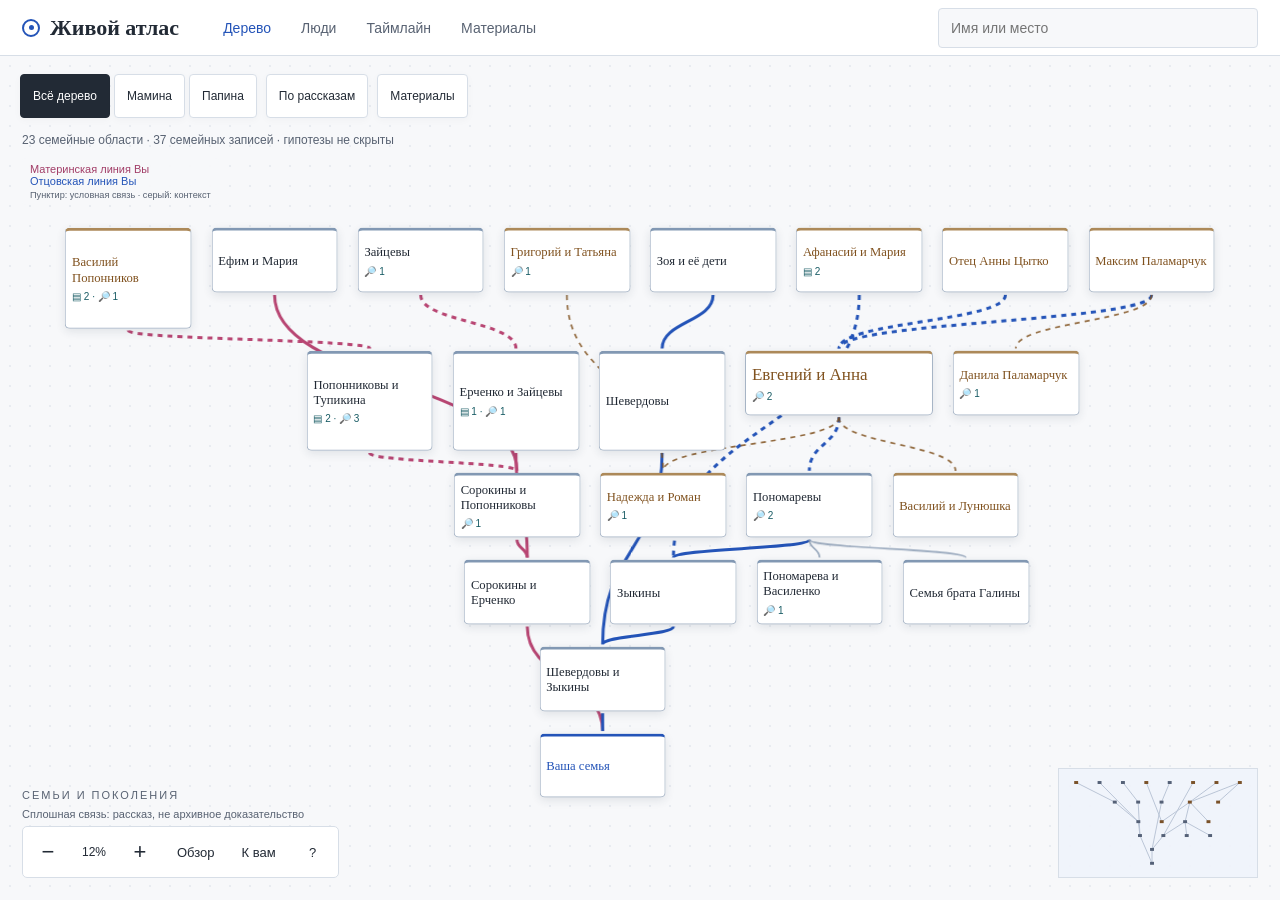
==== index.html @ 57015d60 "Add structured dossiers, source badges, resize controls and birth timeline" ====
<!doctype html>
<html lang="ru"><head><meta charset="utf-8"><meta name="viewport" content="width=device-width,initial-scale=1"><meta name="referrer" content="no-referrer"><meta http-equiv="Content-Security-Policy" content="default-src 'none'; script-src 'unsafe-inline'; style-src 'unsafe-inline'; img-src data:; connect-src 'none'; font-src 'none'; base-uri 'none'; form-action 'none'"><title>Живой атлас · Семьи и поколения</title><style>:root{--paper:#f7f8fa;--ink:#222a35;--muted:#586272;--line:#d7dee7;--focus:#2454b8;--petrol:#185b64;--ochre:#80521f;font-family:'Avenir Next','Segoe UI',Arial,sans-serif;color:var(--ink);background:var(--paper)}*{box-sizing:border-box}html,body{margin:0;height:100%;overflow:hidden}button,input{font:inherit}button{cursor:pointer;color:inherit;background:white;border:1px solid var(--line);border-radius:4px;min-height:44px;padding:8px 14px}button:hover{background:#eef2f8;border-color:#aab7c9}button:focus-visible,input:focus-visible{outline:3px solid var(--focus);outline-offset:2px}button[aria-pressed=true]{background:var(--ink);color:white;border-color:var(--ink)}[hidden]{display:none!important}.masthead{height:56px;display:flex;align-items:center;padding:0 22px;gap:30px;border-bottom:1px solid var(--line);background:white;position:relative;z-index:20}.brand{font:600 22px Georgia,serif;border:0;padding:0;display:flex;align-items:center;gap:10px;white-space:nowrap}.brand i{display:block;width:18px;height:18px;border:2px solid var(--focus);border-radius:50%;position:relative}.brand i:after{content:'';position:absolute;width:5px;height:5px;background:var(--focus);border-radius:50%;left:4.5px;top:4.5px}nav{display:flex;gap:2px}nav button{border:0;background:none;color:var(--muted);font-size:14px}nav button:first-child{color:var(--focus)}.search-wrap{margin-left:auto;position:relative;width:min(320px,35vw)}input{width:100%;height:40px;border:1px solid var(--line);border-radius:4px;background:var(--paper);padding:8px 12px;font-size:14px}#results{position:absolute;top:46px;right:0;width:420px;max-height:65vh;overflow:auto;background:white;border:1px solid var(--line);box-shadow:0 8px 25px #222a3520;padding:6px}#results button{display:block;width:100%;text-align:left;border:0;border-bottom:1px solid var(--line);border-radius:0}#results small{display:block;color:var(--muted);margin-top:5px}#workspace{position:relative;height:calc(100% - 56px);overflow:hidden}#map{position:absolute;inset:0;overflow:hidden;touch-action:none;background:radial-gradient(circle,#d7dee780 .7px,transparent .9px);background-size:20px 20px;outline-offset:-3px;transition:right .0s}#workspace.has-drawer #map{right:var(--drawer-width,450px)}#world{position:absolute;transform-origin:0 0;left:0;top:0;width:1px;height:1px;will-change:transform}#connections{position:absolute;overflow:visible;width:1px;height:1px}.family-path{fill:none;stroke:#adb9c9;stroke-width:2;vector-effect:non-scaling-stroke}.family-path.conditional{stroke:var(--ochre);stroke-dasharray:5 6;opacity:.7}.person-path{fill:none;stroke:#92a3b8;stroke-width:1.5;vector-effect:non-scaling-stroke}.person-path.conditional{stroke:var(--ochre);stroke-dasharray:5 5}.person-path.selected{stroke:var(--focus);stroke-width:2.5}.continuation{fill:none;stroke:#aab8c9;stroke-width:1;stroke-dasharray:2 6;vector-effect:non-scaling-stroke}.territory{position:absolute;border-top:1px solid #cbd5e1}.territory.hypothesis{border-color:#b49771}.family-heading{position:absolute;top:-48px;left:0;border:0;background:transparent;font-size:16px;color:var(--muted);padding:0;text-align:left}.person{position:absolute;width:240px;min-height:150px;background:white;border:1px solid #bbc7d6;border-radius:4px;padding:13px 15px;text-align:left;display:flex;flex-direction:column;justify-content:flex-start;gap:7px;box-shadow:0 2px 2px #222a3503;overflow-wrap:normal;word-break:normal}.person strong{font:21px/1.22 Georgia,'Times New Roman',serif;font-weight:400;display:block}.person .dates{font-size:13px}.person .place{font-size:12px;color:var(--muted);line-height:1.35}.person .marks{font-size:11px;line-height:1.3;margin-top:auto}.person.selected{border:2px solid var(--focus);background:#f4f7ff}.person .historical,.historical{color:var(--petrol)}.possible{color:var(--ochre)}.peer-note{position:absolute;font-size:12px;color:var(--muted);width:240px}.overview #territories{visibility:hidden}.overview .person-path,.overview .continuation{visibility:hidden}.detail .family-path{visibility:hidden}#labels{position:absolute;inset:0;pointer-events:none}.overview-label{position:absolute;transform:translate(-50%,-50%);pointer-events:auto;text-align:left;background:#ffffff;border:1px solid #a5b3c5;border-top:3px solid #8298b3;border-radius:8px;padding:7px 8px;width:180px;min-height:54px;box-shadow:0 3px 10px #22334c1c}.overview-label strong{font:17px/1.15 Georgia,serif;display:block}.overview-label small{display:block;font-size:10px;color:var(--muted);margin-top:4px}.overview-label.hypothesis{border-top-color:#ac8959}.overview-label.hypothesis strong{color:var(--ochre)}.overview-label.home{border-top-color:var(--focus);color:var(--focus)}.detail #labels{display:none}.branchbar{position:absolute;left:20px;top:18px;display:flex;gap:4px;z-index:4;max-width:calc(100% - 32px)}.branchbar button{font-size:12px;padding:8px 12px;box-shadow:0 2px 8px #222a3508}.branchbar .provenance{margin-left:5px}#context-label{position:absolute;left:22px;top:77px;font-size:12px;color:var(--muted);pointer-events:none}.map-note{position:absolute;left:22px;bottom:80px;text-transform:uppercase;letter-spacing:2px;font-size:11px;pointer-events:none;color:var(--muted)}.map-note span{display:block;text-transform:none;letter-spacing:0;margin-top:7px;font-size:11px}.camera{position:absolute;bottom:22px;left:22px;display:flex;align-items:center;gap:3px;background:white;border:1px solid var(--line);border-radius:5px;padding:3px;z-index:5}.camera button{border:0;padding:8px 12px;min-width:44px;font-size:13px}.camera button:first-child,.camera button:nth-child(3){font-size:22px}.camera output{font-size:12px;font-variant-numeric:tabular-nums;min-width:42px;text-align:center}#legend{position:absolute;bottom:80px;left:22px;background:white;border:1px solid var(--line);width:min(420px,calc(100% - 44px));padding:22px;z-index:8;font-size:13px;line-height:1.6}#minimap{position:absolute;right:22px;bottom:22px;width:200px;height:110px;background:#ffffffde;border:1px solid var(--line);z-index:3}#workspace.has-drawer #minimap{right:calc(var(--drawer-width,450px) + 22px)}#drawer{position:absolute;right:0;top:0;bottom:0;width:var(--drawer-width,450px);background:white;border-left:1px solid var(--line);z-index:10;overflow:auto;overscroll-behavior:contain}.drawer-top{position:sticky;top:0;display:flex;align-items:center;gap:4px;background:white;border-bottom:1px solid var(--line);padding:8px 14px;z-index:2}.drawer-top span{font-size:11px;text-transform:uppercase;letter-spacing:1px;color:var(--muted);margin-right:auto}.drawer-top button{border:0;font-size:13px}.drawer-top button:last-child{font-size:25px;width:44px;padding:0}#dossier{padding:25px 28px 60px}#dossier h1{font:32px/1.14 Georgia,serif;font-weight:400;overflow-wrap:normal;margin:0 0 13px}#dossier .role{font-size:12px;text-transform:uppercase;letter-spacing:1px;color:var(--focus);margin-bottom:15px}#dossier .lifedates{font-size:17px;margin:12px 0 20px}#dossier p{font-size:14px;line-height:1.65;margin:9px 0}#dossier h2{font-size:12px;letter-spacing:1.3px;text-transform:uppercase;margin:29px 0 12px;color:var(--muted)}#dossier h3{font:21px/1.25 Georgia,serif;font-weight:400;margin:10px 0}#dossier section{border-top:1px solid var(--line);padding-top:1px;margin-top:20px}#dossier button{font-size:13px}#dossier .relation{display:block;text-align:left;width:100%;border:0;border-bottom:1px solid var(--line);padding:11px 0;border-radius:0}#dossier small{font-size:11px;line-height:1.5;color:var(--muted);display:block}#dossier .toolbar{display:flex;flex-wrap:wrap;gap:5px}.source{padding:12px 0;border-bottom:1px solid var(--line)}.source strong{font-size:14px;line-height:1.4}.source pre{white-space:pre-wrap;overflow-wrap:anywhere;font:12px/1.6 'Avenir Next','Segoe UI',sans-serif;max-height:240px;overflow:auto}.source-url{display:block;color:var(--petrol);font-size:11px;line-height:1.6;overflow-wrap:anywhere;margin:8px 0}.comparison{margin:15px 0;border:1px solid #c7b397;padding:15px;background:#fcfaf6}.comparison p{font-size:13px!important}.compare-columns{display:grid;grid-template-columns:1fr 1fr;gap:13px}.compare-columns>div+div{border-left:1px solid #d7c9b6;padding-left:13px}.compare-columns h3{font-size:17px!important}.document-thumb{display:block;width:100%;height:auto;margin:10px 0}.testimony-highlight .person:not(.has-testimony),.historical-highlight .person:not(.has-historical){opacity:.35}.testimony-highlight .overview-label:not(.has-testimony),.historical-highlight .overview-label:not(.has-historical){opacity:.35}dialog{width:min(1100px,96vw);max-height:95vh;border:1px solid var(--line);padding:0;color:var(--ink)}dialog::backdrop{background:#222a3580}dialog header{position:sticky;top:0;display:flex;align-items:center;justify-content:space-between;background:white;padding:10px 20px;border-bottom:1px solid var(--line)}#doc-content{padding:20px}#doc-content img{width:100%;height:auto}#doc-content p{line-height:1.6;font-size:13px}#doc-content a{color:var(--petrol);overflow-wrap:anywhere}@media(max-width:760px){.masthead{padding:0 12px;gap:8px}.brand{font-size:18px}.brand i{display:none}nav{display:none}.search-wrap{width:49%;max-width:none}#results{width:min(370px,calc(100vw - 24px))}.branchbar{top:10px;left:10px;gap:3px}.branchbar button{padding:7px 10px;font-size:11px}.branchbar .provenance{display:none}#context-label{left:13px;top:65px;max-width:90%;font-size:11px}.camera{left:10px;bottom:12px;gap:0;padding:2px}.camera button{padding:5px 8px;font-size:12px}.camera output{min-width:37px}.map-note{left:13px;bottom:76px;font-size:10px;letter-spacing:1px}.map-note span{display:none}#minimap{display:none}#drawer{width:100%;height:var(--drawer-height,55%);top:auto;bottom:0;border-left:0;border-top:1px solid var(--line);border-radius:12px 12px 0 0;box-shadow:0 -5px 25px #222a3515}#workspace.has-drawer #map{right:0;bottom:var(--drawer-height,55%)}#workspace.has-drawer .camera{bottom:calc(var(--drawer-height,55%) + 10px)}#workspace.has-drawer .map-note{display:none}#dossier{padding:18px 22px 45px}#dossier h1{font-size:28px}.drawer-top{padding:3px 12px}#legend{left:10px;bottom:72px}.overview-label{width:145px}.overview-label strong{font-size:14px}}.mother{color:#95506a}.father{color:#2454b8}.person-path.mother{stroke:#a85d79}.person-path.father{stroke:#2454b8}.person-path.parent{stroke:#526c87}.person-path{stroke-width:2.3}.person-path.incoming{stroke-width:4}.person-path.outgoing{stroke-width:4}.person-path.edge-active{stroke-width:5}.person.edge-endpoint:not(.selected){background:#edf2f7;border-color:#8e9fb5}.person.edge-endpoint{outline:0;box-shadow:none}.person.selected{outline:0}.person-select:focus-visible{outline:0}.person:has(.person-select:focus-visible){border:2px solid var(--focus)}.person.record-context{outline:0;border:2px dashed var(--ochre)}.edge-hit{fill:none;stroke:transparent;stroke-width:16;vector-effect:non-scaling-stroke;pointer-events:stroke;cursor:pointer}.overview .edge-hit{display:none}.family-path{stroke:#8b9db4;opacity:.85;stroke-width:1.5}.family-path.conditional{opacity:.85}#relationship-status{position:absolute;bottom:93px;left:22px;max-width:calc(100% - 44px);padding:9px 14px;background:#fff;border:1px solid #9eafc8;font-size:12px;line-height:1.5;z-index:4}.overview-label strong{font-size:16px}.territory{border-top:0}.family-heading{left:calc(50% - 252px)}.detail .continuation{stroke:#879fbc;stroke-width:1.5}.person.selected .marks:after{content:' · один ID во всех семьях';color:var(--focus)}@media(max-width:760px){#relationship-status{left:10px;bottom:80px;font-size:11px;max-width:calc(100% - 20px)}.overview-label strong{font-size:14px}}
.mobile-menu,.mobile-only{display:none}#world{--unit:1}.family-path{stroke-width:calc(var(--unit)*1.7px)}.family-path.conditional{stroke-dasharray:calc(var(--unit)*5px) calc(var(--unit)*5px)}.person-path{stroke-width:calc(var(--unit)*2.3px)}.person-path.conditional{stroke:#80521f;stroke-dasharray:calc(var(--unit)*6px) calc(var(--unit)*5px)}.person-path.incoming,.person-path.outgoing{stroke-width:calc(var(--unit)*4px)}.person-path.edge-active{stroke-width:calc(var(--unit)*5px)}.edge-hit{stroke-width:calc(var(--unit)*16px)}.edge-hit:focus-visible{outline:none}.continuation{stroke-width:calc(var(--unit)*1.2px);stroke-dasharray:calc(var(--unit)*2px) calc(var(--unit)*6px)}.overview-label{z-index:1}.family-heading{top:0}.detail .continuation{stroke-width:calc(var(--unit)*1.4px)}@media(max-width:760px){.mobile-menu{display:block;order:3;min-width:44px;padding:4px}.mobile-only{display:block}.search-wrap{width:auto;flex:1;min-width:0}.brand{flex-shrink:0}nav.mobile-open{display:flex;position:absolute;right:12px;top:52px;flex-direction:column;width:230px;background:white;border:1px solid var(--line);padding:8px;box-shadow:0 8px 20px #222a3520}nav.mobile-open button{text-align:left;min-height:44px}.family-heading{font-size:16px}.branchbar .provenance{display:none}}
.family-names{display:none}.family-level .family-names{display:block;margin-top:10px;font:16px/1.3 Georgia,serif}.family-level .family-names>span{display:block;margin:8px 0}.family-level .overview-label>small{display:none}
.person.record-context{outline:0;border:2px dashed var(--ochre)}
.person-path.outgoing{opacity:1}.person-path.edge-active{opacity:1}@media(max-width:760px){input{height:44px}}
@media(prefers-reduced-motion:reduce){*{scroll-behavior:auto!important}}

/* Orderly inspectors use the existing editorial type, not a second graph design. */
#dossier .profile-header .role{font-size:11px;line-height:1.5;letter-spacing:.7px;margin:0 0 10px;color:var(--muted)}
.profile-header{position:relative}.profile-header .reference-id{margin:8px 0 12px}
#dossier .profile-nav{display:flex;flex-wrap:wrap;gap:3px;position:sticky;top:61px;z-index:3;margin:0 -8px;padding:7px 8px;background:white;border-bottom:1px solid var(--line)}
#dossier .profile-nav button{min-height:36px;padding:6px 9px;font-size:11px;color:var(--muted);border:1px solid transparent}
#dossier .profile-nav button[aria-current=location]{color:var(--focus);background:#eef3fc;border-color:#c6d5ed}
#dossier [data-profile-section]{margin-top:20px;padding-top:0;outline-offset:4px}
#dossier [data-profile-section]>h2{margin:22px 0 13px;letter-spacing:.7px}
.key-facts{margin:0}.key-facts>div{display:grid;grid-template-columns:90px minmax(0,1fr);gap:10px;margin:12px 0;font-size:14px;line-height:1.5}.key-facts dt{color:var(--muted);font-size:12px;padding-top:2px}.key-facts dd{margin:0}
#dossier .section-provenance{font-size:11px;color:var(--muted)}
.life-facts{padding-left:19px;font-size:14px;line-height:1.65}.life-facts li{padding:0 0 9px 3px}
#dossier .qualification{font-size:12px;color:var(--muted)}
#dossier details{margin:10px 0;font-size:13px;line-height:1.5}#dossier summary{cursor:pointer;min-height:36px;padding:7px 0;color:var(--petrol)}
#dossier .reference-id{font-size:10px;letter-spacing:0;text-transform:none;color:var(--muted);font-weight:400}
#dossier span.reference-id{display:inline;font-size:10px}
#dossier .material-link{display:block;width:100%;text-align:left;border:1px solid var(--line);padding:11px 12px;margin:8px 0;line-height:1.5;min-height:44px}
.source strong{display:block;margin:4px 0}.source-scope{margin:5px 0}.original-text{white-space:pre-wrap;overflow-wrap:anywhere}#dossier .source-url{font-size:11px}.source pre{max-height:none}
@media(max-width:760px){#dossier .profile-nav{top:51px}#dossier .profile-nav button{min-height:44px}.key-facts>div{grid-template-columns:76px minmax(0,1fr);gap:8px}}

/* Source marks occupy a separate top-right row, never the name's text column. */
.sr-only{position:absolute!important;width:1px;height:1px;padding:0;margin:-1px;overflow:hidden;clip-path:inset(50%);white-space:nowrap;border:0}
.person{padding:0;display:block}
.person-select{position:relative;display:flex;flex-direction:column;gap:5px;width:100%;height:100%;text-align:left;padding:42px 13px 10px;border:0;background:transparent;border-radius:3px}
.person-select:hover{background:#f0f4fa}.person.selected .person-select:hover{background:#eef3ff}
.person strong{font-size:20px;line-height:1.19}.person .dates{font-size:12px}.person .place{font-size:11px;line-height:1.3}
.status-strip{display:flex;justify-content:flex-end;gap:2px;align-items:center}
.person>.status-strip{position:absolute;top:6px;right:7px;z-index:3}
.status-badge{display:inline-flex;align-items:center;justify-content:center;min-width:28px;min-height:28px;width:28px;height:28px;padding:0;border:1px solid #d7dee7;border-radius:4px;background:#f7f8fa;font:17px/1 'Avenir Next','Segoe UI Symbol',sans-serif;color:var(--muted)}
.status-badge.hypothesis,.status-badge.possible{color:var(--ochre);background:#fbf8f1}.status-badge.archive,.status-badge.scan{color:var(--petrol);background:#f0f7f7}
#dossier .profile-header{padding-top:42px}#dossier .profile-header>.status-strip{position:absolute;right:0;top:0}#dossier .status-badge{min-width:34px;min-height:34px;width:34px;height:34px;font-size:19px}
.family-findings{display:inline-block;font-size:10px;line-height:1.3;color:var(--petrol);margin-top:4px;font-family:'Avenir Next','Segoe UI',sans-serif}
.overview-label.summary-names .family-findings{position:absolute;right:8px;top:5px;margin:0;background:white;border:1px solid var(--line);border-radius:3px;padding:3px}
.overview-label.summary-names>strong{padding-right:56px}
.historical-highlight .person.has-possible-materials{opacity:1}.historical-highlight .overview-label.has-possible-materials{opacity:1}
@media(max-width:760px){#dossier .status-badge{min-width:44px;min-height:44px;width:44px;height:44px}#dossier .profile-header{padding-top:52px}}

/* Resizer stays outside the scrolling dossier and inside the viewport. */
#drawer-resizer{position:absolute;right:calc(var(--drawer-width,450px) - 8px);top:0;bottom:0;width:16px;z-index:12;cursor:col-resize;touch-action:none;user-select:none}
#drawer-resizer:after{content:'';position:absolute;left:6px;top:calc(50% - 28px);width:3px;height:56px;border-radius:3px;background:#9aaabd}
#drawer-resizer:hover:after,#drawer-resizer:focus-visible:after{background:var(--focus)}#drawer-resizer:focus-visible{outline:2px solid var(--focus);outline-offset:-3px}
.resizing-inspector{user-select:none}.resizing-inspector #drawer-resizer:after{background:var(--focus)}
#legend{max-height:calc(100% - 105px);overflow:auto}
@media(max-width:760px){#drawer-resizer{left:0;right:0;top:auto;bottom:calc(var(--drawer-height,55%) - 20px);height:20px;width:100%;cursor:row-resize}#drawer-resizer:after{left:calc(50% - 23px);top:6px;width:46px;height:4px}.drawer-top{padding-top:18px}#dossier .profile-nav{top:66px}}

/* Family containers occupy only their world footprint at every scale. */
.overview-label,.family-level .overview-label,.compact-overview .overview-label{min-width:0;min-height:0;max-width:none;padding:6px;overflow:hidden;border-radius:5px}
.overview-label strong{font-size:var(--summary-font);line-height:1.15}
.overview-label>small{display:none}
.overview-label .family-names{display:none}
.overview-label.summary-names .family-names{display:block;font:14px/1.3 'Avenir Next',sans-serif;margin-top:10px}
.overview-label.summary-mark{padding:0;border-radius:4px;border-width:1px;background:#dbe4ee;box-shadow:none}
.overview-label.summary-mark>*{display:none!important}
.overview-label.summary-mark.hypothesis{background:#e8dbc9}
.overview-label.summary-mark.home{background:#bed0f0}
.territory{border:1px solid #a5b3c5;border-radius:12px;background:#ffffffed;box-shadow:0 3px 10px #22334c14}
.territory.hypothesis{border:2px dashed #b49771}
.family-heading{left:18px;top:10px;font-size:20px;z-index:2;max-width:calc(100% - 36px)}
.person{z-index:2}
#connections{z-index:1;pointer-events:none}
#connections .edge-hit{pointer-events:stroke}
.detail .family-path{visibility:visible;opacity:.4}

#lineage-legend{position:absolute;left:22px;top:102px;z-index:3;pointer-events:none;background:#f7f8faee;font-size:11px;max-width:calc(100% - 44px);padding:5px 8px;border-radius:4px}#lineage-legend span{display:block}#lineage-legend small{display:block;color:var(--muted);margin-top:3px}.lineage-maternal{color:#a23e68}.lineage-paternal{color:#2454b8}.family-path.lineage-maternal{stroke:#b84673;opacity:1;stroke-width:calc(var(--unit)*3px)}.family-path.lineage-paternal{stroke:#2454b8;opacity:1;stroke-width:calc(var(--unit)*3px)}@media(max-width:760px){#lineage-legend{top:90px;left:12px;font-size:10px;max-width:calc(100% - 24px)}}

.family-names .member-row{display:block;margin:6px 0}.family-names .member-grid{display:flex;justify-content:space-around;gap:8px}.family-names .member-grid>[data-member]{flex:1;min-width:0;font-size:13px;line-height:1.25}.family-names .member-row>small{font:10px 'Avenir Next',sans-serif;color:var(--muted);margin-bottom:5px}.family-names .member-grid small{font-size:10px}.peer-note{z-index:2}.summary-names .family-names .member-row{margin:8px 0}

.overview-label strong{overflow-wrap:normal;word-break:normal;hyphens:none;font-size:var(--summary-font);line-height:1.2}.overview-label.summary-names strong{font-size:17px;line-height:1.2}

/* Self-contained Explore page. All rules are scoped to the owned mount.
   Host may set --timeline-header-height to its actual masthead height. */
#timeline-page {
  --tl-ink:#24323a; --tl-muted:#58656c; --tl-border:#d6dedf;
  --tl-accent:#185b64; --tl-warm:#80521f; --tl-paper:#f7f8fa;
  position:relative; isolation:isolate; display:flex; flex-direction:column;
  width:100%; height:calc(100% - var(--timeline-header-height,56px)); min-height:0;
  overflow:hidden; color:var(--tl-ink); background:var(--tl-paper);
  font:14px/1.5 'Avenir Next','Segoe UI',Arial,sans-serif;
}
#timeline-page[hidden] { display:none !important }
#timeline-page *,#timeline-page *::before,#timeline-page *::after { box-sizing:border-box }
#timeline-page button,#timeline-page input,#timeline-page summary { font:inherit }
#timeline-page button,#timeline-page input,#timeline-page summary { min-height:44px }
#timeline-page button { color:inherit; border:1px solid var(--tl-border); border-radius:5px; background:white; padding:9px 13px; cursor:pointer }
#timeline-page button:hover { border-color:#8ba4a7; background:#edf3f4 }
#timeline-page button:focus-visible,#timeline-page input:focus-visible,#timeline-page summary:focus-visible,
#timeline-page [tabindex]:focus-visible { outline:3px solid #2454b8; outline-offset:3px }
#timeline-page h1:focus:not(:focus-visible),#timeline-page section[tabindex]:focus:not(:focus-visible) { outline:none }
#timeline-page .tl-header { flex:none; padding:20px clamp(18px,3.5vw,52px) 16px; background:white; border-bottom:1px solid var(--tl-border) }
#timeline-page .tl-heading-row { display:flex; align-items:flex-end; gap:24px; justify-content:space-between; max-width:1320px; margin:auto }
#timeline-page .tl-topline { display:flex; align-items:center; gap:18px }
#timeline-page .tl-topline button { font-size:13px; padding:8px 14px }
#timeline-page .tl-topline p { margin:0; color:var(--tl-accent); font-size:11px; letter-spacing:1.4px; text-transform:uppercase }
#timeline-page h1 { margin:14px 0 8px; font:normal 36px/1.15 Georgia,'Times New Roman',serif; letter-spacing:-.5px }
#timeline-page .tl-intro { color:var(--tl-muted); margin:0; font-size:13px }
#timeline-page #tl-result-count { font-size:13px; color:var(--tl-muted); margin:0 0 3px; text-align:right; flex-shrink:0 }
#timeline-page .tl-legend { display:flex; flex-wrap:wrap; align-items:center; gap:10px 23px; margin:16px auto 0; max-width:1320px; color:var(--tl-muted); font-size:11px }
#timeline-page .tl-legend>span { display:inline-flex; align-items:center; gap:8px }
#timeline-page .tl-legend>span::before { content:''; width:9px; height:9px; border:2px solid var(--tl-accent); border-radius:50%; background:var(--tl-accent) }
#timeline-page .tl-legend .tl-key-approximate::before { background:white; border-style:dashed; border-color:var(--tl-warm) }
#timeline-page .tl-legend .tl-key-range::before { width:21px; height:8px; border-radius:2px; border-color:var(--tl-warm); background:#f8efdf }
#timeline-page .tl-body { flex:1; min-height:0; display:grid; grid-template-columns:154px minmax(0,1fr); width:100%; max-width:1416px; margin:auto; padding:0 clamp(18px,3.5vw,52px); gap:30px }
#timeline-page .tl-index { display:flex; flex-direction:column; gap:4px; overflow:auto; padding:24px 4px 30px 0; min-width:0; align-items:stretch }
#timeline-page .tl-index p { font-size:10px; text-transform:uppercase; letter-spacing:1px; color:var(--tl-muted); margin:0 0 8px 12px }
#timeline-page .tl-index button { width:100%; display:flex; align-items:center; justify-content:space-between; gap:8px; border-color:transparent; background:none; text-align:left; font-size:14px; padding:9px 12px }
#timeline-page .tl-index button small { font-size:11px; color:var(--tl-muted); font-variant-numeric:tabular-nums }
#timeline-page .tl-index button:hover { background:#e7eff0 }
#timeline-page .tl-index .tl-unknown-jump { border-top-color:var(--tl-border); border-radius:0; margin-top:8px }
#timeline-page .tl-scroll { min-height:0; min-width:0; overflow:auto; overscroll-behavior:contain; padding:22px 12px 70px 5px; scrollbar-gutter:stable }
#timeline-page .tl-axis-note { margin:0 0 27px; max-width:850px; font-size:11px; color:var(--tl-muted); line-height:1.65 }
#timeline-page .tl-decade { margin:0 0 36px; outline-offset:5px }
#timeline-page .tl-decade>h2 { font:normal 28px/1.2 Georgia,serif; display:flex; align-items:baseline; gap:18px; margin:0 0 22px; border-bottom:1px solid var(--tl-border); padding-bottom:12px }
#timeline-page .tl-decade>h2>span { font:11px/1.5 'Avenir Next','Segoe UI',Arial,sans-serif; color:var(--tl-muted) }
#timeline-page .tl-year-row { display:grid; grid-template-columns:78px minmax(0,1fr); gap:23px; position:relative }
#timeline-page .tl-year-row::before { content:''; position:absolute; left:85px; top:0; bottom:0; width:1px; background:#b8c9cb }
#timeline-page .tl-year-row>h3 { font:500 16px/1.35 'Avenir Next','Segoe UI',Arial,sans-serif; color:var(--tl-accent); position:relative; margin:22px 0 0; text-align:right; padding-right:5px; font-variant-numeric:tabular-nums }
#timeline-page .tl-year-row>h3::after { content:''; position:absolute; top:6px; left:86px; width:7px; height:7px; border:2px solid var(--tl-accent); border-radius:50%; background:var(--tl-paper); transform:translateX(-50%) }
#timeline-page .tl-year-row>h3>small { display:block; margin:7px -3px 0 0; font-size:9px; font-weight:400; color:var(--tl-muted); line-height:1.4 }
#timeline-page .tl-stack { min-width:0; display:flex; flex-direction:column; gap:10px; padding:0 0 20px }
#timeline-page .tl-event { min-width:0; border:1px solid var(--tl-border); border-radius:6px; background:white; padding:17px 19px 0; box-shadow:0 2px 3px #23343c04 }
#timeline-page .tl-event-main { display:grid; grid-template-columns:minmax(0,1fr) minmax(150px,27%); gap:20px; align-items:start }
#timeline-page .tl-identity { min-width:0 }
#timeline-page .tl-identity-kind { display:block; font-size:10px; color:var(--tl-muted); letter-spacing:.25px }
#timeline-page .tl-person { display:block; width:100%; text-align:left; padding:6px 0; margin:0; border:0; background:none; font:normal 21px/1.25 Georgia,serif; border-radius:2px; overflow-wrap:break-word; hyphens:none }
#timeline-page .tl-person:hover { background:none; color:var(--tl-accent); text-decoration:underline; text-underline-offset:4px }
#timeline-page .tl-role { margin:3px 0 10px; font-size:12px; color:var(--tl-muted) }
#timeline-page .tl-birth { padding-top:1px; min-width:0 }
#timeline-page .tl-date-kind { display:flex; align-items:center; gap:6px; font-size:10px; color:var(--tl-accent); margin:0 0 6px }
#timeline-page .tl-date-kind::before { content:''; width:7px; height:7px; border-radius:50%; background:var(--tl-accent); border:1.5px solid var(--tl-accent); flex:none }
#timeline-page .tl-birth-raw { display:block; font-size:14px; line-height:1.6; font-variant-numeric:tabular-nums }
#timeline-page [data-tl-certainty=approximate] .tl-date-kind,#timeline-page [data-tl-certainty=range] .tl-date-kind,#timeline-page [data-tl-certainty=decade] .tl-date-kind { color:var(--tl-warm) }
#timeline-page [data-tl-certainty=approximate] .tl-date-kind::before { border:1.5px dashed var(--tl-warm); background:white; width:9px; height:9px }
#timeline-page [data-tl-certainty=range] .tl-date-kind::before,#timeline-page [data-tl-certainty=decade] .tl-date-kind::before { border:1px solid var(--tl-warm); border-radius:1px; background:#f8efdf; width:17px }
#timeline-page [data-tl-certainty=unknown] .tl-date-kind { color:var(--tl-muted) }
#timeline-page [data-tl-certainty=unknown] .tl-date-kind::before { background:transparent; border-color:#99a6aa }
#timeline-page .tl-place { margin:4px 0 13px; font-size:12px; line-height:1.6; overflow-wrap:break-word }
#timeline-page .tl-place>span { display:block; font-size:10px; color:var(--tl-muted); margin-bottom:2px }
#timeline-page .tl-provenance { border-top:1px solid #e5eaeb; margin:0; font-size:11px }
#timeline-page summary { cursor:pointer }
#timeline-page .tl-provenance>summary { padding:12px 0; color:var(--tl-accent); min-height:44px; line-height:20px; overflow-wrap:break-word }
#timeline-page .tl-provenance>summary>span { float:right; color:var(--tl-muted); margin-left:12px }
#timeline-page .tl-source-content { padding:0 0 13px; color:var(--tl-muted) }
#timeline-page .tl-source-content p { margin:2px 0 10px }
#timeline-page .tl-source-content ul { list-style:none; padding:0; margin:0 }
#timeline-page .tl-source-content li { margin:10px 0; overflow-wrap:anywhere }
#timeline-page .tl-source-content strong { font-weight:500; color:var(--tl-ink) }
#timeline-page .tl-source-content small { display:block; margin-top:3px; font-size:10px }
#timeline-page .tl-source-missing { font-size:11px; color:var(--tl-muted); margin:10px 0 13px }
#timeline-page .tl-candidate-note { color:var(--tl-warm); font-size:11px; margin:0 0 13px; line-height:1.6 }
#timeline-page [data-tl-kind=record] .tl-identity-kind { color:var(--tl-warm) }
#timeline-page .tl-unknown { margin-top:40px; padding-top:24px; border-top:1px solid var(--tl-border) }
#timeline-page.tl-only-unknown .tl-axis-note { display:none }
#timeline-page.tl-only-unknown .tl-unknown { margin-top:0; padding-top:0; border-top:0 }
#timeline-page .tl-unknown>h2 { font:normal 27px/1.25 Georgia,serif; margin:0 0 12px }
#timeline-page .tl-unknown>h2>span { font:13px 'Avenir Next','Segoe UI',Arial,sans-serif; color:var(--tl-muted); margin-left:9px }
#timeline-page .tl-unknown>p { font-size:12px; line-height:1.65; color:var(--tl-muted); max-width:670px; margin:0 0 12px }
#timeline-page #tl-unknown-list>summary { font-size:13px; color:var(--tl-accent); padding:11px 0 }
#timeline-page .tl-unknown-stack { display:flex; flex-direction:column; gap:12px; padding-top:14px }
@media(max-width:1000px) {
  #timeline-page .tl-event-main { grid-template-columns:minmax(0,1fr) minmax(140px,31%); gap:14px }
  #timeline-page .tl-body { grid-template-columns:122px minmax(0,1fr); gap:16px }
}
@media(max-width:760px) {
  #timeline-page .tl-header { padding:12px 16px }
  #timeline-page .tl-heading-row { display:block }
  #timeline-page .tl-topline { gap:12px }
  #timeline-page .tl-topline p { font-size:9px; letter-spacing:1px }
  #timeline-page .tl-topline button { font-size:12px; padding:8px 11px }
  #timeline-page h1 { font-size:29px; margin:10px 0 7px }
  #timeline-page .tl-intro { font-size:11px; max-width:370px }
  #timeline-page #tl-result-count { text-align:left; font-size:11px; margin-top:9px }
  #timeline-page .tl-legend { margin-top:10px; gap:6px 13px; font-size:9px }
  #timeline-page .tl-body { display:flex; flex-direction:column; gap:0; padding:0; min-height:0 }
  #timeline-page .tl-index { flex:none; display:flex; flex-direction:row; align-items:center; gap:4px; width:100%; padding:8px 14px; overflow-x:auto; border-bottom:1px solid var(--tl-border); scrollbar-width:thin; background:#f1f5f5 }
  #timeline-page .tl-index p { display:none }
  #timeline-page .tl-index button { flex:none; width:auto; gap:8px; padding:8px 10px; font-size:12px; white-space:nowrap }
  #timeline-page .tl-index .tl-unknown-jump { margin:0 0 0 4px; border-top:0; border-left:1px solid var(--tl-border) }
  #timeline-page .tl-scroll { flex:1; width:100%; padding:16px 16px 45px; scrollbar-gutter:auto }
  #timeline-page .tl-axis-note { font-size:10px; margin-bottom:21px; line-height:1.6 }
  #timeline-page .tl-decade { margin-bottom:27px }
  #timeline-page .tl-decade>h2 { font-size:24px; gap:12px; padding-bottom:10px; margin-bottom:16px }
  #timeline-page .tl-decade>h2>span { font-size:10px }
  #timeline-page .tl-year-row { display:block; padding-left:16px }
  #timeline-page .tl-year-row::before { left:2px }
  #timeline-page .tl-year-row>h3 { margin:0; padding:0 0 10px; text-align:left; font-size:14px }
  #timeline-page .tl-year-row>h3::after { left:-14px; top:5px }
  #timeline-page .tl-year-row>h3>small { display:inline; margin-left:9px; font-size:9px }
  #timeline-page .tl-stack { gap:9px; padding-bottom:18px }
  #timeline-page .tl-event { padding:13px 13px 0 }
  #timeline-page .tl-event-main { display:block }
  #timeline-page .tl-person { font-size:21px; line-height:1.25 }
  #timeline-page .tl-role { font-size:11px; margin:1px 0 8px }
  #timeline-page .tl-birth { border-top:1px solid #edf0f0; padding-top:9px; margin:5px 0 12px }
  #timeline-page .tl-date-kind { font-size:10px; margin-bottom:3px }
  #timeline-page .tl-birth-raw { font-size:13px; line-height:1.5 }
  #timeline-page .tl-place { font-size:11px; margin-bottom:10px }
  #timeline-page .tl-provenance>summary { font-size:10px; min-height:44px }
  #timeline-page .tl-provenance>summary>span { margin-left:5px }
  #timeline-page .tl-unknown>h2 { font-size:24px }
}
#timeline-page .tl-filters { display:flex; flex:none; justify-content:space-between; align-items:center; gap:20px; width:100%; max-width:1416px; margin:auto; padding:14px clamp(18px,3.5vw,52px); border-bottom:1px solid var(--tl-border) }
#timeline-page .tl-branch-filter { display:flex; flex-wrap:wrap; gap:4px }
#timeline-page .tl-branch-filter button { font-size:12px; min-width:68px }
#timeline-page .tl-branch-filter button[aria-pressed=true] { background:var(--tl-accent); color:white; border-color:var(--tl-accent) }
#timeline-page .tl-search-label { display:flex; align-items:center; gap:12px; font-size:11px; color:var(--tl-muted) }
#timeline-page .tl-search-label input { width:260px; max-width:100%; height:44px; border:1px solid var(--tl-border); border-radius:5px; background:white; color:var(--tl-ink); padding:10px 12px; font-size:13px }
#timeline-page .tl-records-row { display:flex; flex:none; align-items:center; gap:20px; width:100%; max-width:1416px; margin:0 auto; padding:0 clamp(18px,3.5vw,52px) 4px }
#timeline-page .tl-records-label { display:flex; align-items:center; gap:9px; min-height:44px; min-width:44px; cursor:pointer; font-size:12px; white-space:nowrap }
#timeline-page .tl-records-label input { flex:none; width:18px; height:44px; min-height:44px; padding:0; margin:0; accent-color:var(--tl-accent); cursor:pointer }
#timeline-page .tl-records-label:has(input:focus-visible) { outline:3px solid #2454b8; outline-offset:3px }
#timeline-page .tl-records-row>p { color:var(--tl-muted); font-size:10px; line-height:1.5; margin:0; max-width:680px }
#timeline-page #tl-empty { padding:30px 0 10px }
#timeline-page #tl-empty h2 { font:normal 27px Georgia,serif; margin:0 0 10px }
#timeline-page #tl-empty p { color:var(--tl-muted); font-size:13px }
@media(max-width:760px) {
  #timeline-page .tl-filters { padding:10px 16px; flex-direction:column; align-items:stretch; gap:8px }
  #timeline-page .tl-records-row { display:block; padding:0 16px 8px }
  #timeline-page .tl-records-label { font-size:11px }
  #timeline-page .tl-records-row>p { font-size:9px; line-height:1.5; margin-top:-1px }
  #timeline-page .tl-branch-filter { flex-wrap:nowrap; gap:4px }
  #timeline-page .tl-branch-filter button { flex:1; padding:8px 10px; font-size:11px; min-width:0 }
  #timeline-page .tl-search-label { display:block }
  #timeline-page .tl-search-label>span { display:none }
  #timeline-page .tl-search-label input { width:100%; font-size:14px }
}
@media(max-height:600px) {
  /* Landscape / enlarged text: scroll the owned page, not a 20px-high inner list. */
  #timeline-page { display:block; overflow-y:auto; overflow-x:hidden }
  #timeline-page .tl-body { min-height:320px; align-items:start }
  #timeline-page .tl-scroll { overflow:visible; height:auto; min-height:250px }
  #timeline-page>#drawer { position:fixed; top:var(--timeline-header-height,56px); bottom:0; height:calc(100% - var(--timeline-header-height,56px)) }
}
@media(prefers-reduced-motion:reduce) {
  #timeline-page * { scroll-behavior:auto !important; animation:none !important; transition:none !important }
}
</style></head><body>
<header class="masthead"><button class="brand" data-action="all" aria-label="Живой атлас, всё дерево"><i></i>Живой атлас</button><nav aria-label="Разделы"><button data-action="all">Дерево</button><button data-action="people">Люди</button><button data-action="materials">Материалы</button><button class="mobile-only" data-action="testimony">По рассказам</button><button class="mobile-only" data-action="historical">Исторические записи</button></nav><button class="mobile-menu" data-action="menu" aria-label="Разделы и основания" aria-expanded="false">☰</button><div class="search-wrap"><input id="search" type="search" aria-label="Найти имя или место" placeholder="Имя или место" autocomplete="off"><div id="results" hidden aria-label="Результаты поиска"></div></div></header>
<main id="workspace"><section id="map" tabindex="0" aria-label="Карта родства, перетаскивание и масштабирование"><div id="world"><svg id="connections" aria-label="Связи поколений"></svg><div id="territories"></div></div><div id="labels"></div><div id="relationship-status" aria-live="polite" hidden></div></section>
<div class="branchbar" aria-label="Ветви"><button data-action="all" aria-pressed="true">Всё дерево</button><button data-branch="maternal">Мамина</button><button data-branch="paternal">Папина</button><button class="provenance" data-action="testimony" aria-pressed="false">По рассказам</button><button class="provenance" data-action="historical" aria-pressed="false">Материалы</button></div>
<div id="lineage-legend" aria-live="polite"></div><div id="context-label" aria-live="polite"></div><div class="map-note">Семьи и поколения <span>Сплошная связь: рассказ, не архивное доказательство</span></div>
<div class="camera"><button data-action="minus" aria-label="Уменьшить">−</button><output id="zoom">100%</output><button data-action="plus" aria-label="Увеличить">+</button><button data-action="fit">Обзор</button><button data-action="home">К вам</button><button data-action="legend" aria-label="Как читать карту">?</button></div>
<div id="legend" hidden><b>Как читать карту</b><p>Сплошная линия: связь по рассказам, не архивное доказательство. Охристый пунктир: гипотеза или связь из контекста. На близком масштабе линии родительства берутся из реестра и отдельно помеченного уточнения пользователя о составе семей. Неопределённая роль родителя не угадывается по фамилии.</p><p>Одни и те же люди встречаются в нескольких семейных областях. Это один идентификатор, не новые родственники. Национальность и материалы найденной записи не переносятся на семью.</p><p><b>Значки записи</b>: ? родственная гипотеза; 🗣 свидетельство вашей семьи; ¶ семейная публикация другого исследователя; ▤ исторический источник или индекс этой записи; ▧ цифровая копия документа, не фотография; 🔎 возможное совпадение с отдельной записью; ♂ / ♀ только явно названная роль или пол в источнике. Значок открывает соответствующий раздел досье. Материалы кандидата не становятся документами родственника. Числа у семьи считают записи её участников, не независимые доказательства.</p><p>Колесо и +/−: масштаб. Перетаскивание: перемещение. Два пальца: масштаб. Стрелки: сдвиг. 0: обзор. Home: к вам. Esc: закрыть досье.</p></div>
<svg id="minimap" viewBox="0 0 200 110" role="img" aria-label="Миникарта всего графа"></svg>
<div id="drawer-resizer" hidden role="separator" aria-controls="drawer" aria-orientation="vertical" aria-label="Изменить ширину досье" aria-valuemin="340" aria-valuemax="780" aria-valuenow="450" tabindex="0" title="Перетащите край; стрелки изменяют размер, Home минимум, End максимум"></div><aside id="drawer" hidden aria-label="Досье"><header class="drawer-top"><span id="drawer-kind"></span><button data-action="locate">В дереве</button><button data-action="close" aria-label="Закрыть досье">×</button></header><div id="dossier"></div></aside>
</main><dialog id="document"><header><strong id="doc-title"></strong><button data-action="close-document" aria-label="Закрыть документ">×</button></header><div id="doc-content"></div></dialog>
<script id="atlas-data" type="application/json">{"version":2,"updated_at":"2026-10-28T13:34:00.652617+00:00","default_family":"F-home","people":[{"id":"P-0001","name":"Вы","birth":"","death":"","dates":"","place":"","note":"","role":"Вы","kind":"family","living_status":"living","source_ids":["A-USER-INITIAL"],"nationality":null,"origin_story":null,"variants":"","record_matches":[]},{"id":"P-0002","name":"Сорокина Елена Владимировна","birth":"1980","death":"","dates":"1980","place":"Прокопьевск, Кемеровская область","note":"","role":"Мама","kind":"family","living_status":"unknown","source_ids":["A-USER-INITIAL"],"nationality":null,"origin_story":null,"variants":"","record_matches":[]},{"id":"P-0003","name":"Шевердов Андрей Владимирович","birth":"1979","death":"","dates":"1979","place":"Железногорск, Красноярский край","note":"","role":"Папа","kind":"family","living_status":"unknown","source_ids":["A-USER-INITIAL"],"nationality":null,"origin_story":null,"variants":"","record_matches":[]},{"id":"P-0004","name":"Ерченко Людмила Александровна","birth":"1957","death":"","dates":"1957","place":"Прокопьевск? (раннее сообщение)","note":"Уточнение прежней оценки около 1960; Ерченко вероятно девичья, но прямо не обозначена","role":"Бабушка по маме","kind":"family","living_status":"unknown","source_ids":["A-0008","A-0030"],"nationality":null,"origin_story":null,"variants":"","record_matches":[]},{"id":"P-0005","name":"Сорокин Владимир Алексеевич","birth":"1959","death":"","dates":"1959","place":"Прокопьевск? (раннее сообщение)","note":"Уточнение прежней оценки около 1960","role":"Дедушка по маме","kind":"family","living_status":"unknown","source_ids":["A-0008","A-0030"],"nationality":null,"origin_story":null,"variants":"","record_matches":[]},{"id":"P-0006","name":"Зыкина Ольга Николаевна","birth":"1960–1970-е? (общая оценка с братом и сестрой)","death":"","dates":"1960–1970-е?","place":"","note":"","role":"Бабушка по папе","kind":"family","living_status":"unknown","source_ids":["A-USER-INITIAL"],"nationality":null,"origin_story":null,"variants":"","record_matches":[]},{"id":"P-0007","name":"Шевердов Владимир Владимирович","birth":"около 1960","death":"","dates":"около 1960","place":"Ачинск или окрестности? Красноярский край","note":"Дед пользователя, НЕ Владимир Никонорович","role":"Дедушка по папе","kind":"family","living_status":"unknown","source_ids":["A-0007"],"nationality":null,"origin_story":null,"variants":"","record_matches":[]},{"id":"P-0008","name":"Ерченко Александр Федорович","birth":"1926","death":"2015","dates":"1926–2015","place":"Черниговская область, Остерский район, село Сорокошицы","note":"Новое уточнение семьи заменяет прежнюю оценку около 1930. Место сообщено без указания, относится ли оно к рождению или проживанию. В исходном сообщении: «село сорокошицы». Архивный кандидат 1926 не слит с этим человеком","role":"Отец Людмилы","kind":"family","living_status":"deceased-reported","source_ids":["A-0008","A-0030"],"nationality":null,"origin_story":null,"variants":"","record_matches":["C-0012"]},{"id":"P-0009","name":"Зайцева Антонина Емельяновна","birth":"1930","death":"1993","dates":"1930–1993","place":"","note":"Имя и даты уточнены новым сообщением семьи. Архивного документа пока нет","role":"Мать Людмилы","kind":"family","living_status":"deceased-reported","source_ids":["A-0008","A-0030"],"nationality":null,"origin_story":null,"variants":"","record_matches":[]},{"id":"P-0010","name":"Зайцева Аграфена Семеновна","birth":"13.06.1908","death":"13.01.1991","dates":"13.06.1908–13.01.1991","place":"","note":"Бабушка Людмилы; предполагаемая мать Антонины, связь отдельно как гипотеза","role":"Бабушка Людмилы","kind":"family","living_status":"deceased-reported","source_ids":["A-0008","A-0030"],"nationality":null,"origin_story":null,"variants":"","record_matches":[]},{"id":"P-0011","name":"Зайцев Емельян Аверьянович","birth":"23.08.1909","death":"04.01.1979","dates":"23.08.1909–04.01.1979","place":"Новосибирская область, село Татарка","note":"Дедушка Людмилы. Место Татарка сообщено без роли места. Кандидат из военного донесения связан с Кузьминкой, поэтому географическая связка ещё требует проверки. Пропажа без вести 1943 не подменяет семейную дату смерти 1979","role":"Дедушка Людмилы","kind":"family","living_status":"deceased-reported","source_ids":["A-0008","A-0030"],"nationality":null,"origin_story":null,"variants":"","record_matches":["C-0011"]},{"id":"P-0012","name":"Сорокин Алексей Ефимович","birth":"17.08.1934","death":"2007","dates":"17.08.1934–2007","place":"Игарка","note":"В сообщении дата «17.08.34 - 2007», краткий год раскрыт как 1934 по семейному контексту. Роль Игарки (рождение/проживание) не уточнена. Родители названы Ефимом Ивановичем и Марией","role":"Отец Владимира Сорокина","kind":"family","living_status":"deceased-reported","source_ids":["A-0008","A-0030"],"nationality":null,"origin_story":null,"variants":"","record_matches":[]},{"id":"P-0013","name":"Попонникова Зинаида Александровна","birth":"20.08.1937","death":"2018","dates":"20.08.1937–2018","place":"Прокопьевск","note":"В сообщении «20.08.37-2018», краткий год раскрыт как 1937. Совпали ФИО,1937 и Прокопьевск с ранее найденным индексом, но точная дата, брак и родители в нём не указаны. Архивная запись C-0002 сохранена отдельно","role":"Мать Владимира Сорокина","kind":"family","living_status":"deceased-reported","source_ids":["A-0008","A-0030"],"nationality":null,"origin_story":null,"variants":"Попонникова Зинаида Александровна","record_matches":["C-0002"]},{"id":"P-0014","name":"Зыкина Галина","birth":"около 1941","death":"","dates":"около 1941","place":"Железногорск? рождение и проживание не различены","note":"Степановна и Пономарева — исследовательская реконструкция из родителей/сестры, не документальное чтение","role":"Мать Ольги","kind":"family","living_status":"unknown","source_ids":["A-0007"],"nationality":null,"origin_story":null,"variants":"Галина Степановна Пономарева (гипотеза)","record_matches":[]},{"id":"P-0015","name":"Зыкин Николай Афанасьевич","birth":"10.12.1932 (все даты по словам пользователя примерные)","death":"","dates":"около 10.12.1932","place":"деревня Зыкино под Кировом, район не установлен","note":"","role":"Отец Ольги","kind":"family","living_status":"unknown","source_ids":["A-0007"],"nationality":null,"origin_story":null,"variants":"","record_matches":[]},{"id":"P-0016","name":"Степан Пономарев","birth":"","death":"умер в тюрьме по последнему рассказу, ранее рассказ о расстреле","dates":"","place":"тюрьма под Омском или Томском?; Железногорск из раннего рассказа требует уточнения","note":"Отец Галины; арест около 1942; 10 лет без переписки?; реабилитация 1961 или 1962; отчество НЕ установлено","role":"Отец Галины","kind":"family","living_status":"deceased-reported","source_ids":["A-0007"],"nationality":null,"origin_story":null,"variants":"Степан Пономарёв (поисковый вариант)","record_matches":["C-0001","H-P-DP08"]},{"id":"P-0017","name":"Агафья Николаевна Пономарева","birth":"","death":"","dates":"","place":"«большой улуй, деревня, кажется под ачинском»","note":"Мать Галины; девичья неизвестна; зажиточность/раскулачивание её родителей по рассказу","role":"Мать Галины","kind":"family","living_status":"unknown","source_ids":["A-0007"],"nationality":null,"origin_story":null,"variants":"","record_matches":["H-P-DP09"]},{"id":"P-0018","name":"Полина Степановна Пономарева","birth":"около 1923","death":"","dates":"около 1923","place":"Ладожское озеро (служба по рассказу); Бронницы (после войны)","note":"Сестра Галины; уход на фронт около 1941, перевозка грузов, предложение фронта вместо тюрьмы — семейный рассказ","role":"Сестра Галины","kind":"family","living_status":"unknown","source_ids":["A-0007"],"nationality":null,"origin_story":null,"variants":"Полина Степановна Василенко (возможная брачная фамилия)","record_matches":["C-0010","C-0003"]},{"id":"P-0019","name":"Василий Василенко","birth":"","death":"","dates":"","place":"с Украины; точное место неизвестно","note":"Муж Полины; отчество неизвестно","role":"Родственник по рассказу","kind":"family","living_status":"unknown","source_ids":["A-0007"],"nationality":null,"origin_story":null,"variants":"","record_matches":[]},{"id":"P-0020","name":"Степан (брат Галины)","birth":"","death":"","dates":"","place":"Базаиха","note":"Не отец Галины; заключение по рассказу, причина неизвестна; фамилия и отчество прямо не названы","role":"Брат Галины","kind":"family","living_status":"unknown","source_ids":["A-0007"],"nationality":null,"origin_story":null,"variants":"","record_matches":[]},{"id":"P-0021","name":"Саша (сын брата Галины Степана)","birth":"","death":"","dates":"","place":"","note":"Не смешивать с сыном Полины; живой статус неизвестен, не разыскивать","role":"Родственник по рассказу","kind":"family","living_status":"unknown","source_ids":["A-0007"],"nationality":null,"origin_story":null,"variants":"","record_matches":[]},{"id":"P-0022","name":"Наташа (дочь брата Галины Степана)","birth":"","death":"","dates":"","place":"","note":"Живой статус неизвестен, не разыскивать","role":"Родственник по рассказу","kind":"family","living_status":"unknown","source_ids":["A-0007"],"nationality":null,"origin_story":null,"variants":"","record_matches":[]},{"id":"P-0023","name":"Саша (сын Полины и Василия)","birth":"","death":"","dates":"","place":"","note":"Отдельный человек; характер связи сохранён только в частном свидетельстве A-0007; личный розыск не выполняется","role":"Родственник по рассказу","kind":"family","living_status":"unknown","source_ids":["A-0007"],"nationality":null,"origin_story":null,"variants":"","record_matches":[]},{"id":"P-0024","name":"Шевердов Владимир Никонорович","birth":"","death":"около 1999 по общей фразе о родителях дедушки","dates":"ум. около 1999","place":"«с запада» относительно Красноярска, точное место неизвестно","note":"Отец дедушки Владимира Владимировича, НЕ дед; армия, болезнь, связь с поездами по рассказу","role":"Отец Владимира Шевердова","kind":"family","living_status":"deceased-reported","source_ids":["A-0007"],"nationality":null,"origin_story":null,"variants":"Шевердов Владимир Никанорович (только поисковый вариант)","record_matches":[]},{"id":"P-0025","name":"Лидия Михайловна","birth":"","death":"около 1999 по общей фразе о родителях дедушки","dates":"ум. около 1999","place":"«старо-черное, рядом с чернореченском»","note":"Жена Владимира Никоноровича; девичья фамилия неизвестна","role":"Мать Владимира Шевердова","kind":"family","living_status":"deceased-reported","source_ids":["A-0007"],"nationality":null,"origin_story":null,"variants":"","record_matches":[]},{"id":"P-0026","name":"Зоя (мать Лидии Михайловны)","birth":"","death":"","dates":"","place":"","note":"Фамилия и отчество неизвестны","role":"Мать Лидии","kind":"family","living_status":"unknown","source_ids":["A-0007"],"nationality":null,"origin_story":null,"variants":"","record_matches":[]},{"id":"P-0027","name":"Мария (дочь Зои)","birth":"","death":"","dates":"","place":"Красноярский край","note":"","role":"Родственник по рассказу","kind":"family","living_status":"unknown","source_ids":["A-0007"],"nationality":null,"origin_story":null,"variants":"","record_matches":[]},{"id":"P-0028","name":"Костя (сын Зои)","birth":"","death":"","dates":"","place":"Красноярский край","note":"","role":"Родственник по рассказу","kind":"family","living_status":"unknown","source_ids":["A-0007"],"nationality":null,"origin_story":null,"variants":"Константин (предполагаемая полная форма)","record_matches":[]},{"id":"P-0029","name":"Виктор (сын Зои)","birth":"","death":"","dates":"","place":"Красноярский край","note":"","role":"Родственник по рассказу","kind":"family","living_status":"unknown","source_ids":["A-0007"],"nationality":null,"origin_story":null,"variants":"","record_matches":[]},{"id":"P-0030","name":"Неизвестный брат Владимира Никоноровича","birth":"","death":"","dates":"","place":"Назарово","note":"Работал актёром по рассказу, имя и театр неизвестны","role":"Родственник по рассказу","kind":"family","living_status":"unknown","source_ids":["A-0007"],"nationality":null,"origin_story":null,"variants":"","record_matches":[]},{"id":"P-0031","name":"Елена Николавна (сестра Ольги)","birth":"1960–1970-е? (общая оценка)","death":"","dates":"1960–1970-е?","place":"","note":"Сохраняется исходное написание Николавна","role":"Родственник по рассказу","kind":"family","living_status":"unknown","source_ids":["A-USER-INITIAL"],"nationality":null,"origin_story":null,"variants":"Елена Николаевна (вероятный вариант)","record_matches":[]},{"id":"P-0032","name":"Сергей Николаевич (брат Ольги)","birth":"1960–1970-е? (общая оценка)","death":"","dates":"1960–1970-е?","place":"","note":"","role":"Родственник по рассказу","kind":"family","living_status":"unknown","source_ids":["A-USER-INITIAL"],"nationality":null,"origin_story":null,"variants":"","record_matches":[]},{"id":"C-0001","name":"Пономарев Степан Евгеньевич","birth":"1896","death":"","dates":"1896","place":"Большой Улуй (рождение); Красноярск (проживание)","note":"Кандидат на P-0016, НЕ объединён","role":"Запись для проверки","kind":"record","living_status":"unknown","source_ids":["A-0009","A-0010","A-0011"],"nationality":{"value":"русский","basis":"index","label":"Открытый список, по красноярской базе","url":"https://ru.openlist.wiki/Пономарев_Степан_Евгеньевич_%281896%29","quote":"Национальность: русский","local_path":"findings/verified/stepan-openlist.txt","note":"Относится к архивному Степану1896, не автоматически к семейному Степану","source_sha256":"e49aa3883354759485789e11b8f3c2df8642b04a932e815a2a09c8126517499d"},"origin_story":null,"variants":"","record_matches":[]},{"id":"C-0002","name":"Попонникова Зинаида Александровна","birth":"1937","death":"","dates":"1937","place":"Прокопьевск","note":"Семья уточнила Зинаиду:20.08.1937–2018, Прокопьевск. В индексе 1937 и Прокопьевск совпали, но точной даты, родителей или брака нет. Запись сохранена отдельно","role":"Запись для проверки","kind":"record","living_status":"unknown","source_ids":["A-0012"],"nationality":null,"origin_story":null,"variants":"","record_matches":[]},{"id":"C-0003","name":"Пономарева Полина Степановна","birth":"1918","death":"","dates":"1918","place":"Быковский РВК Сталинградской обл. (призыв)","note":"Одноимённая военнослужащая, родство не установлено; расходятся год и служба","role":"Запись для проверки","kind":"record","living_status":"unknown","source_ids":["A-0017","A-0018"],"nationality":{"value":"русская","basis":"document","label":"Наградной лист Полины Пономаревой1918, графа5","url":"https://podvignaroda.ru/?#id=38742287\u0026tab=navDetailManAward","quote":"Национальность Русская","local_path":"findings/polina/scans/podvig-38742287-award.jpg","note":"Не переносится на Полину Василенко1922 или семейную Полину","source_sha256":"1298635d9ae350af5569ec8135601d79d5d6c59c31d6e0f1c17e17e3e0c37aa7"},"origin_story":null,"variants":"","record_matches":[]},{"id":"C-0004","name":"Попонников Александр Васильевич","birth":"1911","death":"","dates":"1911","place":"Стерлитамакский р-н Башкирской АССР; Прокопьевск","note":"Семья назвала Александра Васильевича Попонникова 1911–1995, Стерлитамак/Башкирия, дедушкой Владимира. В индексе совпали имя,1911 и район, но родственная связка не указана","role":"Запись для проверки","kind":"record","living_status":"unknown","source_ids":["A-0013"],"nationality":null,"origin_story":null,"variants":"","record_matches":[]},{"id":"C-0005","name":"Попонникова Анастасия Яковлевна","birth":"1912","death":"","dates":"1912","place":"Стерлитамакский р-н Башкирской АССР; Прокопьевск","note":"Кандидат: Анастасия Яковлевна Попонникова 1912. Семья теперь сообщает Анастасию Тупикину 1911–1960, без отчества. Год отличается, девичья фамилия и брак в индексе не названы","role":"Запись для проверки","kind":"record","living_status":"unknown","source_ids":["A-0014"],"nationality":null,"origin_story":null,"variants":"","record_matches":[]},{"id":"C-0006","name":"Попонникова Надежда Александровна","birth":"1939","death":"","dates":"1939","place":"Прокопьевск","note":"Возможная семейная группа C-0002, общая дата снятия с учёта, не доказательство","role":"Запись для проверки","kind":"record","living_status":"unknown","source_ids":["A-0015"],"nationality":null,"origin_story":null,"variants":"","record_matches":[]},{"id":"C-0007","name":"Попонников Владимир Александрович","birth":"1942","death":"","dates":"1942","place":"Прокопьевск","note":"Возможная семейная группа C-0002, общая дата снятия с учёта, не доказательство","role":"Запись для проверки","kind":"record","living_status":"unknown","source_ids":["A-0016"],"nationality":null,"origin_story":null,"variants":"","record_matches":[]},{"id":"C-0008","name":"Пономарев (Паламарчук) Евгений Максимович","birth":"1870","death":"","dates":"1870","place":"Осиевка; Большой Улуй; Беловка; Красноярск по форуму","note":"Отец C-0001 по форумному свидетельству, не предок пользователя без установления C-0001=P-0016","role":"Запись для проверки","kind":"record","living_status":"unknown","source_ids":["A-0011"],"nationality":null,"origin_story":null,"variants":"","record_matches":[]},{"id":"C-0009","name":"Анна Казимировна Цытко","birth":"1875","death":"","dates":"1875","place":"Большой Улуй по форуму","note":"Мать C-0001 по форумному свидетельству, не предок пользователя без установления связи","role":"Запись для проверки","kind":"record","living_status":"unknown","source_ids":["A-0011"],"nationality":null,"origin_story":{"value":null,"origin_story":"Польское происхождение: семейная версия, не подтверждено документом","basis":"family-story","label":"Семейная публикация на ВГД","url":"https://forum.vgd.ru/1311/96695/","quote":"Происхождением -- предположительно -- из поляков; дочь ссыльного поляка","local_path":"findings/verified/stepan-vgd.txt","note":"Не присвоена национальность «полька»; это отдельная версия о происхождении","source_sha256":"9e3af6a537d62f639cfde3bb430c562be364c1c46342aed56a9d183ea3dfcdd9"},"variants":"","record_matches":[]},{"id":"C-0010","name":"Василенко Полина Степановна","birth":"1922","death":"","dates":"1922","place":"Красноярский край, г. Ачинск (рождение)","note":"Кандидат на P-0018; запись 1519031030. Девичья фамилия, родители, муж, Бронницы и Ладога не названы; не объединена с C-0003","role":"Запись для проверки","kind":"record","living_status":"unknown","source_ids":["A-0021","A-0027"],"nationality":null,"origin_story":null,"variants":"","record_matches":[]},{"id":"C-0011","name":"Зайцев Емельян Аверьянович","birth":"1909","death":"Не установлена; в донесении пропал без вести 16.08.1943","dates":"1909","place":"Новосибирская обл., Венгеровский р-н","note":"Кандидат по ФИО и 1909. В источниках Кузьминка/Венгеровский район, в новом рассказе семьи Татарка Новосибирской области. Роль семейного места не уточнена. Послевоенное возвращение и связи с Аграфеной/Антониной не доказаны","role":"Запись для проверки","kind":"record","living_status":"unknown","source_ids":["A-0022","A-0023"],"nationality":null,"origin_story":null,"variants":"","record_matches":[]},{"id":"C-0012","name":"Ерченко Александр Федорович","birth":"1926","death":"","dates":"1926","place":"Украинская ССР, Черниговская обл., Остерский р-н, с. Соропошичи (как в карточке)","note":"Теперь семья сообщает 1926–2015 и село Сорокошицы Остерского района. Год и район совпали, написание села в карточке «Соропошичи» отличается. Совпадение стало содержательнее, но запись по-прежнему не связана документом с Антониной и Людмилой","role":"Запись для проверки","kind":"record","living_status":"unknown","source_ids":["A-0024"],"nationality":null,"origin_story":null,"variants":"","record_matches":[]},{"id":"P-0033","name":"Шевердова Екатерина Андреевна","birth":"2009","death":"","dates":"2009","place":"","note":"Сестра пользователя. Имя исправлено пользователем на Екатерина. Первоначальное написание сохранено в names_as_written как история свидетельства. Общие родители отдельно не сообщены, родительство не добавлено автоматически","role":"Ваша сестра","kind":"family","living_status":"living","source_ids":["A-0031"],"nationality":null,"origin_story":null,"variants":"Екатерина Шевердова","record_matches":[]},{"id":"P-0034","name":"Ефим Иванович","birth":"","death":"","dates":"","place":"","note":"По рассказу семьи дошёл до Берлина. Фамилия не сообщена прямо, «Сорокин» допустим лишь как поисковая гипотеза. Военная служба пока не проверена документами","role":"Отец Алексея Сорокина","kind":"family","living_status":"unknown","source_ids":["A-0030"],"nationality":null,"origin_story":null,"variants":"","record_matches":[]},{"id":"P-0035","name":"Мария","birth":"1915","death":"1986","dates":"1915–1986","place":"","note":"Сообщено «Мария 1915-86». Фамилия, отчество и место не названы. Краткий год 86 раскрыт как 1986","role":"Мать Алексея Сорокина","kind":"family","living_status":"deceased-reported","source_ids":["A-0030"],"nationality":null,"origin_story":null,"variants":"","record_matches":[]},{"id":"P-0036","name":"Попонников Александр Васильевич","birth":"1911","death":"1995","dates":"1911–1995","place":"Стерлитамак, Башкирия","note":"Дедушка Владимира Сорокина. Отцовство по отношению к Зинаиде восстановлено из контекста нового сообщения. Роль указанного места не уточнена. C-0004 остаётся отдельной архивной записью","role":"Дедушка Владимира Сорокина","kind":"family","living_status":"deceased-reported","source_ids":["A-0030"],"nationality":null,"origin_story":null,"variants":"","record_matches":["C-0004"]},{"id":"P-0037","name":"Анастасия Тупикина","birth":"1911","death":"1960","dates":"1911–1960","place":"Башкирия","note":"Бабушка Владимира Сорокина. Материнство по отношению к Зинаиде восстановлено из контекста. Сообщено «Анастасия тупикина 1911-60». Отчество не названо. Не заменять её Анастасией Яковлевной 1912 из индекса","role":"Бабушка Владимира Сорокина","kind":"family","living_status":"deceased-reported","source_ids":["A-0030"],"nationality":null,"origin_story":null,"variants":"","record_matches":["C-0005"]},{"id":"H-P-DP01","name":"Паламарчук Максим","birth":"","death":"","dates":"","place":"","note":"отец Евгения по рассказу, регент церкви с. Осиевка","role":"Семья из публикации ВГД","kind":"record","living_status":"unknown","source_ids":["HS-P-Q-family"],"nationality":null,"origin_story":null,"variants":"","record_matches":[]},{"id":"H-P-DP04","name":"Отец Анны Цытко: Максим / Казимир","birth":"","death":"","dates":"","place":"","note":"имя не разрешено; двойное имя Максим-Казимир является предположением автора, не установленным фактом","role":"Семья из публикации ВГД","kind":"record","living_status":"unknown","source_ids":["HS-P-Q-family","HS-P-Q-marriage"],"nationality":null,"origin_story":null,"variants":"","record_matches":["H-P-DR05"]},{"id":"H-P-DP05","name":"Паламарчук Данила Максимович","birth":"","death":"","dates":"","place":"","note":"родной брат Евгения по рассказу","role":"Семья из публикации ВГД","kind":"record","living_status":"unknown","source_ids":["HS-P-Q-family"],"nationality":null,"origin_story":null,"variants":"","record_matches":[]},{"id":"H-P-DP06","name":"Пономарев Василий Евгеньевич","birth":"1893","death":"","dates":"1893","place":"","note":"1893\n1914 на Первой мировой войне, только семейное воспоминание","role":"Семья из публикации ВГД","kind":"record","living_status":"unknown","source_ids":["HS-P-Q-family"],"nationality":null,"origin_story":null,"variants":"","record_matches":[]},{"id":"H-P-DP07","name":"Лунюшка","birth":"","death":"","dates":"","place":"","note":"жена Пономарев Василий Евгеньевич; официальное имя и фамилия неизвестны","role":"Семья из публикации ВГД","kind":"record","living_status":"unknown","source_ids":["HS-P-Q-family"],"nationality":null,"origin_story":null,"variants":"","record_matches":[]},{"id":"H-P-DP08","name":"Пономарев Степан Евгеньевич","birth":"1896","death":"","dates":"1896","place":"","note":"форумное лицо; весьма вероятное совпадение с C-0001, но не автоматическое слияние с P-0016\n1896","role":"Семья из публикации ВГД","kind":"record","living_status":"unknown","source_ids":["HS-P-Q-family"],"nationality":null,"origin_story":null,"variants":"","record_matches":[]},{"id":"H-P-DP09","name":"Аганя","birth":"","death":"","dates":"","place":"","note":"жена Пономарев Степан Евгеньевич; возможное соответствие Агафье Николаевне из рассказа пользователя не доказано","role":"Семья из публикации ВГД","kind":"record","living_status":"unknown","source_ids":["HS-P-Q-family"],"nationality":null,"origin_story":null,"variants":"","record_matches":[]},{"id":"H-P-DP10","name":"Варвара Евгеньевна Пономарева (Самсонова)","birth":"1903","death":"","dates":"1903","place":"","note":"1903","role":"Семья из публикации ВГД","kind":"record","living_status":"unknown","source_ids":["HS-P-Q-family"],"nationality":null,"origin_story":null,"variants":"","record_matches":[]},{"id":"H-P-DP11","name":"Валентина Евгеньевна Пономарева (Русанова)","birth":"1905","death":"","dates":"1905","place":"","note":"1905","role":"Семья из публикации ВГД","kind":"record","living_status":"unknown","source_ids":["HS-P-Q-family"],"nationality":null,"origin_story":null,"variants":"","record_matches":[]},{"id":"H-P-DP12","name":"Пономарев Василий Евгеньевич","birth":"1917","death":"","dates":"1917","place":"","note":"участник ВОВ по рассказу\n1917","role":"Семья из публикации ВГД","kind":"record","living_status":"unknown","source_ids":["HS-P-Q-family"],"nationality":null,"origin_story":null,"variants":"","record_matches":["H-P-DR01"]},{"id":"H-P-DP13","name":"Надежда Евгеньевна Пономарева (Григорьева)","birth":"1910","death":"","dates":"1910","place":"","note":"1910","role":"Семья из публикации ВГД","kind":"record","living_status":"unknown","source_ids":["HS-P-Q-family"],"nationality":null,"origin_story":null,"variants":"","record_matches":[]},{"id":"H-P-DP14","name":"Григорьев Роман Григорьевич","birth":"","death":"","dates":"","place":"","note":"муж Надежда Евгеньевна Пономарева (Григорьева); учитель Троицкой школы Козульского района","role":"Семья из публикации ВГД","kind":"record","living_status":"unknown","source_ids":["HS-P-Q-family"],"nationality":null,"origin_story":null,"variants":"","record_matches":["H-P-DP19","H-P-DR02"]},{"id":"H-P-DP15","name":"Омельян","birth":"","death":"","dates":"","place":"","note":"ребенок Данилы; фамилия и отчество по форме источника не дописаны","role":"Семья из публикации ВГД","kind":"record","living_status":"unknown","source_ids":["HS-P-Q-family"],"nationality":null,"origin_story":null,"variants":"","record_matches":["H-P-DR03","H-P-DR04"]},{"id":"H-P-DP16","name":"Лукаш","birth":"","death":"","dates":"","place":"","note":"ребенок Данилы; фамилия и отчество по форме источника не дописаны","role":"Семья из публикации ВГД","kind":"record","living_status":"unknown","source_ids":["HS-P-Q-family"],"nationality":null,"origin_story":null,"variants":"","record_matches":[]},{"id":"H-P-DP17","name":"Елена","birth":"","death":"","dates":"","place":"","note":"ребенок Данилы; фамилия и отчество по форме источника не дописаны","role":"Семья из публикации ВГД","kind":"record","living_status":"unknown","source_ids":["HS-P-Q-family"],"nationality":null,"origin_story":null,"variants":"","record_matches":[]},{"id":"H-P-DP18","name":"Анна","birth":"","death":"","dates":"","place":"","note":"ребенок Данилы; фамилия и отчество по форме источника не дописаны","role":"Семья из публикации ВГД","kind":"record","living_status":"unknown","source_ids":["HS-P-Q-family"],"nationality":null,"origin_story":null,"variants":"","record_matches":[]},{"id":"H-P-DP19","name":"Колбасов Роман Григорьевич","birth":"1908","death":"","dates":"1908","place":"д. Первые Сильяш Октябрьского района","note":"учитель Троицкой школы; предполагаемый переезд 1927–28 в Беловку\nсильная гипотеза тождества с Григорьев Роман Григорьевич, основана на сообщениях одного автора\n1908, д. Первые Сильяш Октябрьского района","role":"Семья из публикации ВГД","kind":"record","living_status":"unknown","source_ids":["HS-P-Q-kolbasov","HS-P-Q-kolbasov-parents"],"nationality":null,"origin_story":null,"variants":"","record_matches":[]},{"id":"H-P-DP20","name":"Григорий Колбасов","birth":"","death":"","dates":"","place":"","note":"отец Колбасов Роман Григорьевич по рассказу","role":"Семья из публикации ВГД","kind":"record","living_status":"unknown","source_ids":["HS-P-Q-kolbasov","HS-P-Q-kolbasov-parents"],"nationality":null,"origin_story":null,"variants":"","record_matches":[]},{"id":"H-P-DP21","name":"Татьяна","birth":"","death":"","dates":"","place":"","note":"мать Колбасов Роман Григорьевич по рассказу; девичья фамилия и отчество не названы","role":"Семья из публикации ВГД","kind":"record","living_status":"unknown","source_ids":["HS-P-Q-kolbasov","HS-P-Q-kolbasov-parents"],"nationality":null,"origin_story":null,"variants":"","record_matches":[]},{"id":"H-P-DP22","name":"Колбасов Илья Григорьевич","birth":"","death":"","dates":"","place":"","note":"родной брат Колбасов Роман Григорьевич по рассказу; жил в Чувашии; запись о награждении автор видела в ГИА","role":"Семья из публикации ВГД","kind":"record","living_status":"unknown","source_ids":["HS-P-Q-kolbasov"],"nationality":null,"origin_story":null,"variants":"","record_matches":[]},{"id":"H-P-DR01","name":"Пономарев Василий Евгеньевич","birth":"1917","death":"","dates":"1917","place":"Красноярский край, Ачинский р-н, с. Большой Улуй","note":"историческое лицо подтверждено наградными документами; вероятное тождество Пономарев Василий Евгеньевич\n1917, Красноярский край, Ачинский р-н, с. Большой Улуй","role":"Запись в источнике","kind":"record","living_status":"unknown","source_ids":["HS-P-Q-card-40291430","HS-P-Q-card-1268922586"],"nationality":{"value":"русский","basis":"document","label":"Наградной лист Василия Пономарева1917, графа5","url":"https://podvignaroda.ru/?#id=40291430\u0026tab=navDetailManAward","quote":"Национальность: русский","local_path":"findings/deep-ponomarev/scans/vasily-award.jpg","note":"Прочитано по изображению наградного листа, не выведено из места рождения","source_sha256":"9e76d85ea359de7b2d9c771c10239143d3077384a3ae67e29e4362880e000732"},"origin_story":null,"variants":"","record_matches":[]},{"id":"H-P-DR02","name":"Григорьев Роман Григорьевич","birth":"1908","death":"","dates":"1908","place":"Ачинский р-н, дер. Беловка","note":"репрессированный, сильное совпадение с Колбасов Роман Григорьевич/Григорьев Роман Григорьевич; судебное дело не получено\n1908, ЧАССР, Октябрьский р-н, дер. Первые Сильяш\nАчинский р-н, дер. Беловка","role":"Запись в источнике","kind":"record","living_status":"unknown","source_ids":["HS-P-Q-roman-repression"],"nationality":{"value":"чуваш","basis":"index","label":"Открытый список, архив и Книга памяти Чувашии","url":"https://ru.openlist.wiki/Григорьев_Роман_Григорьевич_%281908%29","quote":"Национальность: чуваш","local_path":"findings/verified/deep-roman-index.txt","note":"Не переносится на Романа Колбасова до проверки тождества и не наследуется другими узлами","source_sha256":"d14d7014cda6c08d74ecf166a0b0f9686f024e6b37c4ae8061d68739a20ab32a"},"origin_story":null,"variants":"","record_matches":[]},{"id":"H-P-DR03","name":"Паламарчук Емельян Данилович","birth":"1905","death":"","dates":"1905","place":"","note":"кандидат на Омельяна Омельян слабее: Джулинский РВК, но Осиевка и родители не названы\n1905","role":"Запись в источнике","kind":"record","living_status":"unknown","source_ids":["HS-P-Q-card-41679027","HS-P-Q-card-1277442026"],"nationality":{"value":"украинец","basis":"document","label":"Наградной документ Емельяна Паламарчука1905, пункт11","url":"https://podvignaroda.ru/?#id=41679027\u0026tab=navDetailManAward","quote":"1905 года рождения, украинец, беспартийный","local_path":"findings/deep-ponomarev/scans/emelyan-award.jpg","note":"Относится к наградной записи, не автоматически к Омельяну из семейного рассказа","source_sha256":"61092ef5c5d52582276e44d6d2373f37f46de3900f2074c4322a506fe639cfaa"},"origin_story":null,"variants":"","record_matches":[]},{"id":"H-P-DR04","name":"Паламарчук Емельян Данилович","birth":"1905","death":"","dates":"1905","place":"с. Красноселка Джулинского р-на","note":"запись ОБД 1132777; возможное тождество Паламарчук Емельян Данилович, но не доказано; пропал без вести 19.08.1941 не равно погиб\n1905, с. Красноселка Джулинского р-на","role":"Запись в источнике","kind":"record","living_status":"unknown","source_ids":["HS-P-Q-emelyan-loss"],"nationality":null,"origin_story":null,"variants":"","record_matches":[]},{"id":"H-P-DR05","name":"Цитко Казимир","birth":"","death":"","dates":"","place":"","note":"оптант из дела 159, пункт 47; тождество с отцом Анны не установлено","role":"Запись в источнике","kind":"record","living_status":"unknown","source_ids":["HS-P-Q-optants","HS-P-Q-optants-query"],"nationality":null,"origin_story":null,"variants":"","record_matches":[]},{"id":"H-Q-DP-P02","name":"Попонников Василий Иванович","birth":"1875","death":"","dates":"1875","place":"Башкирская АССР, Стерлитамакский р-н; Кемеровская обл., Прокопьевск","note":"Дата рождения: 1875 г.\nПол: мужчина\nМесто проживания: Башкирская АССР, Стерлитамакский р-н\nОсуждение: 1931 г.\nПриговор: раскулачивание\nМесто отбывания: Кемеровская обл., Прокопьевск\nКомментарий к аресту: снят с учета 15.06.1950\nИсточники данных: МВД Республики Башкирия\nРодственные роли в карточке не указаны","role":"Гипотеза семейной группы","kind":"record","living_status":"unknown","source_ids":["HS-Q-DP-P02"],"nationality":null,"origin_story":null,"variants":"","record_matches":[]},{"id":"H-Q-DP-P04","name":"Попонников Владимир Васильевич","birth":"1921","death":"","dates":"1921","place":"Башкирская АССР, Стерлитамакский р-н; Кемеровская обл., Прокопьевск","note":"Дата рождения: 1921 г.\nПол: мужчина\nМесто проживания: Башкирская АССР, Стерлитамакский р-н\nОсуждение: 1931 г.\nПриговор: раскулачивание\nМесто отбывания: Кемеровская обл., Прокопьевск\nИсточники данных: МВД Республики Башкирия\nРодственные роли в карточке не указаны","role":"Гипотеза семейной группы","kind":"record","living_status":"unknown","source_ids":["HS-Q-DP-P04"],"nationality":null,"origin_story":null,"variants":"","record_matches":[]},{"id":"H-Q-DP-P07","name":"Попонникова Анна Васильевна","birth":"1925","death":"","dates":"1925","place":"Башкирская АССР, Стерлитамакский р-н; Кемеровская обл., Прокопьевск","note":"Дата рождения: 1925 г.\nПол: женщина\nМесто проживания: Башкирская АССР, Стерлитамакский р-н\nОсуждение: 1931 г.\nПриговор: раскулачивание\nМесто отбывания: Кемеровская обл., Прокопьевск\nКомментарий к аресту: снята с учета 17.06.1942\nИсточники данных: МВД Республики Башкирия\nРодственные роли в карточке не указаны","role":"Гипотеза семейной группы","kind":"record","living_status":"unknown","source_ids":["HS-Q-DP-P07"],"nationality":null,"origin_story":null,"variants":"","record_matches":[]},{"id":"H-Q-DP-P08","name":"Попонникова Евдокия Васильевна","birth":"1915","death":"","dates":"1915","place":"Башкирская АССР, Стерлитамакский р-н; Кемеровская обл., Прокопьевск","note":"Дата рождения: 1915 г.\nПол: женщина\nМесто проживания: Башкирская АССР, Стерлитамакский р-н\nОсуждение: 1931 г.\nПриговор: раскулачивание\nМесто отбывания: Кемеровская обл., Прокопьевск\nИсточники данных: МВД Республики Башкирия\nРодственные роли в карточке не указаны","role":"Гипотеза семейной группы","kind":"record","living_status":"unknown","source_ids":["HS-Q-DP-P08"],"nationality":null,"origin_story":null,"variants":"","record_matches":[]},{"id":"H-Q-DP-P09","name":"Попонникова Елена Игнатьевна","birth":"1875","death":"","dates":"1875","place":"Башкирская АССР, Стерлитамакский р-н; Кемеровская обл., Прокопьевск","note":"Дата рождения: 1875 г.\nПол: женщина\nМесто проживания: Башкирская АССР, Стерлитамакский р-н\nОсуждение: 1931 г.\nПриговор: раскулачивание\nМесто отбывания: Кемеровская обл., Прокопьевск\nИсточники данных: МВД Республики Башкирия\nРодственные роли в карточке не указаны","role":"Гипотеза семейной группы","kind":"record","living_status":"unknown","source_ids":["HS-Q-DP-P09"],"nationality":null,"origin_story":null,"variants":"","record_matches":[]},{"id":"H-Q-DP-P11","name":"Попонникова Мария Васильевна","birth":"1924","death":"","dates":"1924","place":"Башкирская АССР, Стерлитамакский р-н; Кемеровская обл., Прокопьевск","note":"Дата рождения: 1924 г.\nПол: женщина\nМесто проживания: Башкирская АССР, Стерлитамакский р-н\nОсуждение: 1931 г.\nПриговор: раскулачивание\nМесто отбывания: Кемеровская обл., Прокопьевск\nКомментарий к аресту: снята с учета 31.10.1940\nИсточники данных: МВД Республики Башкирия\nРодственные роли в карточке не указаны","role":"Гипотеза семейной группы","kind":"record","living_status":"unknown","source_ids":["HS-Q-DP-P11"],"nationality":null,"origin_story":null,"variants":"","record_matches":[]},{"id":"H-Z-AFANAS","name":"Зыкин Афанасий Алексеевич","birth":"1910","death":"","dates":"1910","place":"Кировская обл., д. Зыкины","note":"Возможный отец Николая 1932, но сын не назван. Шепелевский с/с в донесении, Блиновский в Книге памяти","role":"Возможный отец Николая","kind":"record","living_status":"unknown","source_ids":["HS-Z-AFANAS"],"nationality":null,"origin_story":null,"variants":"","record_matches":[]},{"id":"H-Z-MARIA","name":"Зыкина Мария Михайловна","birth":"","death":"","dates":"","place":"д. Зыкины","note":"Жена Афанасия прямо названа в одном документе. Материнство в отношении Николая не установлено","role":"Жена в донесении","kind":"record","living_status":"unknown","source_ids":["HS-Z-AFANAS"],"nationality":null,"origin_story":null,"variants":"","record_matches":[]},{"id":"H-M-PETR","name":"Ерченко Петр Федорович","birth":"1919","death":"","dates":"1919","place":"с. Сорокошочи, Остерский район","note":"Возможный брат или иной родственник архивного Александра 1926. Общие родители не названы","role":"Возможная боковая ветвь","kind":"record","living_status":"unknown","source_ids":["HS-M-PETR"],"nationality":{"value":"украинец","basis":"document","label":"Наградной лист Петра Ерченко1919, графа5","url":"https://podvignaroda.ru/?#id=39688932\u0026tab=navDetailManAward","quote":"Национальность: украинец","local_path":"findings/deep-maternal/scans/podvig-39688945.jpg","note":"Национальность Петра не переносится на возможного родственника Александра","source_sha256":"9e45e184253c9aaf8e6ae1b2d5fb25ba3822981383f9b1dbcc5e51a3f967de56"},"origin_story":null,"variants":"","record_matches":[]},{"id":"H-M-AVER-EM","name":"Зайцев Аверьян","birth":"","death":"","dates":"","place":"Венгеровский район","note":"Отец Емельяна прямо назван в донесении, его отчество не указано","role":"Отец в документе Емельяна","kind":"record","living_status":"unknown","source_ids":["A-0023"],"nationality":null,"origin_story":null,"variants":"","record_matches":[]},{"id":"H-M-AVER-TIM","name":"Зайцев Аверьян Кузьмич","birth":"","death":"","dates":"","place":"Венгеровский район","note":"Отец Тимофея 1919, не отождествлён с отцом Емельяна","role":"Отец в документе Тимофея","kind":"record","living_status":"unknown","source_ids":["HS-M-TIM19"],"nationality":null,"origin_story":null,"variants":"","record_matches":[]},{"id":"H-M-TIM19","name":"Зайцев Тимофей Аверьянович","birth":"1919","death":"","dates":"1919","place":"Венгеровский район","note":"304сд, пропал без вести 24.08.1942, отдельная запись","role":"Слабая боковая гипотеза","kind":"record","living_status":"unknown","source_ids":["HS-M-TIM19"],"nationality":null,"origin_story":null,"variants":"","record_matches":[]},{"id":"H-M-TIM24","name":"Зайцев Тимофей Аверьянович","birth":"10.06.1924","death":"","dates":"10.06.1924","place":"Б.-Сюган","note":"Не объединён с Тимофеем 1919 из-за расхождений дат","role":"Отдельный одноимённый кандидат","kind":"record","living_status":"unknown","source_ids":["HS-M-TIM24"],"nationality":null,"origin_story":null,"variants":"","record_matches":[]},{"id":"H-M-NIK","name":"Зайцев Николай Аверьянович","birth":"1926","death":"","dates":"1926","place":"Б.-Сюган","note":"Возможное родство по редкому отчеству и району, не установленный брат Емельяна","role":"Слабая боковая гипотеза","kind":"record","living_status":"unknown","source_ids":["HS-M-NIK"],"nationality":null,"origin_story":null,"variants":"","record_matches":[]}],"families":[{"id":"F-home","title":"Ваша семья","caption":"Елена и Андрей, вы и сестра","parents":["P-0002","P-0003"],"children":["P-0001","P-0033"],"peers":[],"branch":"home","status":"family","note":"По новому прямому уточнению пользователя Екатерина является дочерью Елены и Андрея. Основание: USER-RULE-FAMILY-PARENTS; не архивный акт","source_ids":["A-USER-INITIAL","A-0031","USER-RULE-FAMILY-PARENTS"],"related":[],"link_note":"","ancestors":[{"family_id":"F-maternal","through_person_id":"P-0002","status":"family","note":"По семейному рассказу"},{"family_id":"F-paternal","through_person_id":"P-0003","status":"family","note":"По семейному рассказу"}],"descendants":[]},{"id":"F-maternal","title":"Сорокины и Ерченко","caption":"Людмила и Владимир · семья мамы","parents":["P-0004","P-0005"],"children":["P-0002"],"peers":[],"branch":"maternal","status":"family","note":"","source_ids":["A-0008","A-0030"],"related":[],"link_note":"","ancestors":[{"family_id":"F-erchenko","through_person_id":"P-0004","status":"family","note":"По семейному рассказу"},{"family_id":"F-sorokin","through_person_id":"P-0005","status":"family","note":"По семейному рассказу"}],"descendants":[{"family_id":"F-home","through_person_id":"P-0002"}]},{"id":"F-paternal","title":"Шевердовы и Зыкины","caption":"Ольга и Владимир · семья папы","parents":["P-0006","P-0007"],"children":["P-0003"],"peers":[],"branch":"paternal","status":"family","note":"","source_ids":["A-0007"],"related":[],"link_note":"","ancestors":[{"family_id":"F-zykin","through_person_id":"P-0006","status":"family","note":"По семейному рассказу"},{"family_id":"F-sheverdov","through_person_id":"P-0007","status":"family","note":"По семейному рассказу"}],"descendants":[{"family_id":"F-home","through_person_id":"P-0003"}]},{"id":"F-erchenko","title":"Ерченко и Зайцевы","caption":"Александр и Антонина · родители Людмилы","parents":["P-0008","P-0009"],"children":["P-0004"],"peers":[],"branch":"maternal","status":"family","note":"Александр: 1926–2015, село Сорокошицы Остерского района. Антонина: 1930–1993. Это новое уточнение семьи, не архивный акт","source_ids":["A-0030"],"related":[{"person_id":"H-M-PETR","label":"Возможный родственник Александра","status":"hypothesis","note":"Пётр Федорович1919, тот же район и близкое написание села, но общие родители не установлены"}],"link_note":"","ancestors":[{"family_id":"F-zaitsev","through_person_id":"P-0009","status":"family","note":"Прямо названы дедушкой и бабушкой Людмилы. Их родительство по отношению к Антонине следует из контекста, отдельно не подтверждалось"}],"descendants":[{"family_id":"F-maternal","through_person_id":"P-0004"}]},{"id":"F-sorokin","title":"Сорокины и Попонниковы","caption":"Алексей и Зинаида · родители Владимира","parents":["P-0012","P-0013"],"children":["P-0005"],"peers":[],"branch":"maternal","status":"family","note":"","source_ids":["A-0030"],"related":[],"link_note":"","ancestors":[{"family_id":"F-efim-maria","through_person_id":"P-0012","status":"family","note":"По семейному рассказу"},{"family_id":"F-poponnikov","through_person_id":"P-0013","status":"family","note":"Они прямо названы дедушкой и бабушкой Владимира. Родительство по отношению к Зинаиде восстановлено из контекста"}],"descendants":[{"family_id":"F-maternal","through_person_id":"P-0005"}]},{"id":"F-zaitsev","title":"Зайцевы","caption":"Емельян и Аграфена · старшее поколение Людмилы","parents":["P-0011","P-0010"],"children":["P-0009"],"peers":[],"branch":"maternal","status":"family","note":"Для Емельяна семья указала Татарку Новосибирской области. У военного кандидата другая география, его запись остаётся отдельной","source_ids":["A-0008","A-0030"],"related":[],"link_note":"Прямо названы дедушкой и бабушкой Людмилы. Их родительство по отношению к Антонине следует из контекста, отдельно не подтверждалось","ancestors":[],"descendants":[{"family_id":"F-erchenko","through_person_id":"P-0009"}]},{"id":"F-efim-maria","title":"Ефим и Мария","caption":"Родители Алексея Сорокина","parents":["P-0034","P-0035"],"children":["P-0012"],"peers":[],"branch":"maternal","status":"family","note":"По рассказу, Ефим Иванович дошёл до Берлина. Фамилия Ефима и фамилия/отчество Марии прямо не названы. Военные документы пока не установлены","source_ids":["A-0030"],"related":[],"link_note":"","ancestors":[],"descendants":[{"family_id":"F-sorokin","through_person_id":"P-0012"}]},{"id":"F-poponnikov","title":"Попонниковы и Тупикина","caption":"Александр и Анастасия · старшее поколение Владимира","parents":["P-0036","P-0037"],"children":["P-0013"],"peers":[],"branch":"maternal","status":"family","note":"Анастасия Тупикина1911–1960 не объединена с Анастасией Яковлевной Попонниковой1912 из индекса","source_ids":["A-0030"],"related":[{"person_id":"C-0006","label":"Возможная сестра Зинаиды","status":"hypothesis","note":"Надежда Александровна1939, роли в исходной карточке не названы"},{"person_id":"C-0007","label":"Возможный брат Зинаиды","status":"hypothesis","note":"Владимир Александрович1942, роли в исходной карточке не названы"}],"link_note":"Они прямо названы дедушкой и бабушкой Владимира. Родительство по отношению к Зинаиде восстановлено из контекста","ancestors":[{"family_id":"F-hyp-poponnikov","through_person_id":"P-0036","status":"hypothesis","note":"Требуются посемейные списки, включая проверку тождества архивного Александра1911"}],"descendants":[{"family_id":"F-sorokin","through_person_id":"P-0013"}]},{"id":"F-zykin","title":"Зыкины","caption":"Галина и Николай · родители Ольги","parents":["P-0014","P-0015"],"children":["P-0006","P-0031","P-0032"],"peers":[],"branch":"paternal","status":"family","note":"","source_ids":["A-0007"],"related":[],"link_note":"","ancestors":[{"family_id":"F-ponomarev","through_person_id":"P-0014","status":"family","note":"По семейному рассказу"},{"family_id":"F-hyp-zykin","through_person_id":"P-0015","status":"hypothesis","note":"Предположение об отцовстве и материнстве, не найденный состав семьи"}],"descendants":[{"family_id":"F-paternal","through_person_id":"P-0006"}]},{"id":"F-ponomarev","title":"Пономаревы","caption":"Степан и Агафья · родители Галины","parents":["P-0016","P-0017"],"children":["P-0014","P-0018","P-0020"],"peers":[],"branch":"paternal","status":"family","note":"Степан-отец и Степан-брат Галины — разные люди. Архивный Степан Евгеньевич1896 остаётся кандидатом, не установленным тождеством","source_ids":["A-0007"],"related":[],"link_note":"","ancestors":[{"family_id":"F-hyp-ponomarev","through_person_id":"P-0016","status":"hypothesis","note":"Возможные родители Степана, только если сопоставление с форумной семьёй подтвердится"}],"descendants":[{"family_id":"F-zykin","through_person_id":"P-0014"},{"family_id":"F-polina","through_person_id":"P-0018"},{"family_id":"F-stepan-younger","through_person_id":"P-0020"}]},{"id":"F-sheverdov","title":"Шевердовы","caption":"Владимир Никонорович и Лидия","parents":["P-0024","P-0025"],"children":["P-0007"],"peers":[],"branch":"paternal","status":"family","note":"","source_ids":["A-0007"],"related":[{"person_id":"P-0030","label":"Брат Владимира Никоноровича","status":"family","note":"По рассказу работал актёром в Назарово, имя неизвестно"}],"link_note":"","ancestors":[{"family_id":"F-zoya","through_person_id":"P-0025","status":"family","note":"По семейному рассказу"}],"descendants":[{"family_id":"F-paternal","through_person_id":"P-0007"}]},{"id":"F-zoya","title":"Зоя и её дети","caption":"Семья Лидии Михайловны","parents":["P-0026"],"children":["P-0025","P-0027","P-0028","P-0029"],"peers":[],"branch":"paternal","status":"family","note":"","source_ids":["A-0007"],"related":[],"link_note":"","ancestors":[],"descendants":[{"family_id":"F-sheverdov","through_person_id":"P-0025"}]},{"id":"F-polina","title":"Пономарева и Василенко","caption":"Полина и Василий","parents":["P-0018","P-0019"],"children":["P-0023"],"peers":[],"branch":"paternal","status":"family","note":"Связь Полины с военными записями и служба на Ладоге пока не доказаны","source_ids":["A-0007"],"related":[],"link_note":"Тип семейной связи с Сашей см. в рассказе; биологическое родство не утверждается","ancestors":[{"family_id":"F-ponomarev","through_person_id":"P-0018","status":"family","note":"По семейному рассказу"}],"descendants":[]},{"id":"F-stepan-younger","title":"Семья брата Галины","caption":"Степан, Саша и Наташа","parents":["P-0020"],"children":["P-0021","P-0022"],"peers":[],"branch":"paternal","status":"family","note":"","source_ids":["A-0007"],"related":[],"link_note":"","ancestors":[{"family_id":"F-ponomarev","through_person_id":"P-0020","status":"family","note":"По семейному рассказу"}],"descendants":[]},{"id":"F-hyp-ponomarev","title":"Евгений и Анна","caption":"Возможное старшее поколение Пономаревых","parents":["C-0008","C-0009"],"children":["H-P-DP06","P-0016","H-P-DP10","H-P-DP11","H-P-DP13","H-P-DP12"],"peers":[],"branch":"paternal","status":"hypothesis","note":"Семья описана другим исследователем на ВГД. Связь с вами зависит от тождества Степана из рассказа и найденных записей. Два Василия1893 и1917 сохранены отдельно","source_ids":["A-0011","HS-P-Q-family"],"related":[],"link_note":"Возможные родители Степана, только если сопоставление с форумной семьёй подтвердится","ancestors":[{"family_id":"F-hyp-maxim","through_person_id":"C-0008","status":"hypothesis","note":"Предполагаемая связь, не установленное родство"},{"family_id":"F-hyp-cytko","through_person_id":"C-0009","status":"hypothesis","note":"Предполагаемая связь, не установленное родство"}],"descendants":[{"family_id":"F-ponomarev","through_person_id":"P-0016"},{"family_id":"F-hyp-roman","through_person_id":"H-P-DP13"},{"family_id":"F-hyp-vasily1893","through_person_id":"H-P-DP06"}]},{"id":"F-hyp-maxim","title":"Максим Паламарчук","caption":"Предполагаемое старшее поколение в Осиевке","parents":["H-P-DP01"],"children":["C-0008","H-P-DP05"],"peers":[],"branch":"paternal","status":"hypothesis","note":"Регент церкви в Осиевке по чужому семейному исследованию. Для Данилы отцовство дополнительно выводится из братства и отчества","source_ids":["HS-P-Q-family"],"related":[],"link_note":"","ancestors":[],"descendants":[{"family_id":"F-hyp-ponomarev","through_person_id":"C-0008"},{"family_id":"F-hyp-danila","through_person_id":"H-P-DP05"}]},{"id":"F-hyp-cytko","title":"Отец Анны Цытко","caption":"Имя в источниках расходится","parents":["H-P-DP04"],"children":["C-0009"],"peers":[],"branch":"paternal","status":"hypothesis","note":"Максим / Казимир — не установленное двойное имя. Польское происхождение остаётся семейной версией, не установленной национальностью","source_ids":["HS-P-Q-family","HS-P-Q-marriage"],"related":[],"link_note":"","ancestors":[],"descendants":[{"family_id":"F-hyp-ponomarev","through_person_id":"C-0009"}]},{"id":"F-hyp-danila","title":"Данила Паламарчук","caption":"Боковая ветвь из семейной публикации","parents":["H-P-DP05"],"children":["H-P-DP15","H-P-DP16","H-P-DP17","H-P-DP18"],"peers":[],"branch":"paternal","status":"hypothesis","note":"","source_ids":["HS-P-Q-family"],"related":[],"link_note":"","ancestors":[{"family_id":"F-hyp-maxim","through_person_id":"H-P-DP05","status":"hypothesis","note":"Предполагаемая связь, не установленное родство"}],"descendants":[]},{"id":"F-hyp-roman","title":"Надежда и Роман","caption":"Возможная боковая ветвь Пономаревых","parents":["H-P-DP13","H-P-DP14"],"children":[],"peers":[],"branch":"paternal","status":"hypothesis","note":"Роман Григорьев / Колбасов: тождество записей не доказано. Национальность в репрессивной карточке относится только к той записи","source_ids":["HS-P-Q-family"],"related":[],"link_note":"","ancestors":[{"family_id":"F-hyp-ponomarev","through_person_id":"H-P-DP13","status":"hypothesis","note":"Возможные родители Степана, только если сопоставление с форумной семьёй подтвердится"},{"family_id":"F-hyp-roman-parents","through_person_id":"H-P-DP14","status":"hypothesis","note":"Связь с Романом из семьи Надежды зависит от гипотезы Григорьев / Колбасов"}],"descendants":[]},{"id":"F-hyp-roman-parents","title":"Григорий и Татьяна","caption":"Семья Романа Колбасова из публикации","parents":["H-P-DP20","H-P-DP21"],"children":["H-P-DP14","H-P-DP22"],"peers":[],"branch":"paternal","status":"hypothesis","note":"","source_ids":["HS-P-Q-kolbasov"],"related":[],"link_note":"Связь с Романом из семьи Надежды зависит от гипотезы Григорьев / Колбасов","ancestors":[],"descendants":[{"family_id":"F-hyp-roman","through_person_id":"H-P-DP14"}]},{"id":"F-hyp-vasily1893","title":"Василий и Лунюшка","caption":"Боковая семья Василия1893","parents":["H-P-DP06","H-P-DP07"],"children":[],"peers":[],"branch":"paternal","status":"hypothesis","note":"Гибель Василия в Первую мировую и имя супруги известны только из семейной публикации","source_ids":["HS-P-Q-family"],"related":[],"link_note":"","ancestors":[{"family_id":"F-hyp-ponomarev","through_person_id":"H-P-DP06","status":"hypothesis","note":"Возможные родители Степана, только если сопоставление с форумной семьёй подтвердится"}],"descendants":[]},{"id":"F-hyp-zykin","title":"Афанасий и Мария","caption":"Возможные родители Николая Зыкина","parents":["H-Z-AFANAS","H-Z-MARIA"],"children":["P-0015"],"peers":[],"branch":"paternal","status":"hypothesis","note":"Мария прямо названа женой Афанасия в донесении. Николай в документе не указан, точное Зыкино не установлено","source_ids":["HS-Z-AFANAS"],"related":[],"link_note":"Предположение об отцовстве и материнстве, не найденный состав семьи","ancestors":[],"descendants":[{"family_id":"F-zykin","through_person_id":"P-0015"}]},{"id":"F-hyp-poponnikov","title":"Василий Попонников","caption":"Возможный отец Александра","parents":["H-Q-DP-P02"],"children":["P-0036"],"peers":[],"branch":"maternal","status":"hypothesis","note":"Основание — отчество и общий маршрут высылки, а не посемейный документ. Елена Игнатьевна показана только как возможная супруга, не как установленная мать детей","source_ids":["HS-Q-DP-P02"],"related":[{"person_id":"H-Q-DP-P09","label":"Возможная супруга Василия","status":"hypothesis","note":"Брак и материнство не установлены"}],"link_note":"Требуются посемейные списки, включая проверку тождества архивного Александра1911","ancestors":[],"descendants":[{"family_id":"F-poponnikov","through_person_id":"P-0036"}]}],"sources":[{"id":"A-USER-INITIAL","title":"Первичные сообщения пользователя","url":null,"kind":"family-testimony","summary":"Первый и второй проход до уточнения имён","note":""},{"id":"A-0001","title":"История Железногорска","url":"https://www.admk26.ru/o_gorode/istoriya","kind":"index","summary":"","note":"Прочитано в предыдущем проходе, детали в research-state.md; родство не установлено"},{"id":"A-0002","title":"Поиск Зыкин","url":"https://ru.openlist.wiki/Special:OlSearch?olsearch-run=1\u0026olsearch-name-fulltext=Зыкин","kind":"index","summary":"","note":"Прочитано в предыдущем проходе, детали в research-state.md; родство не установлено"},{"id":"A-0003","title":"Зыкин Игнатий Андреевич (1889)","url":"https://ru.openlist.wiki/Зыкин_Игнатий_Андреевич_(1889)","kind":"index","summary":"","note":"Прочитано в предыдущем проходе, детали в research-state.md; родство не установлено"},{"id":"A-0004","title":"Поиск Шевердов","url":"https://ru.openlist.wiki/Special:OlSearch?olsearch-run=1\u0026olsearch-name-fulltext=Шевердов","kind":"index","summary":"","note":"Прочитано в предыдущем проходе, детали в research-state.md; родство не установлено"},{"id":"A-0005","title":"Шевердов Александр Яковлевич (1892)","url":"https://ru.openlist.wiki/Шевердов_Александр_Яковлевич_(1892)","kind":"index","summary":"","note":"Прочитано в предыдущем проходе, детали в research-state.md; родство не установлено"},{"id":"A-0006","title":"Шевердова Прасковья Андреевна (1897)","url":"https://ru.openlist.wiki/Шевердова_Прасковья_Андреевна_(1897)","kind":"index","summary":"","note":"Прочитано в предыдущем проходе, детали в research-state.md; родство не установлено"},{"id":"A-0007","title":"Отцовские ветви со слов пользователя","url":null,"kind":"family-testimony","summary":"","note":"Оригинальный текст сохранён дословно, приблизительные даты не превращены в точные"},{"id":"A-0008","title":"Материнские ветви со слов пользователя","url":null,"kind":"family-testimony","summary":"","note":"Оригинальный текст сохранён дословно, приблизительные даты не превращены в точные"},{"id":"A-0009","title":"Пономарев Степан Евгеньевич, 1896","url":"https://ru.openlist.wiki/Пономарев_Степан_Евгеньевич_(1896)","kind":"index","summary":"Большой Улуй; арест 31.10.1941; приговор 11.02.1942, 7 лет; реабилитация 09.07.1962","note":""},{"id":"A-0010","title":"Книга памяти Красноярского края, т.6, Пономарев","url":"https://bessmertnybarak.com/books/person/354844/","kind":"index","summary":"","note":"Не независима от A-0009, общий региональный источник"},{"id":"A-0011","title":"Семейное исследование Пономаревы / Паламарчук","url":"https://forum.vgd.ru/1311/96695/","kind":"family-forum","summary":"Степан 1896, жена Аганя, отец Евгений Максимович, мать Анна Казимировна Цытко","note":"Не первичный документ; Аганя не доказанное тождество Агафье; родственники пользователя не установлены"},{"id":"A-0012","title":"Попонникова Зинаида Александровна, 1937","url":"https://ru.openlist.wiki/Попонникова_Зинаида_Александровна_(1937)","kind":"index","summary":"Прокопьевск; спецпоселение; снята с учёта 15.06.1950","note":"Поле осуждение 1937 совпадает с годом рождения, не интерпретировать как уголовный приговор младенцу"},{"id":"A-0013","title":"Попонников Александр Васильевич","url":"https://ru.openlist.wiki/%D0%9F%D0%BE%D0%BF%D0%BE%D0%BD%D0%BD%D0%B8%D0%BA%D0%BE%D0%B2_%D0%90%D0%BB%D0%B5%D0%BA%D1%81%D0%B0%D0%BD%D0%B4%D1%80_%D0%92%D0%B0%D1%81%D0%B8%D0%BB%D1%8C%D0%B5%D0%B2%D0%B8%D1%87_(1911)","kind":"index","summary":"","note":"Общая дата снятия с учёта не доказывает родство"},{"id":"A-0014","title":"Попонникова Анастасия Яковлевна","url":"https://ru.openlist.wiki/%D0%9F%D0%BE%D0%BF%D0%BE%D0%BD%D0%BD%D0%B8%D0%BA%D0%BE%D0%B2%D0%B0_%D0%90%D0%BD%D0%B0%D1%81%D1%82%D0%B0%D1%81%D0%B8%D1%8F_%D0%AF%D0%BA%D0%BE%D0%B2%D0%BB%D0%B5%D0%B2%D0%BD%D0%B0_(1912)","kind":"index","summary":"","note":"Общая дата снятия с учёта не доказывает родство"},{"id":"A-0015","title":"Попонникова Надежда Александровна","url":"https://ru.openlist.wiki/%D0%9F%D0%BE%D0%BF%D0%BE%D0%BD%D0%BD%D0%B8%D0%BA%D0%BE%D0%B2%D0%B0_%D0%9D%D0%B0%D0%B4%D0%B5%D0%B6%D0%B4%D0%B0_%D0%90%D0%BB%D0%B5%D0%BA%D1%81%D0%B0%D0%BD%D0%B4%D1%80%D0%BE%D0%B2%D0%BD%D0%B0_(1939)","kind":"index","summary":"","note":"Общая дата снятия с учёта не доказывает родство"},{"id":"A-0016","title":"Попонников Владимир Александрович","url":"https://ru.openlist.wiki/%D0%9F%D0%BE%D0%BF%D0%BE%D0%BD%D0%BD%D0%B8%D0%BA%D0%BE%D0%B2_%D0%92%D0%BB%D0%B0%D0%B4%D0%B8%D0%BC%D0%B8%D1%80_%D0%90%D0%BB%D0%B5%D0%BA%D1%81%D0%B0%D0%BD%D0%B4%D1%80%D0%BE%D0%B2%D0%B8%D1%87_(1942)","kind":"index","summary":"","note":"Общая дата снятия с учёта не доказывает родство"},{"id":"A-0017","title":"Пономарева Полина Степановна, военная карточка","url":"https://podvignaroda.ru/?#id=38742287\u0026tab=navDetailManAward","kind":"index","summary":"","note":"Карточка сохранена до перезапуска, родитель проверил скан A-0018"},{"id":"A-0018","title":"Наградной лист Пономаревой Полины Степановны","url":null,"kind":"image-of-original","summary":"1918; декабрь 1942; Быковский РВК; начальник дивизионной бани 74 гв сд; лист от 08.05.1945","note":"Изображение просмотрено, сведения о родителях и Ладоге отсутствуют; не смешивать представление к медали с итоговой наградой"},{"id":"A-0019","title":"Зыкино, Родная Вятка","url":"https://rodnaya-vyatka.ru/places/60889","kind":"local-history-index","summary":"Верхошижемский район, один из возможных топонимов, тождество семейной деревне не доказано","note":""},{"id":"A-0020","title":"Чернореченская / Старая Черная","url":"https://putdor.ru/station/chernorechenskaya.html","kind":"local-history-article","summary":"Подходит по географии рассказа о Лидии, но происхождение Лидии этим не установлено","note":""},{"id":"A-0021","title":"Василенко Полина Степановна, юбилейная картотека","url":"https://podvignaroda.ru/?#id=1519031030\u0026tab=navDetailManUbil","kind":"index","summary":"1922; орден Отечественной войны II степени; наградной документ 73; запись 1519031030","note":"Скан первичного документа в открытой карточке не показан, родственные связи не указаны"},{"id":"A-0022","title":"ОБД Мемориал: Зайцев Емельян Аверьянович, 1909","url":"https://obd-memorial.ru/html/info.htm?id=54711119","kind":"index","summary":"1909, Венгеровский район, 166 сд, рядовой, пропал без вести 16.08.1943","note":""},{"id":"A-0023","title":"Донесение: строка 14, Зайцев Емельян Аверьянович","url":null,"kind":"image-of-original","summary":"Рядовой, стрелок, 1909; призван Венгеровским РВК; пропал без вести 16.08.43; отец Зайцев Аверьян","note":"Оригинал и фрагмент просмотрены родителем; часть адреса неразборчива; копия индекса A-0022 не независимое подтверждение"},{"id":"A-0024","title":"Подвиг народа: Ерченко Александр Федорович, 1926","url":"https://podvignaroda.ru/?#id=1511856362\u0026tab=navDetailManUbil","kind":"index","summary":"Орден Отечественной войны II степени; документ 86 от 06.04.1985; место рождения с. Соропошичи","note":"Родитель повторно прочитал браузерную карточку, написание топонима не исправлялось"},{"id":"A-0025","title":"Ачинский архив: метрические книги за 1891","url":"https://krasmun.krasarh.ru/archives/achin/case/305837359","kind":"archive-catalog","summary":"В деле есть Больше-Улуйская Николаевская церковь; 496 листов","note":"Карточка дела, не найденная запись о браке; сканы не получены"},{"id":"A-0026","title":"Ачинский архив: метрические книги за 1896","url":"https://krasmun.krasarh.ru/archives/achin/case/305874319","kind":"archive-catalog","summary":"В деле есть Большеулуйская церковь; 431 лист","note":"Карточка дела, не найденная запись о рождении; сканы не получены"},{"id":"A-0027","title":"Дорога памяти: Василенко Полина Степановна","url":"https://1418museum.ru/heroes/59344970/","kind":"index","summary":"1922, Ачинск, орден ОВ II степени; портрет отсутствует","note":"Независимость от наградного индекса не установлена, консервативно та же цепочка; no-photo.jpg не фотография"},{"id":"A-0028","title":"Архивная копия lists.memo.ru: Попонниковы","url":"https://web.archive.org/web/20241205142525/https://lists.memo.ru/d27/f148.htm","kind":"index","summary":"Снимок 05.12.2024; те же записи МВД Республики Башкирия; родственные роли отсутствуют","note":"Копия, не независимое подтверждение. Василий Иванович 1875 того же места/учета не объявлен родственником"},{"id":"A-0029","title":"Солдаты Победы города Бронницы, книга III, 2020","url":"https://www.bronnitsy.ru/www/files/soldaty-pobedy_dlya-sajta.pdf","kind":"regional-book","summary":"264 страницы, проверен текстовый слой: Василенко, Пономарева, Пономарёва, Полина не найдены","note":"Не визуальный просмотр всех иллюстраций; тома I и II не получены; отсутствие не доказывает отсутствия человека"},{"id":"A-0030","title":"Новое семейное уточнение материнских ветвей","url":null,"kind":"family-testimony","summary":"Прямое сообщение пользователя, сохранённое дословно","note":"Не архивная проверка. Роль мест не уточнена, сокращённые годы раскрыты с сохранением оригинала","text":"Новые сведения про родственников:\n\nБаба Люда:\nЕрченко Людмила Александровна. 1957\nПапа ее: Ерченко Александр Федорович 1926-2015 Черниговская область, остерский район, село сорокошицы. \nМама ее: Зайцева Антонина Емельяновна 1930-1993\nБабушка ее: Зайцева Аграфена Семеновна 13.06.1908-13.01.1991\nДедушка ее: Зайцев Емельян Аверьянович 23.08.1909-04.01.1979 новосибирская обл село татарка\n\nДеда Вова:\nСорокин Владимир Алексеевич 1959\nПапа его : Сорокин Алексей Ефимович 17.08.34 - 2007, Игарка \nМама его: попонникова Зинаида Александровна 20.08.37-2018 Прокопьевск \nПапа деды леши: Ефим Иванович дошел до Берлина\nМама деды леши Мария 1915-86\nБабушка деды Вовы: Анастасия тупикина 1911-60 башкирия \nДедушка деды Вовы : попонников Александр Васильевич 1911-1995 стерлитамак башкирия\n"},{"id":"A-0031","title":"Сообщение о сестре и семейной структуре сайта","url":null,"kind":"family-testimony","summary":"Прямое сообщение пользователя, сохранённое дословно","note":"Не архивная проверка. Роль мест не уточнена, сокращённые годы раскрыты с сохранением оригинала","text":"Я ещё у меня есть сестра Шевердова Екатирина Андреевна, 2009г рождения, добавь её тоже"},{"id":"HS-P-Q-family","title":"Пономаревы · family","url":"https://forum.vgd.ru/1311/96695/","kind":"family-forum","summary":"Пономарев (Паламарчук) Евгений Максимович\n1.  Дата и место рождения:  1870 г.,  село Осиевка Каменец-Подольской губернии.\n2.  Дата  и место смерти: около 1953 / 54 г., город Красноярск, похоронен в Красноярске на Николаевском кладбище.\n3. Известные вам места проживания: с. Осиевка Винницкая область;  с. Большой Улуй, с. Беловка, г. Красноярск Красноярский край\n4. Год и место бракосочетания: с. Большой Улуй Ачинского уезда Енисейской губернии, 1891г, в Свято-Никольском храме\n5. Сословие: из священнослужителей.  Отец -- Паламарчук Максим был регентом в церкви с. Осиевка.\n6. Дополнительные сведения, могущие помочь в поиске:\n(ФИО супруга / супруги, известные дети, вероисповедание, название ближайшей приходской церкви, любые семейные предания-легенды и т. д.)\nИзвестно имя и отчество супруги: -- Анна Казимировна Цытко. Происхождением -- предположительно -- из поляков;  дочь ссыльного поляка. Год её рождения 1875.\nДети:\n1)  Пономарев Василий Евгеньевич, 1893 г.р.. По семейным воспоминаниям погиб в Первую мировую войну в 1914 г. Жена: Лунюшка.\n2) Пономарев Степан Евгеньевич, 1896 г.р.,  в годы ВОВ работал на железной дороге г. Красноярск. Жена: Аганя. Был арестован, дальнейшая судьба  не известна..\n3)  Варвара Евгеньевна Пономарева ( в замужестве - Самсонова), 1903 г.р.\n4) Валентина Евгеньевна Пономарева (в замужестве - Русанова) , 1905 г.р.\n5) Надежда Евгеньевна Пономарева (в замужестве - Григорьева) , 1910 г.р. Муж: Григорьев Роман Григорьевич - учитель Троицкой школы  Козульского района.\n6) Пономарев Василий Евгеньевич, 1917 г.р. Участник ВОВ.\nРодной брат:\nПаламарчук Данила Максимович (дата рождения не известна)\nДети Данилы:\nОмельян, Лукаш, Елена, Анна.\nЕвгений Максимович  из Каменец-Подольской в Енисейскую губернию был сослан в 1890 году..  Настоящая фамилия Паламарчук, но все его дети, родившиеся в Енисейской губернии, уже имели другую фамилию -- Пономаревы. По какой причине изменилась фамилия нам не известно. Прибыв в ссылку в Ачинский уезд был в работниках у Боброва.\nВ Большой Улуй приезжал  на жительство  со своей семьей брат Данила из села Осиевка, но прожив полгода вернулся  на Малую Родину -- в родное село (вероятно в Сибири ему не понравилось?)).","note":"Источник не устанавливает родство всей группы с пользователем"},{"id":"HS-P-Q-marriage","title":"Пономаревы · marriage","url":"https://forum.vgd.ru/post/406/29488/p3195915.htm#pp3195915","kind":"family-forum","summary":"Добрый день!\nПрошу помощи!!! В метрической записи о бракосочетании моей бабушки написано:\nПоселенческая дочь села Березовка девица Цытко Анна Максимовна 16 лет . Запись от 22 сентября 1891г.\nЕнисейская губерния, Ачинский уезд , Большеулуйская волость.\nВ более поздних документах она значится как Анна Казимировна, в семье ее тоже все называли Анна Казимировна.\nЗначит ее отец Максим-Казимир Цытко был ссыльным. По семейной легенде ссыльный поляк.\nНикак не могу найти никаких сведений о нем. Откуда и когда был сослан в Сибирь.\nПодскажите в каких источниках можно найти информацию . Просмотрела практически все что есть в Красноярском архиве.\nВозможно что-то пропустила. Заранее благодарна.","note":"Источник не устанавливает родство всей группы с пользователем"},{"id":"HS-P-Q-extract","title":"Пономаревы · extract","url":"https://forum.vgd.ru/post/29/117644/p3650400.htm#pp3650400","kind":"family-forum","summary":"Добрый день!  В семье прабабушку всегда называли Анна Казимировна из польских ссыльных. Получила выписку из архива -Цытко Анна Максимовна. Что значит фамилия Цытко?","note":"Источник не устанавливает родство всей группы с пользователем"},{"id":"HS-P-Q-kolbasov","title":"Пономаревы · kolbasov","url":"https://forum.vgd.ru/post/1857/34457/p2900816.htm#pp2900816","kind":"family-forum","summary":"Здравствуйте, форумчане! Меня зовут Надежда. Ищу родственников своего деда Колбасов Роман Григорьевич 1908г.р. д. Первые Сильяш Октябрьского района.  В Чувашии проживал его родной брат Колбасов Илья Григорьевич. Запись о его награждении нашла в Гос.ист. архиве.\nПредполагаем, что в 1927-28г.г. мой дед Роман со своими родителями Григорием и Татьяной переселились в д. Беловка Ачинского района Красноярского края, где он работал учителем в Троицкой школе.\nБуду очень благодарна за любую информацию.","note":"Источник не устанавливает родство всей группы с пользователем"},{"id":"HS-P-Q-kolbasov-parents","title":"Пономаревы · kolbasov-parents","url":"https://forum.vgd.ru/post/1857/3205/p2900806.htm#pp2900806","kind":"family-forum","summary":"Здравствуйте! Подскажите пожалуйста есть ли электронный каталог у Государственного исторического архива Чувашии? Мой дед уроженец д. Первые Сильяш  Октябрьского района. Не могу найти этого населенного пункта. В метрических книгах какой церкви можно найти запись о его рождении?  Колбасов Роман Григорьевич 1908 г.р. Отец- Григорий Колбасов, мать -Татьяна.","note":"Источник не устанавливает родство всей группы с пользователем"},{"id":"HS-P-Q-roman-repression","title":"Пономаревы · roman-repression","url":"https://ru.openlist.wiki/Григорьев_Роман_Григорьевич_(1908)","kind":"index","summary":"Дата рождения:\n1908 г.\nМесто рождения:\nЧАССР, Октябрьский р-н, дер. Первые Сильяш\nПол:\nмужчина\nНациональность:\nчуваш\nПрофессия / место работы:\nкрасноармеец\nМесто проживания:\nАчинский р-н, дер. Беловка\nДата ареста:\n19 ноября 1941 г.\nОбвинение:\nВел антисоветскую агитацию.\nОсуждение:\n30 декабря 1942 г.\nОсудивший орган:\nОсобым совещанием при НКВД СССР\nСтатья:\n58 п.10 ч.2 УК РСФСР\nПриговор:\nЗаключить в ИТЛ сроком на 10 лет, считая с 19 ноября 1941 г.\nДата реабилитации:\n16 января 1962 г.\nРеабилитирующий орган:\nОпределением Военного трибунала Сибирского военного округа\nОснования реабилитации:\n\"Постановление Особого совещания при НКВД СССР в отношении Григорьева отменить и уголовное дело на неного дальнейшим производством прекратить на основании ст. 5 п.2 УПК РСФСР - за отсутствием в действиях Григорьева состава преступления.\"\nАрхивное дело:\nРГУ ГИА ЧР, Ф. 2669, оп.3, д.1187-1189\nИсточники данных:\nГос. Архив Чувашской Республики; Книга памяти Чувашской Республики","note":"Источник не устанавливает родство всей группы с пользователем"},{"id":"HS-P-Q-stepan-repression","title":"Пономаревы · stepan-repression","url":"https://ru.openlist.wiki/Пономарев_Степан_Евгеньевич_(1896)","kind":"index","summary":"Дата рождения:\n1896 г.\nМесто рождения:\nКрасноярский кр., Большеулуйский р-н, с. Большой Улуй\nПол:\nмужчина\nНациональность:\nрусский\nСоциальное происхождение:\nиз крестьян-бедняков\nОбразование:\nмалограмотный\nПрофессия / место работы:\nжелезнодорожник\nМесто проживания:\nКрасноярский кр., г. Красноярск\nДата ареста:\n31 октября 1941 г.\nОбвинение:\nантисоветская агитация\nОсуждение:\n11 февраля 1942 г.\nОсудивший орган:\nОСО НКВД СССР\nПриговор:\nИТЛ, 7 лет\nДата реабилитации:\n9 июля 1962 г.\nРеабилитирующий орган:\nКрасноярский краевой суд\nКомментарий к аресту:\nРаботал осмотрщиком вагонов на станции.\nАрхивное дело:\nАрхив Красноярского крайсуда; Архив УФСБ КК, дело № П-13393\nИсточники данных:\nБаза данных Красноярска;","note":"Источник не устанавливает родство всей группы с пользователем"},{"id":"HS-P-Q-optants","title":"Пономаревы · optants","url":"https://forum.vgd.ru/10/53548/0.htm","kind":"family-forum","summary":"Дело 159\nПо оптации польских граждан: 1) Сухоневич Дмитрия, 2) Собеской Казмиры, 3) Селицкого Александр, 4) Сорвилло-Болушевич Камиллы, 5) Солонюк Елены, 6) Солове Владислава, 7) Старновского Ивана, 8) Синкевича Станислава, 9) Станкус Викентий, 10) Станкус Виталий, 11) Сииридо-Петра Констанции, 12) Самордикович Михаила, 13) Самордикевич Викентия, 14) Самордикевич Ивана, 15) Самордокович Александра, 16) Сорокина Иосифа, 17) Селицкого Викентия, 18) Суббота Ануфрия, 19) Соспора Анны, 20) Суш Овнюия, 21) Серко Франца, 22) Отенень Ивана, 23) Сухор Даниила, 24) Сокович Ивана, 25) Сокович Адоля, 26) Стивко Ивана, 27) Селицкой Павлины, 28) Севицкого Антона, 29) Севицкой Антониды, 30) Адеш Викентия, 31) Сифрекевитьевой Анны, 32) Суховенко Виктора, 33) Суховенко Борислава, 34) Соколоко Андрея, 35) Стычинского Ислера, 36) Стычинсконо Степана, 37) Стычинской Марии, 38) Сухоруковой Феодосии, 39) Сухорукова Григория, 40) Сухорукова Ивана, 41) Сварцевича Ивана, 42) Сороки Феклы, 43) Сухачевской Бенедикты, 44) Семченко Владимира, 45) Сигин Брониславы, 46) Сегень Марии, 47) Цитко Казимира, 48) Цвеклинского Владислава, 49) Цвеклинской Марьяны, 50) Царюк Мирона, 51) Царюк Василия, 52) Царюк Тарас, 53) Царюк Тимофея, 54) Царюк Анны, 55) Циунчика Лупа, 56) Цукермана Давида, 57) Циберт Ивана, 58) Церек Юрия, 59) Хмелевского Франца, 60) Харитончик Доната, 61) Хотиковского Яна, 62) Хобец Николая, 63) Хвесько Филиппа, 64) Хвицевской Екатерины, 65) Хвицевского Михаила, 66) Федорука Люли, 67) Федорук Софии, 68) Хановича Ивана","note":"Источник не устанавливает родство всей группы с пользователем"},{"id":"HS-P-Q-optants-query","title":"Пономаревы · optants-query","url":"https://forum.vgd.ru/post/10/53548/p3219786.htm#pp3219786","kind":"family-forum","summary":"Здравствуйте! Нашла в списке дело 159 Цитко Казимир. Моя прабабушка Анна Казимировна в девичестве Цитко поселенческая дочь д. Березовка Ачинск ого уезда. Просмотрела КАКК, ничего не могу найти по этой семье. Полное отчаяние. Как можно узнать поподробнее о Казимир Цитко из данного списка? Заранее благодарна.","note":"Источник не устанавливает родство всей группы с пользователем"},{"id":"HS-P-Q-optants-reply","title":"Пономаревы · optants-reply","url":"https://forum.vgd.ru/post/10/53548/p3226849.htm#pp3226849","kind":"family-forum","summary":"17 февраля 2020 17:10\nsityaeva67 написал:\n[q]\n[/q]\nсмотрите в личных","note":"Источник не устанавливает родство всей группы с пользователем"},{"id":"HS-P-Q-emelyan-loss","title":"Пономаревы · emelyan-loss","url":"https://obd-memorial.ru/html/info.htm?id=1132777","kind":"index","summary":"Фамилия\nПаламарчук\nИмя\nЕмельян\nОтчество\nДанилович\nДата рождения/Возраст\n__.__.1905\nМесто рождения\nВинницкая обл., Джулинский р-н, с. Красноселка\nДата и место призыва\nДжулинский РВК, Украинская ССР, Винницкая обл., Джулинский р-н\nПоследнее место службы\n255 сд\nВоинское звание\nрядовой\nПричина выбытия\nпропал без вести\nДата выбытия\n19.08.1941\nМесто выбытия\nУкраинская ССР, Днепропетровская обл.\nНазвание источника донесения\nЦАМО\nНомер фонда источника информации\n58\nНомер описи источника информации\n818884\nНомер дела источника информации\n58","note":"Источник не устанавливает родство всей группы с пользователем"},{"id":"HS-P-Q-card-40291430","title":"Пономаревы · card-40291430","url":"https://podvignaroda.ru/?#id=40291430\u0026tab=navDetailManAward","kind":"index","summary":"ФИО: Пономарев Василий Евгеньевич; Рождение: __.__.1917; Звание: гв. мл. лейтенант; Призыв: Красноярский ГВК, Красноярский край, г. Красноярск; Часть: 307 гв. сп 110 гв. сд 2 УкрФ; Награда: Орден Красной Звезды","note":"Источник не устанавливает родство всей группы с пользователем"},{"id":"HS-P-Q-card-1268922586","title":"Пономаревы · card-1268922586","url":"https://podvignaroda.ru/?#id=1268922586\u0026tab=navDetailManCard","kind":"index","summary":"ФИО: Пономарев Василий Евгеньевич; Рождение: __.__.1917; Место рождения: Красноярский край, Ачинский р-н, с. Большой Улуй; Звание: лейтенант","note":"Источник не устанавливает родство всей группы с пользователем"},{"id":"HS-P-Q-card-41679027","title":"Пономаревы · card-41679027","url":"https://podvignaroda.ru/?#id=41679027\u0026tab=navDetailManAward","kind":"index","summary":"ФИО: Паламарчук Емельян Данилович; Рождение: __.__.1905; Звание: гв. мл. сержант; Призыв: Джулинский РВК, Украинская ССР, Винницкая обл., Джулинский р-н; Часть: 232 гв. сп 80 гв. сд 3 УкрФ; Награда: Медаль «За отвагу»","note":"Источник не устанавливает родство всей группы с пользователем"},{"id":"HS-P-Q-card-1277442026","title":"Пономаревы · card-1277442026","url":"https://podvignaroda.ru/?#id=1277442026\u0026tab=navDetailManCard","kind":"index","summary":"ФИО: Паламарчук Емельян Данилович; Рождение: __.__.1905; Звание: гв. мл. сержант","note":"Источник не устанавливает родство всей группы с пользователем"},{"id":"HS-Q-DP-P01","title":"Попонников Александр Васильевич · Открытый список","url":"https://ru.openlist.wiki/%D0%9F%D0%BE%D0%BF%D0%BE%D0%BD%D0%BD%D0%B8%D0%BA%D0%BE%D0%B2_%D0%90%D0%BB%D0%B5%D0%BA%D1%81%D0%B0%D0%BD%D0%B4%D1%80_%D0%92%D0%B0%D1%81%D0%B8%D0%BB%D1%8C%D0%B5%D0%B2%D0%B8%D1%87_(1911)","kind":"index","summary":"Дата рождения: 1911 г.\nПол: мужчина\nМесто проживания: Башкирская АССР, Стерлитамакский р-н\nОсуждение: 1931 г.\nПриговор: раскулачивание\nМесто отбывания: Кемеровская обл., Прокопьевск\nКомментарий к аресту: снят с учета 15.06.1950\nИсточники данных: МВД Республики Башкирия","note":"Источник не устанавливает родство всей группы с пользователем"},{"id":"HS-Q-DP-P02","title":"Попонников Василий Иванович · Открытый список","url":"https://ru.openlist.wiki/%D0%9F%D0%BE%D0%BF%D0%BE%D0%BD%D0%BD%D0%B8%D0%BA%D0%BE%D0%B2_%D0%92%D0%B0%D1%81%D0%B8%D0%BB%D0%B8%D0%B9_%D0%98%D0%B2%D0%B0%D0%BD%D0%BE%D0%B2%D0%B8%D1%87_(1875)","kind":"index","summary":"Дата рождения: 1875 г.\nПол: мужчина\nМесто проживания: Башкирская АССР, Стерлитамакский р-н\nОсуждение: 1931 г.\nПриговор: раскулачивание\nМесто отбывания: Кемеровская обл., Прокопьевск\nКомментарий к аресту: снят с учета 15.06.1950\nИсточники данных: МВД Республики Башкирия","note":"Источник не устанавливает родство всей группы с пользователем"},{"id":"HS-Q-DP-P03","title":"Попонников Владимир Александрович · Открытый список","url":"https://ru.openlist.wiki/%D0%9F%D0%BE%D0%BF%D0%BE%D0%BD%D0%BD%D0%B8%D0%BA%D0%BE%D0%B2_%D0%92%D0%BB%D0%B0%D0%B4%D0%B8%D0%BC%D0%B8%D1%80_%D0%90%D0%BB%D0%B5%D0%BA%D1%81%D0%B0%D0%BD%D0%B4%D1%80%D0%BE%D0%B2%D0%B8%D1%87_(1942)","kind":"index","summary":"Дата рождения: 1942 г.\nПол: мужчина\nМесто проживания: Кемеровская обл., Прокопьевск\nОсуждение: 1942 г.\nПриговор: спецпоселение\nМесто отбывания: Кемеровская обл., Прокопьевск\nКомментарий к аресту: снят с учета 15.06.1950\nИсточники данных: МВД Республики Башкирия","note":"Источник не устанавливает родство всей группы с пользователем"},{"id":"HS-Q-DP-P04","title":"Попонников Владимир Васильевич · Открытый список","url":"https://ru.openlist.wiki/%D0%9F%D0%BE%D0%BF%D0%BE%D0%BD%D0%BD%D0%B8%D0%BA%D0%BE%D0%B2_%D0%92%D0%BB%D0%B0%D0%B4%D0%B8%D0%BC%D0%B8%D1%80_%D0%92%D0%B0%D1%81%D0%B8%D0%BB%D1%8C%D0%B5%D0%B2%D0%B8%D1%87_(1921)","kind":"index","summary":"Дата рождения: 1921 г.\nПол: мужчина\nМесто проживания: Башкирская АССР, Стерлитамакский р-н\nОсуждение: 1931 г.\nПриговор: раскулачивание\nМесто отбывания: Кемеровская обл., Прокопьевск\nИсточники данных: МВД Республики Башкирия","note":"Источник не устанавливает родство всей группы с пользователем"},{"id":"HS-Q-DP-P06","title":"Попонникова Анастасия Яковлевна · Открытый список","url":"https://ru.openlist.wiki/%D0%9F%D0%BE%D0%BF%D0%BE%D0%BD%D0%BD%D0%B8%D0%BA%D0%BE%D0%B2%D0%B0_%D0%90%D0%BD%D0%B0%D1%81%D1%82%D0%B0%D1%81%D0%B8%D1%8F_%D0%AF%D0%BA%D0%BE%D0%B2%D0%BB%D0%B5%D0%B2%D0%BD%D0%B0_(1912)","kind":"index","summary":"Дата рождения: 1912 г.\nПол: женщина\nМесто проживания: Башкирская АССР, Стерлитамакский р-н\nОсуждение: 1931 г.\nПриговор: раскулачивание\nМесто отбывания: Кемеровская обл., Прокопьевск\nКомментарий к аресту: снята с учета 15.06.1950\nИсточники данных: МВД Республики Башкирия","note":"Источник не устанавливает родство всей группы с пользователем"},{"id":"HS-Q-DP-P07","title":"Попонникова Анна Васильевна · Открытый список","url":"https://ru.openlist.wiki/%D0%9F%D0%BE%D0%BF%D0%BE%D0%BD%D0%BD%D0%B8%D0%BA%D0%BE%D0%B2%D0%B0_%D0%90%D0%BD%D0%BD%D0%B0_%D0%92%D0%B0%D1%81%D0%B8%D0%BB%D1%8C%D0%B5%D0%B2%D0%BD%D0%B0_(1925)","kind":"index","summary":"Дата рождения: 1925 г.\nПол: женщина\nМесто проживания: Башкирская АССР, Стерлитамакский р-н\nОсуждение: 1931 г.\nПриговор: раскулачивание\nМесто отбывания: Кемеровская обл., Прокопьевск\nКомментарий к аресту: снята с учета 17.06.1942\nИсточники данных: МВД Республики Башкирия","note":"Источник не устанавливает родство всей группы с пользователем"},{"id":"HS-Q-DP-P08","title":"Попонникова Евдокия Васильевна · Открытый список","url":"https://ru.openlist.wiki/%D0%9F%D0%BE%D0%BF%D0%BE%D0%BD%D0%BD%D0%B8%D0%BA%D0%BE%D0%B2%D0%B0_%D0%95%D0%B2%D0%B4%D0%BE%D0%BA%D0%B8%D1%8F_%D0%92%D0%B0%D1%81%D0%B8%D0%BB%D1%8C%D0%B5%D0%B2%D0%BD%D0%B0_(1915)","kind":"index","summary":"Дата рождения: 1915 г.\nПол: женщина\nМесто проживания: Башкирская АССР, Стерлитамакский р-н\nОсуждение: 1931 г.\nПриговор: раскулачивание\nМесто отбывания: Кемеровская обл., Прокопьевск\nИсточники данных: МВД Республики Башкирия","note":"Источник не устанавливает родство всей группы с пользователем"},{"id":"HS-Q-DP-P09","title":"Попонникова Елена Игнатьевна · Открытый список","url":"https://ru.openlist.wiki/%D0%9F%D0%BE%D0%BF%D0%BE%D0%BD%D0%BD%D0%B8%D0%BA%D0%BE%D0%B2%D0%B0_%D0%95%D0%BB%D0%B5%D0%BD%D0%B0_%D0%98%D0%B3%D0%BD%D0%B0%D1%82%D1%8C%D0%B5%D0%B2%D0%BD%D0%B0_(1875)","kind":"index","summary":"Дата рождения: 1875 г.\nПол: женщина\nМесто проживания: Башкирская АССР, Стерлитамакский р-н\nОсуждение: 1931 г.\nПриговор: раскулачивание\nМесто отбывания: Кемеровская обл., Прокопьевск\nИсточники данных: МВД Республики Башкирия","note":"Источник не устанавливает родство всей группы с пользователем"},{"id":"HS-Q-DP-P10","title":"Попонникова Зинаида Александровна · Открытый список","url":"https://ru.openlist.wiki/%D0%9F%D0%BE%D0%BF%D0%BE%D0%BD%D0%BD%D0%B8%D0%BA%D0%BE%D0%B2%D0%B0_%D0%97%D0%B8%D0%BD%D0%B0%D0%B8%D0%B4%D0%B0_%D0%90%D0%BB%D0%B5%D0%BA%D1%81%D0%B0%D0%BD%D0%B4%D1%80%D0%BE%D0%B2%D0%BD%D0%B0_(1937)","kind":"index","summary":"Дата рождения: 1937 г.\nПол: женщина\nМесто проживания: Кемеровская обл., Прокопьевск\nОсуждение: 1937 г.\nПриговор: спецпоселение\nМесто отбывания: Кемеровская обл., Прокопьевск\nКомментарий к аресту: снята с учета 15.06.1950\nИсточники данных: МВД Республики Башкирия","note":"Источник не устанавливает родство всей группы с пользователем"},{"id":"HS-Q-DP-P11","title":"Попонникова Мария Васильевна · Открытый список","url":"https://ru.openlist.wiki/%D0%9F%D0%BE%D0%BF%D0%BE%D0%BD%D0%BD%D0%B8%D0%BA%D0%BE%D0%B2%D0%B0_%D0%9C%D0%B0%D1%80%D0%B8%D1%8F_%D0%92%D0%B0%D1%81%D0%B8%D0%BB%D1%8C%D0%B5%D0%B2%D0%BD%D0%B0_(1924)","kind":"index","summary":"Дата рождения: 1924 г.\nПол: женщина\nМесто проживания: Башкирская АССР, Стерлитамакский р-н\nОсуждение: 1931 г.\nПриговор: раскулачивание\nМесто отбывания: Кемеровская обл., Прокопьевск\nКомментарий к аресту: снята с учета 31.10.1940\nИсточники данных: МВД Республики Башкирия","note":"Источник не устанавливает родство всей группы с пользователем"},{"id":"HS-Q-DP-P12","title":"Попонникова Надежда Александровна · Открытый список","url":"https://ru.openlist.wiki/%D0%9F%D0%BE%D0%BF%D0%BE%D0%BD%D0%BD%D0%B8%D0%BA%D0%BE%D0%B2%D0%B0_%D0%9D%D0%B0%D0%B4%D0%B5%D0%B6%D0%B4%D0%B0_%D0%90%D0%BB%D0%B5%D0%BA%D1%81%D0%B0%D0%BD%D0%B4%D1%80%D0%BE%D0%B2%D0%BD%D0%B0_(1939)","kind":"index","summary":"Дата рождения: 1939 г.\nПол: женщина\nМесто проживания: Кемеровская обл., Прокопьевск\nОсуждение: 1939 г.\nПриговор: спецпоселение\nМесто отбывания: Кемеровская обл., Прокопьевск\nКомментарий к аресту: снята с учета 15.06.1950\nИсточники данных: МВД Республики Башкирия","note":"Источник не устанавливает родство всей группы с пользователем"},{"id":"HS-Z-AFANAS","title":"Зыкин Афанасий Алексеевич · донесение","url":"https://obd-memorial.ru/html/info.htm?id=57529601","kind":"index","summary":"1910, д. Зыкины, Кировский район; в донесении прямо названа жена Мария Михайловна","note":"Источник не устанавливает родство всей группы с пользователем"},{"id":"HS-M-PETR","title":"Ерченко Петр Федорович · картотека","url":"https://podvignaroda.ru/?#id=1268450505\u0026tab=navDetailManCard","kind":"index","summary":"1919, с. Сорокошочи Остерского района; две награды","note":"Источник не устанавливает родство всей группы с пользователем"},{"id":"HS-M-ZBOOK","title":"Емельян Зайцев · Книга памяти","url":"https://obd-memorial.ru/html/info.htm?id=405047490","kind":"index","summary":"Кузьминка, призыв11.10.1942, 423сп166сд, пропал без вести16.08.1943","note":"Источник не устанавливает родство всей группы с пользователем"},{"id":"HS-M-TIM19","title":"Тимофей Зайцев1919 · донесение","url":"https://obd-memorial.ru/html/info.htm?id=50716186","kind":"index","summary":"В донесении отец Зайцев Аверьян Кузьмич","note":"Источник не устанавливает родство всей группы с пользователем"},{"id":"HS-M-TIM24","title":"Тимофей Зайцев1924 · карточка пленного","url":"https://obd-memorial.ru/html/info.htm?id=300108809","kind":"index","summary":"10.06.1924, Б.-Сюган; отец Аверьян, смерть22.12.1942","note":"Источник не устанавливает родство всей группы с пользователем"},{"id":"HS-M-NIK","title":"Николай Зайцев1926 · картотека","url":"https://podvignaroda.ru/?#id=1504436022\u0026tab=navDetailManCard","kind":"index","summary":"1926, Б.-Сюган, Венгеровский район","note":"Источник не устанавливает родство всей группы с пользователем"},{"id":"USER-RULE-FAMILY-PARENTS","kind":"user-display-rule","title":"Уточнение пользователя: пара в семейной группе является родителями всех детей","summary":"Екатерина2009 показана дочерью Елены и Андрея. Правило применяется к составу семейных групп, не доказывает исторические гипотезы и не объединяет записи","note":"Производная модель показа; исходные свидетельства и реестр сохранены без изменений","url":""}],"nationalities":{"C-0001":{"value":"русский","basis":"index","label":"Открытый список, по красноярской базе","url":"https://ru.openlist.wiki/Пономарев_Степан_Евгеньевич_%281896%29","quote":"Национальность: русский","local_path":"findings/verified/stepan-openlist.txt","note":"Относится к архивному Степану1896, не автоматически к семейному Степану","source_sha256":"e49aa3883354759485789e11b8f3c2df8642b04a932e815a2a09c8126517499d"},"H-P-DR02":{"value":"чуваш","basis":"index","label":"Открытый список, архив и Книга памяти Чувашии","url":"https://ru.openlist.wiki/Григорьев_Роман_Григорьевич_%281908%29","quote":"Национальность: чуваш","local_path":"findings/verified/deep-roman-index.txt","note":"Не переносится на Романа Колбасова до проверки тождества и не наследуется другими узлами","source_sha256":"d14d7014cda6c08d74ecf166a0b0f9686f024e6b37c4ae8061d68739a20ab32a"},"H-P-DR01":{"value":"русский","basis":"document","label":"Наградной лист Василия Пономарева1917, графа5","url":"https://podvignaroda.ru/?#id=40291430\u0026tab=navDetailManAward","quote":"Национальность: русский","local_path":"findings/deep-ponomarev/scans/vasily-award.jpg","note":"Прочитано по изображению наградного листа, не выведено из места рождения","source_sha256":"9e76d85ea359de7b2d9c771c10239143d3077384a3ae67e29e4362880e000732"},"H-M-PETR":{"value":"украинец","basis":"document","label":"Наградной лист Петра Ерченко1919, графа5","url":"https://podvignaroda.ru/?#id=39688932\u0026tab=navDetailManAward","quote":"Национальность: украинец","local_path":"findings/deep-maternal/scans/podvig-39688945.jpg","note":"Национальность Петра не переносится на возможного родственника Александра","source_sha256":"9e45e184253c9aaf8e6ae1b2d5fb25ba3822981383f9b1dbcc5e51a3f967de56"},"H-P-DR03":{"value":"украинец","basis":"document","label":"Наградной документ Емельяна Паламарчука1905, пункт11","url":"https://podvignaroda.ru/?#id=41679027\u0026tab=navDetailManAward","quote":"1905 года рождения, украинец, беспартийный","local_path":"findings/deep-ponomarev/scans/emelyan-award.jpg","note":"Относится к наградной записи, не автоматически к Омельяну из семейного рассказа","source_sha256":"61092ef5c5d52582276e44d6d2373f37f46de3900f2074c4322a506fe639cfaa"},"C-0003":{"value":"русская","basis":"document","label":"Наградной лист Полины Пономаревой1918, графа5","url":"https://podvignaroda.ru/?#id=38742287\u0026tab=navDetailManAward","quote":"Национальность Русская","local_path":"findings/polina/scans/podvig-38742287-award.jpg","note":"Не переносится на Полину Василенко1922 или семейную Полину","source_sha256":"1298635d9ae350af5569ec8135601d79d5d6c59c31d6e0f1c17e17e3e0c37aa7"},"C-0009":{"value":null,"origin_story":"Польское происхождение: семейная версия, не подтверждено документом","basis":"family-story","label":"Семейная публикация на ВГД","url":"https://forum.vgd.ru/1311/96695/","quote":"Происхождением -- предположительно -- из поляков; дочь ссыльного поляка","local_path":"findings/verified/stepan-vgd.txt","note":"Не присвоена национальность «полька»; это отдельная версия о происхождении","source_sha256":"9e3af6a537d62f639cfde3bb430c562be364c1c46342aed56a9d183ea3dfcdd9"}},"relationships":[{"relationship_id":"R-0001","person_a_id":"P-0002","relationship_type":"parent-of","person_b_id":"P-0001","supporting_artifact_ids":"A-USER-INITIAL","status":"hypothesis","confidence":"moderate","rationale":"Со слов пользователя, документальная связь не проверена"},{"relationship_id":"R-0002","person_a_id":"P-0003","relationship_type":"parent-of","person_b_id":"P-0001","supporting_artifact_ids":"A-USER-INITIAL","status":"hypothesis","confidence":"moderate","rationale":"Со слов пользователя, документальная связь не проверена"},{"relationship_id":"R-0003","person_a_id":"P-0004","relationship_type":"parent-of","person_b_id":"P-0002","supporting_artifact_ids":"A-USER-INITIAL","status":"hypothesis","confidence":"moderate","rationale":"Со слов пользователя, документальная связь не проверена"},{"relationship_id":"R-0004","person_a_id":"P-0005","relationship_type":"parent-of","person_b_id":"P-0002","supporting_artifact_ids":"A-USER-INITIAL","status":"hypothesis","confidence":"moderate","rationale":"Со слов пользователя, документальная связь не проверена"},{"relationship_id":"R-0005","person_a_id":"P-0006","relationship_type":"parent-of","person_b_id":"P-0003","supporting_artifact_ids":"A-USER-INITIAL","status":"hypothesis","confidence":"moderate","rationale":"Со слов пользователя, документальная связь не проверена"},{"relationship_id":"R-0006","person_a_id":"P-0007","relationship_type":"parent-of","person_b_id":"P-0003","supporting_artifact_ids":"A-USER-INITIAL","status":"hypothesis","confidence":"moderate","rationale":"Со слов пользователя, документальная связь не проверена"},{"relationship_id":"R-0007","person_a_id":"P-0008","relationship_type":"parent-of","person_b_id":"P-0004","supporting_artifact_ids":"A-0008","status":"hypothesis","confidence":"moderate","rationale":"Со слов пользователя, документальная связь не проверена"},{"relationship_id":"R-0008","person_a_id":"P-0009","relationship_type":"parent-of","person_b_id":"P-0004","supporting_artifact_ids":"A-0008","status":"hypothesis","confidence":"moderate","rationale":"Со слов пользователя, документальная связь не проверена"},{"relationship_id":"R-0009","person_a_id":"P-0012","relationship_type":"parent-of","person_b_id":"P-0005","supporting_artifact_ids":"A-0008","status":"hypothesis","confidence":"moderate","rationale":"Со слов пользователя, документальная связь не проверена"},{"relationship_id":"R-0010","person_a_id":"P-0013","relationship_type":"parent-of","person_b_id":"P-0005","supporting_artifact_ids":"A-0008","status":"hypothesis","confidence":"moderate","rationale":"Со слов пользователя, документальная связь не проверена"},{"relationship_id":"R-0011","person_a_id":"P-0016","relationship_type":"parent-of","person_b_id":"P-0014","supporting_artifact_ids":"A-0007","status":"hypothesis","confidence":"moderate","rationale":"Со слов пользователя, документальная связь не проверена"},{"relationship_id":"R-0012","person_a_id":"P-0017","relationship_type":"parent-of","person_b_id":"P-0014","supporting_artifact_ids":"A-0007","status":"hypothesis","confidence":"moderate","rationale":"Со слов пользователя, документальная связь не проверена"},{"relationship_id":"R-0013","person_a_id":"P-0020","relationship_type":"parent-of","person_b_id":"P-0021","supporting_artifact_ids":"A-0007","status":"hypothesis","confidence":"moderate","rationale":"Со слов пользователя, документальная связь не проверена"},{"relationship_id":"R-0014","person_a_id":"P-0020","relationship_type":"parent-of","person_b_id":"P-0022","supporting_artifact_ids":"A-0007","status":"hypothesis","confidence":"moderate","rationale":"Со слов пользователя, документальная связь не проверена"},{"relationship_id":"R-0015","person_a_id":"P-0024","relationship_type":"parent-of","person_b_id":"P-0007","supporting_artifact_ids":"A-0007","status":"hypothesis","confidence":"moderate","rationale":"Со слов пользователя, документальная связь не проверена"},{"relationship_id":"R-0016","person_a_id":"P-0026","relationship_type":"parent-of","person_b_id":"P-0025","supporting_artifact_ids":"A-0007","status":"hypothesis","confidence":"moderate","rationale":"Со слов пользователя, документальная связь не проверена"},{"relationship_id":"R-0017","person_a_id":"P-0026","relationship_type":"parent-of","person_b_id":"P-0027","supporting_artifact_ids":"A-0007","status":"hypothesis","confidence":"moderate","rationale":"Со слов пользователя, документальная связь не проверена"},{"relationship_id":"R-0018","person_a_id":"P-0026","relationship_type":"parent-of","person_b_id":"P-0028","supporting_artifact_ids":"A-0007","status":"hypothesis","confidence":"moderate","rationale":"Со слов пользователя, документальная связь не проверена"},{"relationship_id":"R-0019","person_a_id":"P-0026","relationship_type":"parent-of","person_b_id":"P-0029","supporting_artifact_ids":"A-0007","status":"hypothesis","confidence":"moderate","rationale":"Со слов пользователя, документальная связь не проверена"},{"relationship_id":"R-0020","person_a_id":"P-0010","relationship_type":"grandparent-of","person_b_id":"P-0004","supporting_artifact_ids":"A-0008","status":"hypothesis","confidence":"moderate","rationale":"Со слов пользователя, документальная связь не проверена"},{"relationship_id":"R-0021","person_a_id":"P-0011","relationship_type":"grandparent-of","person_b_id":"P-0004","supporting_artifact_ids":"A-0008","status":"hypothesis","confidence":"moderate","rationale":"Со слов пользователя, документальная связь не проверена"},{"relationship_id":"R-0022","person_a_id":"P-0010","relationship_type":"parent-of","person_b_id":"P-0009","supporting_artifact_ids":"A-0008","status":"hypothesis","confidence":"low","rationale":"Исследовательская гипотеза по фамилии, отчеству и названной степени родства"},{"relationship_id":"R-0023","person_a_id":"P-0011","relationship_type":"parent-of","person_b_id":"P-0009","supporting_artifact_ids":"A-0008","status":"hypothesis","confidence":"low","rationale":"Исследовательская гипотеза по фамилии, отчеству и названной степени родства"},{"relationship_id":"R-0024","person_a_id":"P-0014","relationship_type":"parent-of","person_b_id":"P-0006","supporting_artifact_ids":"A-0007","status":"hypothesis","confidence":"low","rationale":"Контекст семейного рассказа, прямая связь требует подтверждения"},{"relationship_id":"R-0025","person_a_id":"P-0015","relationship_type":"parent-of","person_b_id":"P-0006","supporting_artifact_ids":"A-0007","status":"hypothesis","confidence":"low","rationale":"Контекст семейного рассказа, прямая связь требует подтверждения"},{"relationship_id":"R-0026","person_a_id":"P-0025","relationship_type":"parent-of","person_b_id":"P-0007","supporting_artifact_ids":"A-0007","status":"hypothesis","confidence":"low","rationale":"Контекст семейного рассказа, прямая связь требует подтверждения"},{"relationship_id":"R-0027","person_a_id":"P-0014","relationship_type":"spouse-of","person_b_id":"P-0015","supporting_artifact_ids":"A-0007","status":"hypothesis","confidence":"moderate","rationale":"Со слов пользователя, документальная связь не проверена"},{"relationship_id":"R-0028","person_a_id":"P-0018","relationship_type":"spouse-of","person_b_id":"P-0019","supporting_artifact_ids":"A-0007","status":"hypothesis","confidence":"moderate","rationale":"Со слов пользователя, документальная связь не проверена"},{"relationship_id":"R-0029","person_a_id":"P-0024","relationship_type":"spouse-of","person_b_id":"P-0025","supporting_artifact_ids":"A-0007","status":"hypothesis","confidence":"moderate","rationale":"Со слов пользователя, документальная связь не проверена"},{"relationship_id":"R-0030","person_a_id":"P-0014","relationship_type":"sibling-of","person_b_id":"P-0018","supporting_artifact_ids":"A-0007","status":"hypothesis","confidence":"moderate","rationale":"Со слов пользователя, документальная связь не проверена"},{"relationship_id":"R-0031","person_a_id":"P-0014","relationship_type":"sibling-of","person_b_id":"P-0020","supporting_artifact_ids":"A-0007","status":"hypothesis","confidence":"moderate","rationale":"Со слов пользователя, документальная связь не проверена"},{"relationship_id":"R-0032","person_a_id":"P-0024","relationship_type":"sibling-of","person_b_id":"P-0030","supporting_artifact_ids":"A-0007","status":"hypothesis","confidence":"moderate","rationale":"Со слов пользователя, документальная связь не проверена"},{"relationship_id":"R-0033","person_a_id":"P-0006","relationship_type":"sibling-of","person_b_id":"P-0031","supporting_artifact_ids":"A-USER-INITIAL","status":"hypothesis","confidence":"moderate","rationale":"Со слов пользователя, документальная связь не проверена"},{"relationship_id":"R-0034","person_a_id":"P-0006","relationship_type":"sibling-of","person_b_id":"P-0032","supporting_artifact_ids":"A-USER-INITIAL","status":"hypothesis","confidence":"moderate","rationale":"Со слов пользователя, документальная связь не проверена"},{"relationship_id":"R-0035","person_a_id":"P-0018","relationship_type":"reported-family-link","person_b_id":"P-0023","supporting_artifact_ids":"A-0007","status":"hypothesis","confidence":"low","rationale":"Частные сведения о связи см. A-0007, современный розыск не выполняется"},{"relationship_id":"R-0036","person_a_id":"P-0019","relationship_type":"reported-family-link","person_b_id":"P-0023","supporting_artifact_ids":"A-0007","status":"hypothesis","confidence":"low","rationale":"Частные сведения о связи см. A-0007, современный розыск не выполняется"},{"relationship_id":"R-0037","person_a_id":"C-0008","relationship_type":"parent-of","person_b_id":"C-0001","supporting_artifact_ids":"A-0011","status":"hypothesis","confidence":"low","rationale":"Только пользовательское семейное исследование на форуме, без первичных документов"},{"relationship_id":"R-0038","person_a_id":"C-0009","relationship_type":"parent-of","person_b_id":"C-0001","supporting_artifact_ids":"A-0011","status":"hypothesis","confidence":"low","rationale":"Только пользовательское семейное исследование на форуме, без первичных документов"},{"relationship_id":"R-0039","person_a_id":"P-0001","relationship_type":"sibling-of","person_b_id":"P-0033","supporting_artifact_ids":"A-0031","status":"reported-family","confidence":"moderate","rationale":"Прямо названа сестрой пользователя; общие родители отдельно не установлены"},{"relationship_id":"R-0040","person_a_id":"P-0034","relationship_type":"parent-of","person_b_id":"P-0012","supporting_artifact_ids":"A-0030","status":"reported-family","confidence":"moderate","rationale":"Прямо назван отцом Алексея в сообщении семьи"},{"relationship_id":"R-0041","person_a_id":"P-0035","relationship_type":"parent-of","person_b_id":"P-0012","supporting_artifact_ids":"A-0030","status":"reported-family","confidence":"moderate","rationale":"Прямо названа матерью Алексея в сообщении семьи"},{"relationship_id":"R-0042","person_a_id":"P-0036","relationship_type":"parent-of","person_b_id":"P-0013","supporting_artifact_ids":"A-0030","status":"hypothesis","confidence":"low","rationale":"Родительство по контексту: назван дедушкой Владимира Сорокина после сведений о его матери Зинаиде"},{"relationship_id":"R-0043","person_a_id":"P-0037","relationship_type":"parent-of","person_b_id":"P-0013","supporting_artifact_ids":"A-0030","status":"hypothesis","confidence":"low","rationale":"Родительство по контексту: названа бабушкой Владимира Сорокина рядом с Александром Попонниковым"},{"relationship_id":"R-0044","person_a_id":"P-0036","relationship_type":"grandparent-of","person_b_id":"P-0005","supporting_artifact_ids":"A-0030","status":"reported-family","confidence":"moderate","rationale":"Прямо назван дедушкой Владимира Сорокина"},{"relationship_id":"R-0045","person_a_id":"P-0037","relationship_type":"grandparent-of","person_b_id":"P-0005","supporting_artifact_ids":"A-0030","status":"reported-family","confidence":"moderate","rationale":"Прямо названа бабушкой Владимира Сорокина"},{"relationship_id":"HR-1","person_a_id":"H-P-DP01","relationship_type":"parent-of","person_b_id":"C-0008","rationale":"семейное свидетельство автора ВГД; не первично подтвержденное родство","confidence":"low","status":"hypothesis","supporting_artifact_ids":"HS-P-Q-family"},{"relationship_id":"HR-2","person_a_id":"C-0008","relationship_type":"sibling-of","person_b_id":"H-P-DP05","rationale":"семейное свидетельство автора ВГД; не первично подтвержденное родство","confidence":"low","status":"hypothesis","supporting_artifact_ids":"HS-P-Q-family"},{"relationship_id":"HR-3","person_a_id":"H-P-DP01","relationship_type":"parent-of","person_b_id":"H-P-DP05","rationale":"вывод из родного братства и отчества; отдельного прямого утверждения об отце Данилы нет","confidence":"low","status":"hypothesis","supporting_artifact_ids":"HS-P-Q-family"},{"relationship_id":"HR-4","person_a_id":"C-0008","relationship_type":"spouse-of","person_b_id":"C-0009","rationale":"семейное свидетельство автора ВГД; не первично подтвержденное родство","confidence":"low","status":"hypothesis","supporting_artifact_ids":"HS-P-Q-family"},{"relationship_id":"HR-5","person_a_id":"H-P-DP04","relationship_type":"parent-of","person_b_id":"C-0009","rationale":"отец существует по рассказу; имя/отчество конфликтует","confidence":"low","status":"hypothesis","supporting_artifact_ids":"HS-P-Q-family;HS-P-Q-marriage"},{"relationship_id":"HR-6","person_a_id":"C-0008","relationship_type":"parent-of","person_b_id":"H-P-DP06","rationale":"семейное свидетельство автора ВГД; не первично подтвержденное родство","confidence":"low","status":"hypothesis","supporting_artifact_ids":"HS-P-Q-family"},{"relationship_id":"HR-7","person_a_id":"C-0009","relationship_type":"parent-of","person_b_id":"H-P-DP06","rationale":"дети перечислены после имени супруги; контекстуальная атрибуция матери одного семейного рассказа","confidence":"low","status":"hypothesis","supporting_artifact_ids":"HS-P-Q-family"},{"relationship_id":"HR-8","person_a_id":"C-0008","relationship_type":"parent-of","person_b_id":"H-P-DP08","rationale":"семейное свидетельство автора ВГД; не первично подтвержденное родство","confidence":"low","status":"hypothesis","supporting_artifact_ids":"HS-P-Q-family"},{"relationship_id":"HR-9","person_a_id":"C-0009","relationship_type":"parent-of","person_b_id":"H-P-DP08","rationale":"дети перечислены после имени супруги; контекстуальная атрибуция матери одного семейного рассказа","confidence":"low","status":"hypothesis","supporting_artifact_ids":"HS-P-Q-family"},{"relationship_id":"HR-10","person_a_id":"C-0008","relationship_type":"parent-of","person_b_id":"H-P-DP10","rationale":"семейное свидетельство автора ВГД; не первично подтвержденное родство","confidence":"low","status":"hypothesis","supporting_artifact_ids":"HS-P-Q-family"},{"relationship_id":"HR-11","person_a_id":"C-0009","relationship_type":"parent-of","person_b_id":"H-P-DP10","rationale":"дети перечислены после имени супруги; контекстуальная атрибуция матери одного семейного рассказа","confidence":"low","status":"hypothesis","supporting_artifact_ids":"HS-P-Q-family"},{"relationship_id":"HR-12","person_a_id":"C-0008","relationship_type":"parent-of","person_b_id":"H-P-DP11","rationale":"семейное свидетельство автора ВГД; не первично подтвержденное родство","confidence":"low","status":"hypothesis","supporting_artifact_ids":"HS-P-Q-family"},{"relationship_id":"HR-13","person_a_id":"C-0009","relationship_type":"parent-of","person_b_id":"H-P-DP11","rationale":"дети перечислены после имени супруги; контекстуальная атрибуция матери одного семейного рассказа","confidence":"low","status":"hypothesis","supporting_artifact_ids":"HS-P-Q-family"},{"relationship_id":"HR-14","person_a_id":"C-0008","relationship_type":"parent-of","person_b_id":"H-P-DP13","rationale":"семейное свидетельство автора ВГД; не первично подтвержденное родство","confidence":"low","status":"hypothesis","supporting_artifact_ids":"HS-P-Q-family"},{"relationship_id":"HR-15","person_a_id":"C-0009","relationship_type":"parent-of","person_b_id":"H-P-DP13","rationale":"дети перечислены после имени супруги; контекстуальная атрибуция матери одного семейного рассказа","confidence":"low","status":"hypothesis","supporting_artifact_ids":"HS-P-Q-family"},{"relationship_id":"HR-16","person_a_id":"C-0008","relationship_type":"parent-of","person_b_id":"H-P-DP12","rationale":"семейное свидетельство автора ВГД; не первично подтвержденное родство","confidence":"low","status":"hypothesis","supporting_artifact_ids":"HS-P-Q-family"},{"relationship_id":"HR-17","person_a_id":"C-0009","relationship_type":"parent-of","person_b_id":"H-P-DP12","rationale":"дети перечислены после имени супруги; контекстуальная атрибуция матери одного семейного рассказа","confidence":"low","status":"hypothesis","supporting_artifact_ids":"HS-P-Q-family"},{"relationship_id":"HR-18","person_a_id":"H-P-DP06","relationship_type":"spouse-of","person_b_id":"H-P-DP07","rationale":"семейное свидетельство автора ВГД; не первично подтвержденное родство","confidence":"low","status":"hypothesis","supporting_artifact_ids":"HS-P-Q-family"},{"relationship_id":"HR-19","person_a_id":"H-P-DP08","relationship_type":"spouse-of","person_b_id":"H-P-DP09","rationale":"семейное свидетельство автора ВГД; не первично подтвержденное родство","confidence":"low","status":"hypothesis","supporting_artifact_ids":"HS-P-Q-family"},{"relationship_id":"HR-20","person_a_id":"H-P-DP13","relationship_type":"spouse-of","person_b_id":"H-P-DP14","rationale":"семейное свидетельство автора ВГД; не первично подтвержденное родство","confidence":"low","status":"hypothesis","supporting_artifact_ids":"HS-P-Q-family"},{"relationship_id":"HR-21","person_a_id":"H-P-DP05","relationship_type":"parent-of","person_b_id":"H-P-DP15","rationale":"семейное свидетельство автора ВГД; не первично подтвержденное родство","confidence":"low","status":"hypothesis","supporting_artifact_ids":"HS-P-Q-family"},{"relationship_id":"HR-22","person_a_id":"H-P-DP05","relationship_type":"parent-of","person_b_id":"H-P-DP16","rationale":"семейное свидетельство автора ВГД; не первично подтвержденное родство","confidence":"low","status":"hypothesis","supporting_artifact_ids":"HS-P-Q-family"},{"relationship_id":"HR-23","person_a_id":"H-P-DP05","relationship_type":"parent-of","person_b_id":"H-P-DP17","rationale":"семейное свидетельство автора ВГД; не первично подтвержденное родство","confidence":"low","status":"hypothesis","supporting_artifact_ids":"HS-P-Q-family"},{"relationship_id":"HR-24","person_a_id":"H-P-DP05","relationship_type":"parent-of","person_b_id":"H-P-DP18","rationale":"семейное свидетельство автора ВГД; не первично подтвержденное родство","confidence":"low","status":"hypothesis","supporting_artifact_ids":"HS-P-Q-family"},{"relationship_id":"HR-25","person_a_id":"H-P-DP20","relationship_type":"parent-of","person_b_id":"H-P-DP19","rationale":"семейное свидетельство автора ВГД; не первично подтвержденное родство","confidence":"low","status":"hypothesis","supporting_artifact_ids":"HS-P-Q-kolbasov;HS-P-Q-kolbasov-parents"},{"relationship_id":"HR-26","person_a_id":"H-P-DP21","relationship_type":"parent-of","person_b_id":"H-P-DP19","rationale":"семейное свидетельство автора ВГД; не первично подтвержденное родство","confidence":"low","status":"hypothesis","supporting_artifact_ids":"HS-P-Q-kolbasov;HS-P-Q-kolbasov-parents"},{"relationship_id":"HR-27","person_a_id":"H-P-DP19","relationship_type":"sibling-of","person_b_id":"H-P-DP22","rationale":"семейное свидетельство автора ВГД; не первично подтвержденное родство","confidence":"low","status":"hypothesis","supporting_artifact_ids":"HS-P-Q-kolbasov"},{"relationship_id":"HR-28","person_a_id":"H-P-DP20","relationship_type":"parent-of","person_b_id":"H-P-DP22","rationale":"вывод из родного братства и отчества, не отдельная запись рождения","confidence":"low","status":"hypothesis","supporting_artifact_ids":"HS-P-Q-kolbasov"},{"relationship_id":"HR-29","person_a_id":"H-P-DP21","relationship_type":"parent-of","person_b_id":"H-P-DP22","rationale":"гипотеза общей матери родных братьев; отдельно мать Ильи не названа","confidence":"low","status":"hypothesis","supporting_artifact_ids":"HS-P-Q-kolbasov"},{"relationship_id":"HR-30","person_a_id":"H-P-DP08","relationship_type":"possible-identity","person_b_id":"C-0001","rationale":"гипотеза, не слияние · ФИО,1896,железная дорога Красноярска,арест","confidence":"low","status":"hypothesis","supporting_artifact_ids":"HS-P-Q-family;HS-P-Q-stepan-repression"},{"relationship_id":"HR-31","person_a_id":"H-P-DP12","relationship_type":"possible-identity","person_b_id":"H-P-DR01","rationale":"гипотеза, не слияние · ФИО,1917,Большой Улуй,Красноярский ГВК","confidence":"low","status":"hypothesis","supporting_artifact_ids":"HS-P-Q-family;HS-P-Q-card-1268922586;HS-P-Q-card-40291430"},{"relationship_id":"HR-32","person_a_id":"H-P-DP14","relationship_type":"possible-identity","person_b_id":"H-P-DP19","rationale":"гипотеза, не слияние · один автор, полные имя/отчество, учитель одной Троицкой школы, Беловка","confidence":"low","status":"hypothesis","supporting_artifact_ids":"HS-P-Q-family;HS-P-Q-kolbasov"},{"relationship_id":"HR-33","person_a_id":"H-P-DP19","relationship_type":"possible-identity","person_b_id":"H-P-DR02","rationale":"гипотеза, не слияние · Роман Григорьевич1908,точная деревня Первые Сильяш,Беловка; фамилии различаются","confidence":"low","status":"hypothesis","supporting_artifact_ids":"HS-P-Q-kolbasov;HS-P-Q-roman-repression"},{"relationship_id":"HR-34","person_a_id":"H-P-DP15","relationship_type":"possible-identity","person_b_id":"H-P-DR03","rationale":"гипотеза, не слияние · Омельян/Емельян только поисковый вариант, Данилович,Винницкая область; село и отец неизвестны","confidence":"low","status":"hypothesis","supporting_artifact_ids":"HS-P-Q-family;HS-P-Q-card-41679027"},{"relationship_id":"HR-35","person_a_id":"H-P-DR03","relationship_type":"possible-identity","person_b_id":"H-P-DR04","rationale":"гипотеза, не слияние · ФИО,1905,Джулинский РВК; возвращение после пропажи1941 возможно, не доказано","confidence":"low","status":"hypothesis","supporting_artifact_ids":"HS-P-Q-card-41679027;HS-P-Q-emelyan-loss"},{"relationship_id":"HR-36","person_a_id":"H-P-DP04","relationship_type":"possible-identity","person_b_id":"H-P-DR05","rationale":"гипотеза, не слияние · только Казимир Цитко; нет возраста,Анны,Березовки","confidence":"low","status":"hypothesis","supporting_artifact_ids":"HS-P-Q-optants;HS-P-Q-optants-query"},{"relationship_id":"HR-37","person_a_id":"C-0001","relationship_type":"possible-identity","person_b_id":"P-0016","rationale":"Кандидат на отца Галины, дети в карточке не названы","confidence":"low","status":"hypothesis","supporting_artifact_ids":""},{"relationship_id":"HR-38","person_a_id":"H-Q-DP-P02","relationship_type":"spouse-of","person_b_id":"H-Q-DP-P09","rationale":"Слабая гипотеза пары, брак не найден","confidence":"low","status":"hypothesis","supporting_artifact_ids":""},{"relationship_id":"HR-39","person_a_id":"H-Q-DP-P02","relationship_type":"parent-of","person_b_id":"C-0004","rationale":"Гипотеза по отчеству, хронологии и общему маршруту, не прямое отцовство","confidence":"low","status":"hypothesis","supporting_artifact_ids":""},{"relationship_id":"HR-40","person_a_id":"H-Q-DP-P02","relationship_type":"parent-of","person_b_id":"H-Q-DP-P04","rationale":"Гипотеза по отчеству, хронологии и общему маршруту, не прямое отцовство","confidence":"low","status":"hypothesis","supporting_artifact_ids":""},{"relationship_id":"HR-41","person_a_id":"H-Q-DP-P02","relationship_type":"parent-of","person_b_id":"H-Q-DP-P07","rationale":"Гипотеза по отчеству, хронологии и общему маршруту, не прямое отцовство","confidence":"low","status":"hypothesis","supporting_artifact_ids":""},{"relationship_id":"HR-42","person_a_id":"H-Q-DP-P02","relationship_type":"parent-of","person_b_id":"H-Q-DP-P08","rationale":"Гипотеза по отчеству, хронологии и общему маршруту, не прямое отцовство","confidence":"low","status":"hypothesis","supporting_artifact_ids":""},{"relationship_id":"HR-43","person_a_id":"H-Q-DP-P02","relationship_type":"parent-of","person_b_id":"H-Q-DP-P11","rationale":"Гипотеза по отчеству, хронологии и общему маршруту, не прямое отцовство","confidence":"low","status":"hypothesis","supporting_artifact_ids":""},{"relationship_id":"HR-44","person_a_id":"C-0004","relationship_type":"spouse-of","person_b_id":"C-0005","rationale":"Гипотеза, брак не найден","confidence":"low","status":"hypothesis","supporting_artifact_ids":""},{"relationship_id":"HR-45","person_a_id":"C-0004","relationship_type":"parent-of","person_b_id":"C-0007","rationale":"Предположение об отце по отчеству и общему учету","confidence":"low","status":"hypothesis","supporting_artifact_ids":""},{"relationship_id":"HR-46","person_a_id":"C-0005","relationship_type":"parent-of","person_b_id":"C-0007","rationale":"Предположение о матери, материнство в источнике не указано","confidence":"low","status":"hypothesis","supporting_artifact_ids":""},{"relationship_id":"HR-47","person_a_id":"C-0004","relationship_type":"parent-of","person_b_id":"C-0002","rationale":"Предположение об отце по отчеству и общему учету","confidence":"low","status":"hypothesis","supporting_artifact_ids":""},{"relationship_id":"HR-48","person_a_id":"C-0005","relationship_type":"parent-of","person_b_id":"C-0002","rationale":"Предположение о матери, материнство в источнике не указано","confidence":"low","status":"hypothesis","supporting_artifact_ids":""},{"relationship_id":"HR-49","person_a_id":"C-0004","relationship_type":"parent-of","person_b_id":"C-0006","rationale":"Предположение об отце по отчеству и общему учету","confidence":"low","status":"hypothesis","supporting_artifact_ids":""},{"relationship_id":"HR-50","person_a_id":"C-0005","relationship_type":"parent-of","person_b_id":"C-0006","rationale":"Предположение о матери, материнство в источнике не указано","confidence":"low","status":"hypothesis","supporting_artifact_ids":""},{"relationship_id":"HR-51","person_a_id":"C-0002","relationship_type":"possible-identity","person_b_id":"P-0013","rationale":"Совпадают ФИО и Прокопьевск, семейная идентичность не доказана","confidence":"low","status":"hypothesis","supporting_artifact_ids":""},{"relationship_id":"HR-52","person_a_id":"H-Z-AFANAS","relationship_type":"spouse-of","person_b_id":"H-Z-MARIA","rationale":"Жена прямо названа в донесении","confidence":"moderate","status":"hypothesis","supporting_artifact_ids":"HS-Z-AFANAS"},{"relationship_id":"HR-53","person_a_id":"H-Z-AFANAS","relationship_type":"parent-of","person_b_id":"P-0015","rationale":"Слабая гипотеза отцовства: совместимые имя, место и хронология","confidence":"low","status":"hypothesis","supporting_artifact_ids":""},{"relationship_id":"HR-54","person_a_id":"H-Z-MARIA","relationship_type":"parent-of","person_b_id":"P-0015","rationale":"Гипотеза материнства через возможную семейную пару","confidence":"low","status":"hypothesis","supporting_artifact_ids":""},{"relationship_id":"HR-55","person_a_id":"C-0012","relationship_type":"possible-kinship","person_b_id":"H-M-PETR","rationale":"Фамилия, отчество и близкое название села, но родство не установлено","confidence":"low","status":"hypothesis","supporting_artifact_ids":""},{"relationship_id":"HR-56","person_a_id":"C-0012","relationship_type":"possible-identity","person_b_id":"P-0008","rationale":"Год 1926 теперь совпадает с уточнением семьи; район совпадает, написание села отличается. Родственная связка ещё не доказана","confidence":"low","status":"hypothesis","supporting_artifact_ids":""},{"relationship_id":"HR-57","person_a_id":"H-M-AVER-EM","relationship_type":"parent-of","person_b_id":"C-0011","rationale":"Отец прямо назван в первичном донесении","confidence":"moderate","status":"hypothesis","supporting_artifact_ids":"A-0023"},{"relationship_id":"HR-58","person_a_id":"H-M-AVER-TIM","relationship_type":"parent-of","person_b_id":"H-M-TIM19","rationale":"Отец прямо назван в донесении","confidence":"moderate","status":"hypothesis","supporting_artifact_ids":"HS-M-TIM19"},{"relationship_id":"HR-59","person_a_id":"H-M-AVER-EM","relationship_type":"possible-identity","person_b_id":"H-M-AVER-TIM","rationale":"Общий район и имя недостаточны, тождество не установлено","confidence":"low","status":"hypothesis","supporting_artifact_ids":""},{"relationship_id":"HR-60","person_a_id":"H-M-TIM19","relationship_type":"possible-identity","person_b_id":"H-M-TIM24","rationale":"Противоречащие годы и даты, не слиты","confidence":"low","status":"hypothesis","supporting_artifact_ids":""},{"relationship_id":"HR-61","person_a_id":"H-M-TIM24","relationship_type":"possible-kinship","person_b_id":"H-M-NIK","rationale":"Общие отчество и Б.-Сюган, не доказанное братство","confidence":"low","status":"hypothesis","supporting_artifact_ids":""},{"relationship_id":"HR-62","person_a_id":"C-0011","relationship_type":"possible-identity","person_b_id":"P-0011","rationale":"ФИО и1909 совпадают, но послевоенная семейная связь не найдена","confidence":"low","status":"hypothesis","supporting_artifact_ids":""},{"relationship_id":"HR-63","person_a_id":"C-0010","relationship_type":"possible-identity","person_b_id":"P-0018","rationale":"1922, Ачинск и предполагаемая брачная фамилия, родство не доказано","confidence":"low","status":"hypothesis","supporting_artifact_ids":""},{"relationship_id":"HR-64","person_a_id":"C-0003","relationship_type":"possible-identity","person_b_id":"P-0018","rationale":"ФИО совпадает, но 1918, другой призыв и служба; слабый альтернативный кандидат","confidence":"low","status":"hypothesis","supporting_artifact_ids":""},{"relationship_id":"HR-65","person_a_id":"P-0018","relationship_type":"spouse-of","person_b_id":"P-0019","rationale":"Супруг назван в рассказе пользователя","confidence":"moderate","status":"hypothesis","supporting_artifact_ids":"A-0007"},{"relationship_id":"DISPLAY-F-home-P-0002-P-0033","person_a_id":"P-0002","person_b_id":"P-0033","relationship_type":"parent-of","supporting_artifact_ids":"USER-RULE-FAMILY-PARENTS","status":"user-rule","confidence":"user-specified","rationale":"Правило состава семьи пользователя; производная связь показа, не документальное доказательство","display_rule":"USER-RULE-FAMILY-PARENTS"},{"relationship_id":"DISPLAY-F-home-P-0003-P-0033","person_a_id":"P-0003","person_b_id":"P-0033","relationship_type":"parent-of","supporting_artifact_ids":"USER-RULE-FAMILY-PARENTS","status":"user-rule","confidence":"user-specified","rationale":"Правило состава семьи пользователя; производная связь показа, не документальное доказательство","display_rule":"USER-RULE-FAMILY-PARENTS"},{"relationship_id":"DISPLAY-F-zykin-P-0014-P-0031","person_a_id":"P-0014","person_b_id":"P-0031","relationship_type":"parent-of","supporting_artifact_ids":"USER-RULE-FAMILY-PARENTS","status":"user-rule","confidence":"user-specified","rationale":"Правило состава семьи пользователя; производная связь показа, не документальное доказательство","display_rule":"USER-RULE-FAMILY-PARENTS"},{"relationship_id":"DISPLAY-F-zykin-P-0014-P-0032","person_a_id":"P-0014","person_b_id":"P-0032","relationship_type":"parent-of","supporting_artifact_ids":"USER-RULE-FAMILY-PARENTS","status":"user-rule","confidence":"user-specified","rationale":"Правило состава семьи пользователя; производная связь показа, не документальное доказательство","display_rule":"USER-RULE-FAMILY-PARENTS"},{"relationship_id":"DISPLAY-F-zykin-P-0015-P-0031","person_a_id":"P-0015","person_b_id":"P-0031","relationship_type":"parent-of","supporting_artifact_ids":"USER-RULE-FAMILY-PARENTS","status":"user-rule","confidence":"user-specified","rationale":"Правило состава семьи пользователя; производная связь показа, не документальное доказательство","display_rule":"USER-RULE-FAMILY-PARENTS"},{"relationship_id":"DISPLAY-F-zykin-P-0015-P-0032","person_a_id":"P-0015","person_b_id":"P-0032","relationship_type":"parent-of","supporting_artifact_ids":"USER-RULE-FAMILY-PARENTS","status":"user-rule","confidence":"user-specified","rationale":"Правило состава семьи пользователя; производная связь показа, не документальное доказательство","display_rule":"USER-RULE-FAMILY-PARENTS"},{"relationship_id":"DISPLAY-F-ponomarev-P-0016-P-0018","person_a_id":"P-0016","person_b_id":"P-0018","relationship_type":"parent-of","supporting_artifact_ids":"USER-RULE-FAMILY-PARENTS","status":"user-rule","confidence":"user-specified","rationale":"Правило состава семьи пользователя; производная связь показа, не документальное доказательство","display_rule":"USER-RULE-FAMILY-PARENTS"},{"relationship_id":"DISPLAY-F-ponomarev-P-0016-P-0020","person_a_id":"P-0016","person_b_id":"P-0020","relationship_type":"parent-of","supporting_artifact_ids":"USER-RULE-FAMILY-PARENTS","status":"user-rule","confidence":"user-specified","rationale":"Правило состава семьи пользователя; производная связь показа, не документальное доказательство","display_rule":"USER-RULE-FAMILY-PARENTS"},{"relationship_id":"DISPLAY-F-ponomarev-P-0017-P-0018","person_a_id":"P-0017","person_b_id":"P-0018","relationship_type":"parent-of","supporting_artifact_ids":"USER-RULE-FAMILY-PARENTS","status":"user-rule","confidence":"user-specified","rationale":"Правило состава семьи пользователя; производная связь показа, не документальное доказательство","display_rule":"USER-RULE-FAMILY-PARENTS"},{"relationship_id":"DISPLAY-F-ponomarev-P-0017-P-0020","person_a_id":"P-0017","person_b_id":"P-0020","relationship_type":"parent-of","supporting_artifact_ids":"USER-RULE-FAMILY-PARENTS","status":"user-rule","confidence":"user-specified","rationale":"Правило состава семьи пользователя; производная связь показа, не документальное доказательство","display_rule":"USER-RULE-FAMILY-PARENTS"},{"relationship_id":"DISPLAY-F-polina-P-0018-P-0023","person_a_id":"P-0018","person_b_id":"P-0023","relationship_type":"parent-of","supporting_artifact_ids":"USER-RULE-FAMILY-PARENTS","status":"hypothesis","confidence":"user-specified","rationale":"Правило состава семьи пользователя; производная связь показа, не документальное доказательство · гипотеза семьи сохранена","display_rule":"USER-RULE-FAMILY-PARENTS"},{"relationship_id":"DISPLAY-F-polina-P-0019-P-0023","person_a_id":"P-0019","person_b_id":"P-0023","relationship_type":"parent-of","supporting_artifact_ids":"USER-RULE-FAMILY-PARENTS","status":"hypothesis","confidence":"user-specified","rationale":"Правило состава семьи пользователя; производная связь показа, не документальное доказательство · гипотеза семьи сохранена","display_rule":"USER-RULE-FAMILY-PARENTS"},{"relationship_id":"DISPLAY-F-hyp-ponomarev-C-0008-P-0016","person_a_id":"C-0008","person_b_id":"P-0016","relationship_type":"parent-of","supporting_artifact_ids":"USER-RULE-FAMILY-PARENTS","status":"hypothesis","confidence":"conditional","rationale":"Правило состава семьи пользователя; производная связь показа, не документальное доказательство · гипотеза семьи сохранена","display_rule":"USER-RULE-FAMILY-PARENTS"},{"relationship_id":"DISPLAY-F-hyp-ponomarev-C-0009-P-0016","person_a_id":"C-0009","person_b_id":"P-0016","relationship_type":"parent-of","supporting_artifact_ids":"USER-RULE-FAMILY-PARENTS","status":"hypothesis","confidence":"conditional","rationale":"Правило состава семьи пользователя; производная связь показа, не документальное доказательство · гипотеза семьи сохранена","display_rule":"USER-RULE-FAMILY-PARENTS"},{"relationship_id":"DISPLAY-F-hyp-roman-parents-H-P-DP20-H-P-DP14","person_a_id":"H-P-DP20","person_b_id":"H-P-DP14","relationship_type":"parent-of","supporting_artifact_ids":"USER-RULE-FAMILY-PARENTS","status":"hypothesis","confidence":"conditional","rationale":"Правило состава семьи пользователя; производная связь показа, не документальное доказательство · гипотеза семьи сохранена","display_rule":"USER-RULE-FAMILY-PARENTS"},{"relationship_id":"DISPLAY-F-hyp-roman-parents-H-P-DP21-H-P-DP14","person_a_id":"H-P-DP21","person_b_id":"H-P-DP14","relationship_type":"parent-of","supporting_artifact_ids":"USER-RULE-FAMILY-PARENTS","status":"hypothesis","confidence":"conditional","rationale":"Правило состава семьи пользователя; производная связь показа, не документальное доказательство · гипотеза семьи сохранена","display_rule":"USER-RULE-FAMILY-PARENTS"}],"updates":[{"title":"Добавлена сестра","person_id":"P-0033","text":"Шевердова Екатерина Андреевна,2009. Имя исправлено пользователем"},{"title":"Уточнена семья Людмилы","person_id":"P-0008","text":"Александр 1926–2015, Сорокошицы. Антонина 1930–1993. Для Емельяна указана Татарка"},{"title":"Уточнена семья Владимира Сорокина","person_id":"P-0012","text":"Алексей 17.08.1934–2007, Игарка. Зинаида 20.08.1937–2018, Прокопьевск"},{"title":"Добавлено старшее поколение","person_id":"P-0036","text":"Ефим Иванович и Мария; Александр Попонников 1911–1995 и Анастасия Тупикина 1911–1960"}],"comparisons":[{"person_id":"P-0008","record_ids":["C-0012"],"title":"Александр Ерченко: совпал год рождения","text":"Новое сообщение семьи даёт 1926, как в наградной карточке. Район совпадает, название села записано по-разному. Родственная связка с Антониной и Людмилой по документам ещё не найдена"},{"person_id":"P-0013","record_ids":["C-0002"],"title":"Зинаида Попонникова: совпали год и город","text":"Семья уточнила 20.08.1937–2018. В индексе 1937 и Прокопьевск, но точной даты, брака и состава семьи там нет"},{"person_id":"P-0037","record_ids":["C-0005"],"title":"Анастасия: сохраняется расхождение","text":"В семье Анастасия Тупикина 1911–1960, в индексе Анастасия Яковлевна Попонникова 1912. Отчество и тождество не перенесены автоматически"},{"person_id":"P-0011","record_ids":["C-0011"],"title":"Емельян: нужно связать географию","text":"В новом рассказе Татарка, у военного кандидата Кузьминка/Венгеровский район. Роль семейного места и послевоенная судьба кандидата не установлены"},{"person_id":"P-0034","record_ids":[],"title":"Ефим Иванович: новая военная зацепка","text":"Семья сообщила, что он дошёл до Берлина. Это пока семейное свидетельство, а не найденная военная биография"}],"documents":[{"kind":"document-crop","identity_status":"unconfirmed","person_id":"C-0011","status":"Скан документа · принадлежность семье не установлена","title":"Строка о Емельяне Зайцеве","caption":"Фрагмент строки № 14 с заголовками граф. ФИО, 1909 год, призыв Венгеровским РВК, пропажа без вести 16.08.1943 и отец Зайцев Аверьян. Нечитаемая часть адреса не восстановлена догадкой. Это не фотография человека","alt":"Фрагмент архивного донесения, строка 14: Зайцев Емельян Аверьянович","source_url":"https://obd-memorial.ru/html/info.htm?id=54711119","data_uri":"[data-uri]"},{"kind":"document","identity_status":"unconfirmed","person_id":"C-0011","status":"Оригинальная цифровая копия · тот же источник","title":"Полный лист донесения","caption":"ЦАМО, фонд 58, опись 18002, дело 148. Искомая строка первая в таблице, № 14. Индекс и этот скан относятся к одному документу, а не к независимым доказательствам. Номер архивного листа не установлен","alt":"Полный лист донесения с записью Зайцева, не семейный портрет","source_url":"https://obd-memorial.ru/html/info.htm?id=54711119","data_uri":"[data-uri]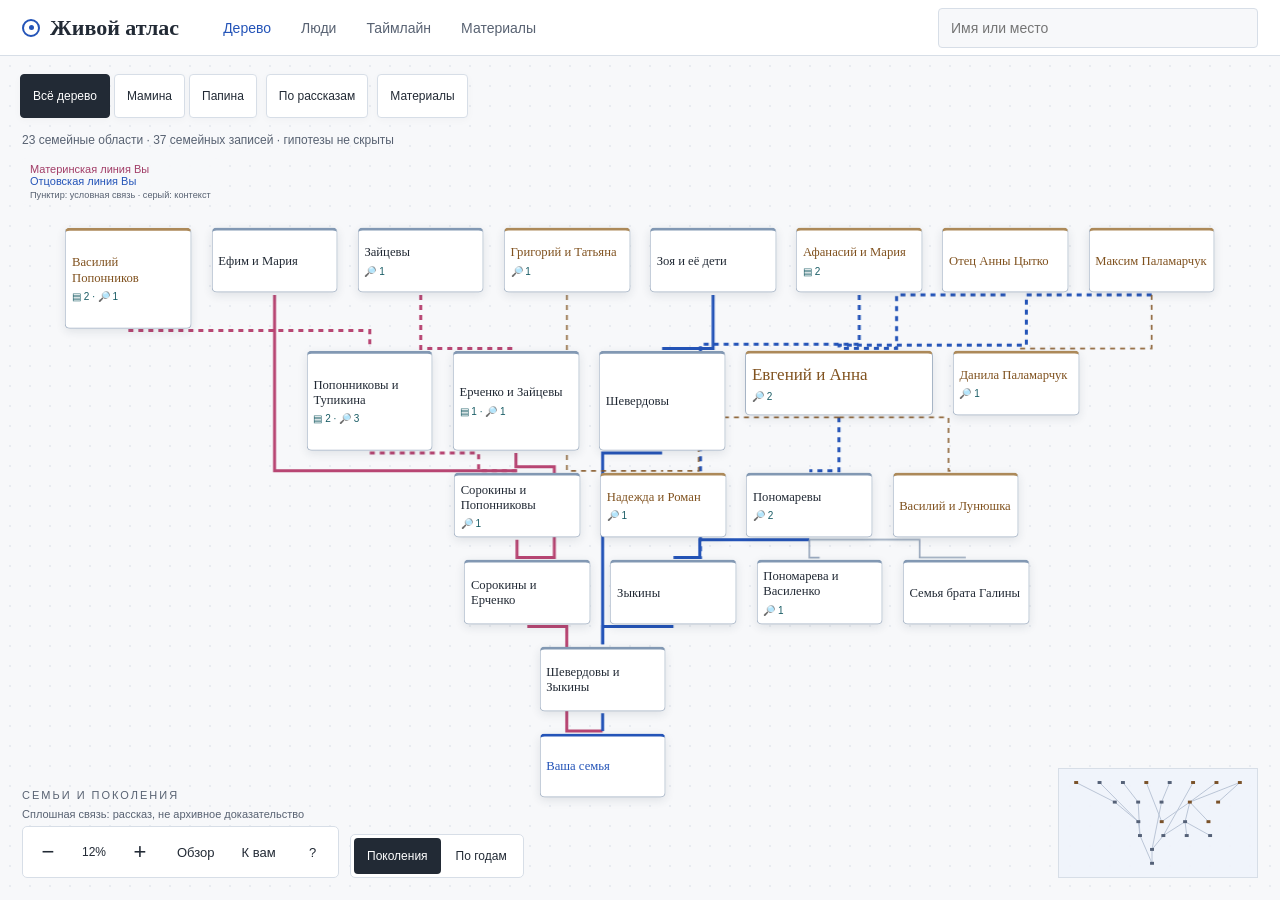
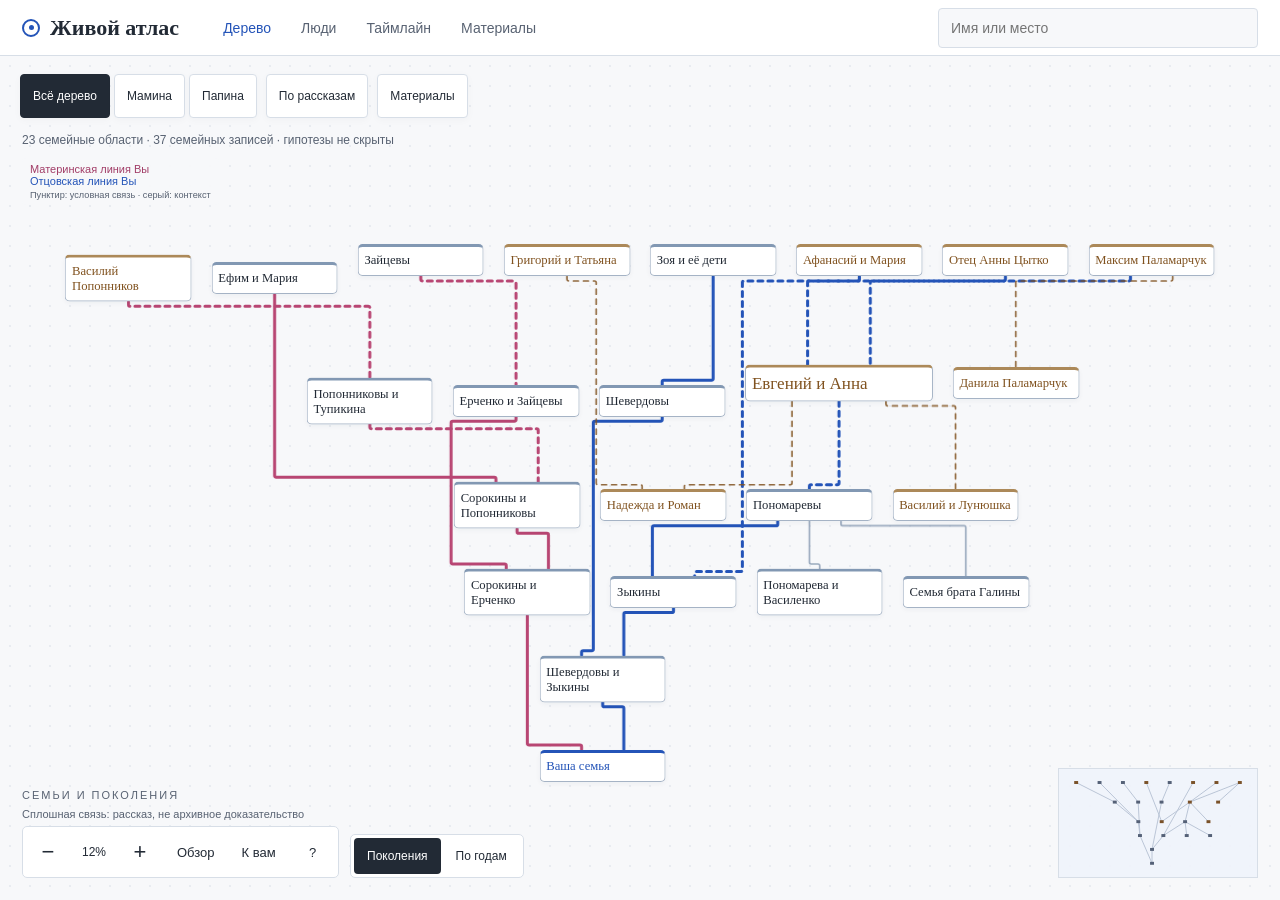
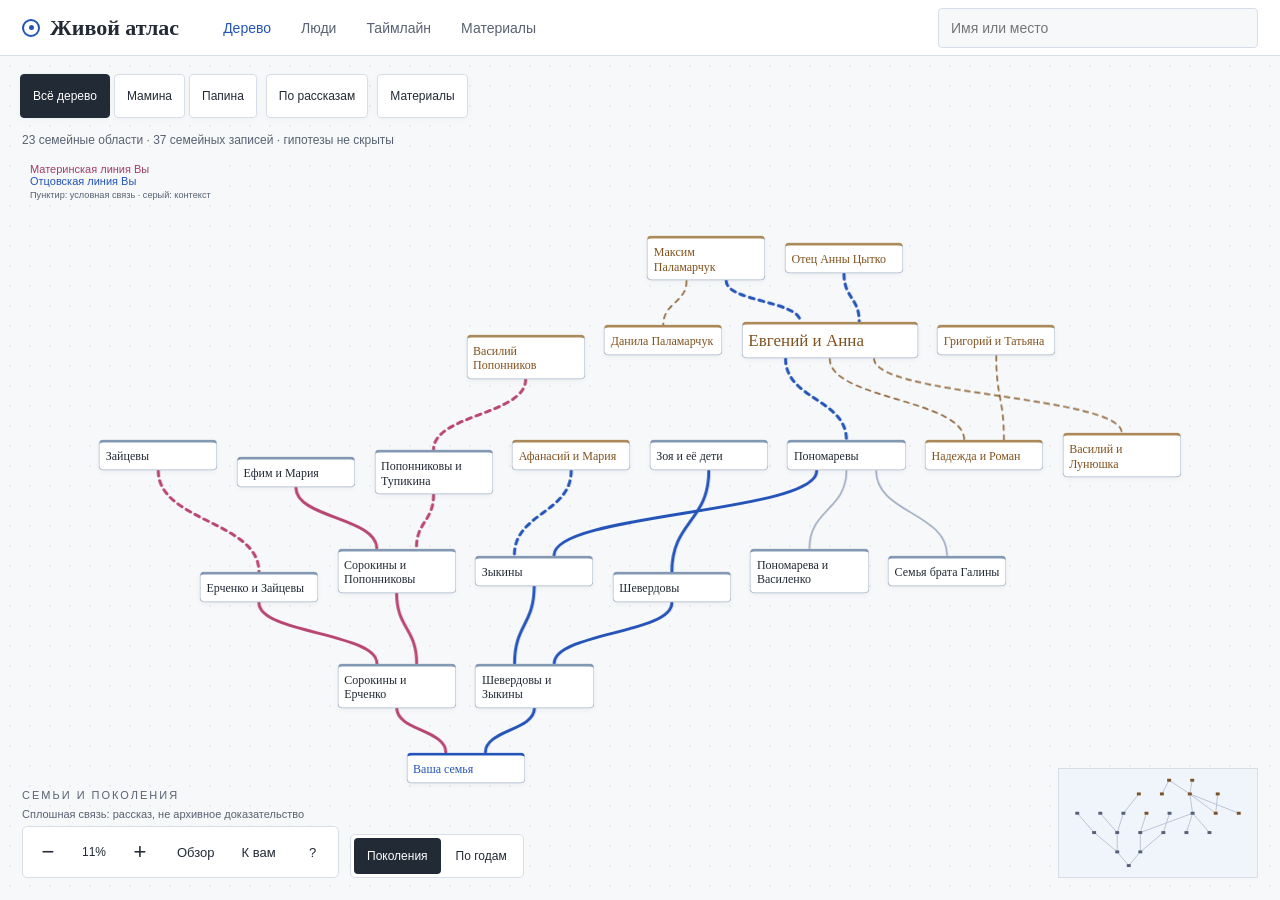
